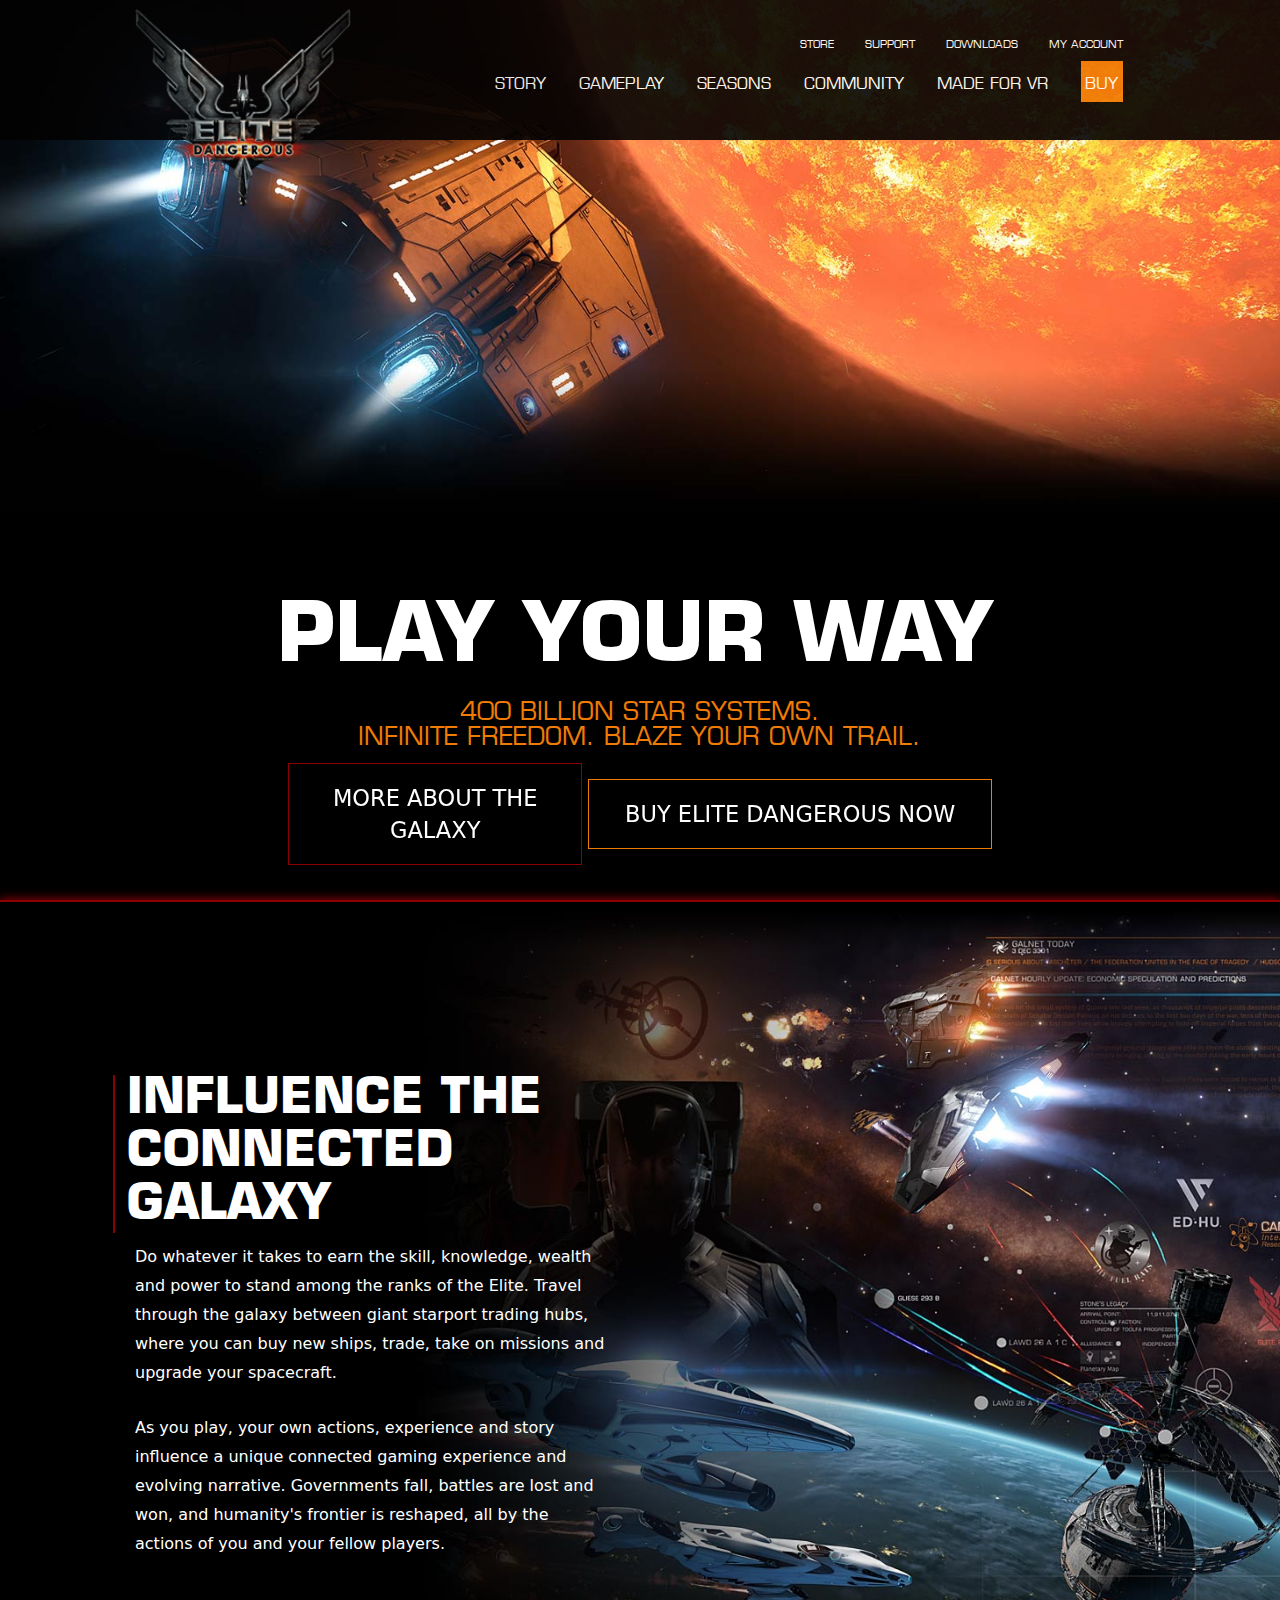
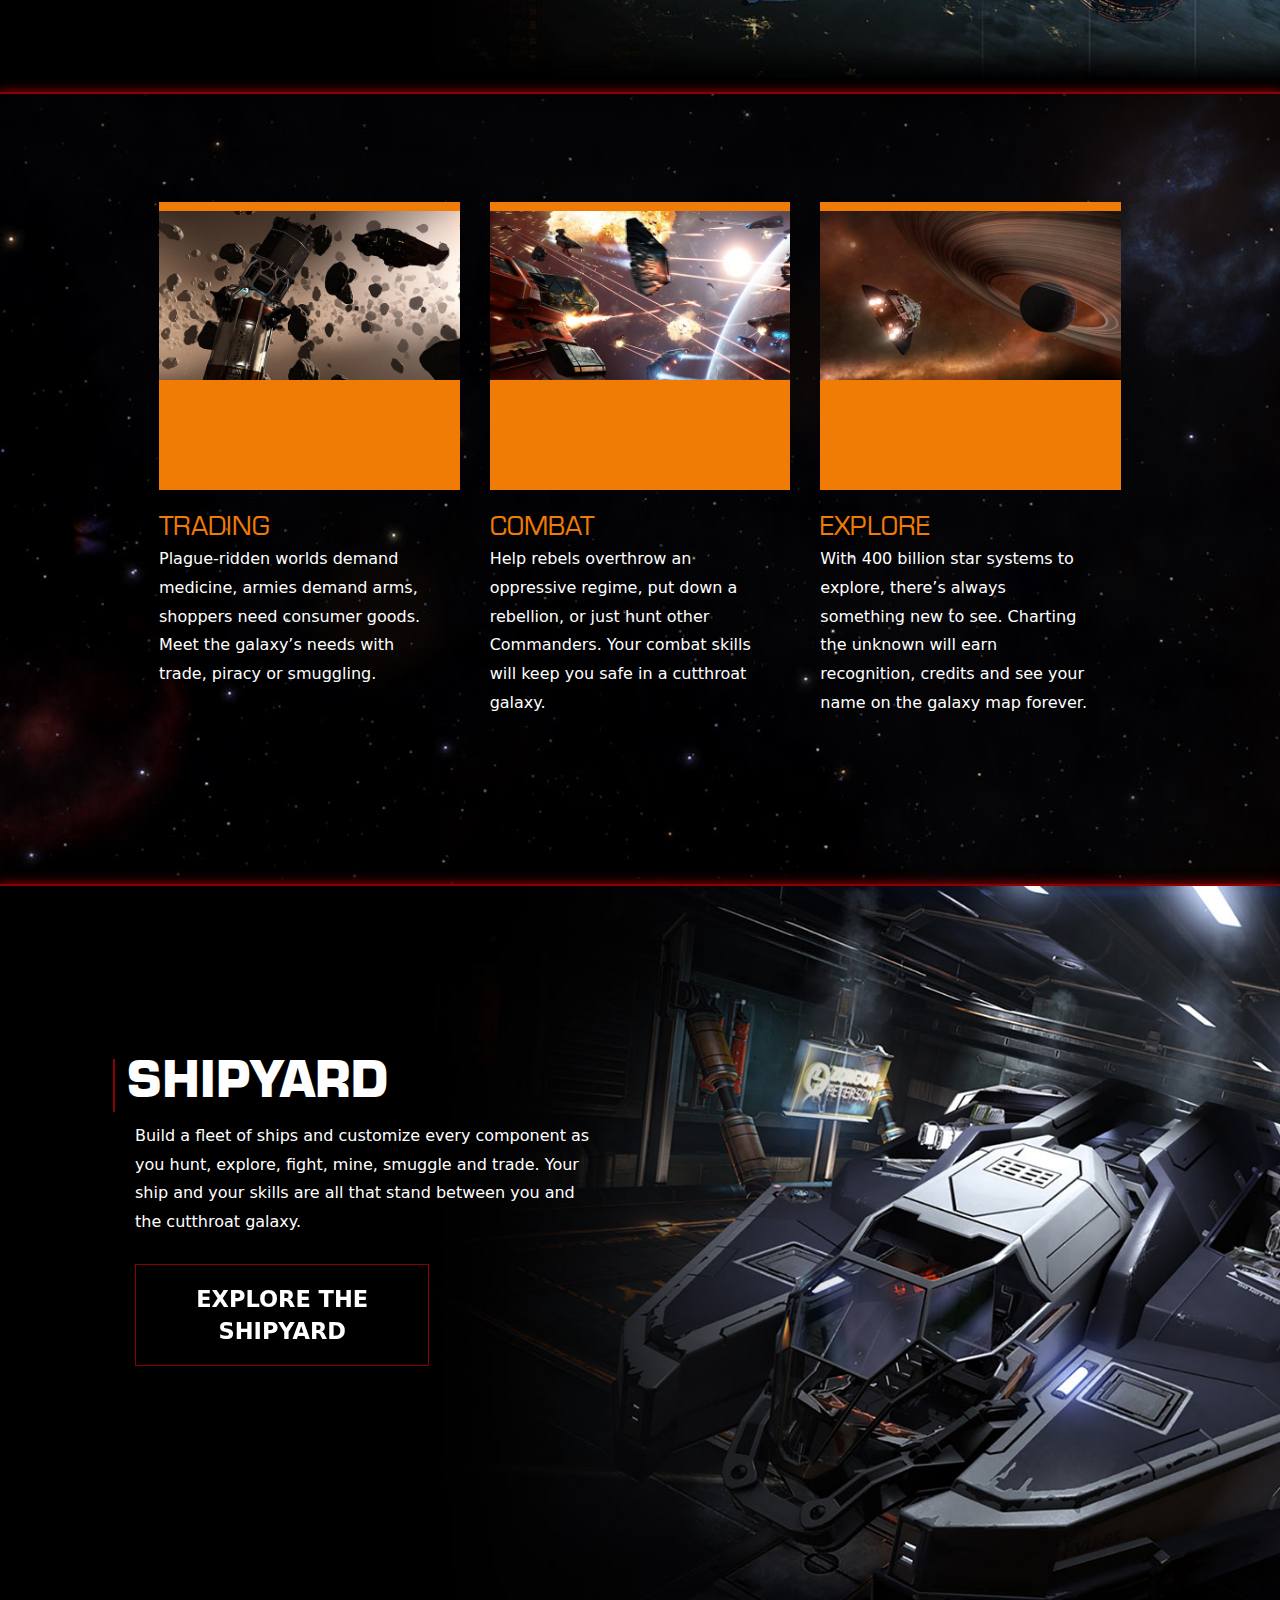
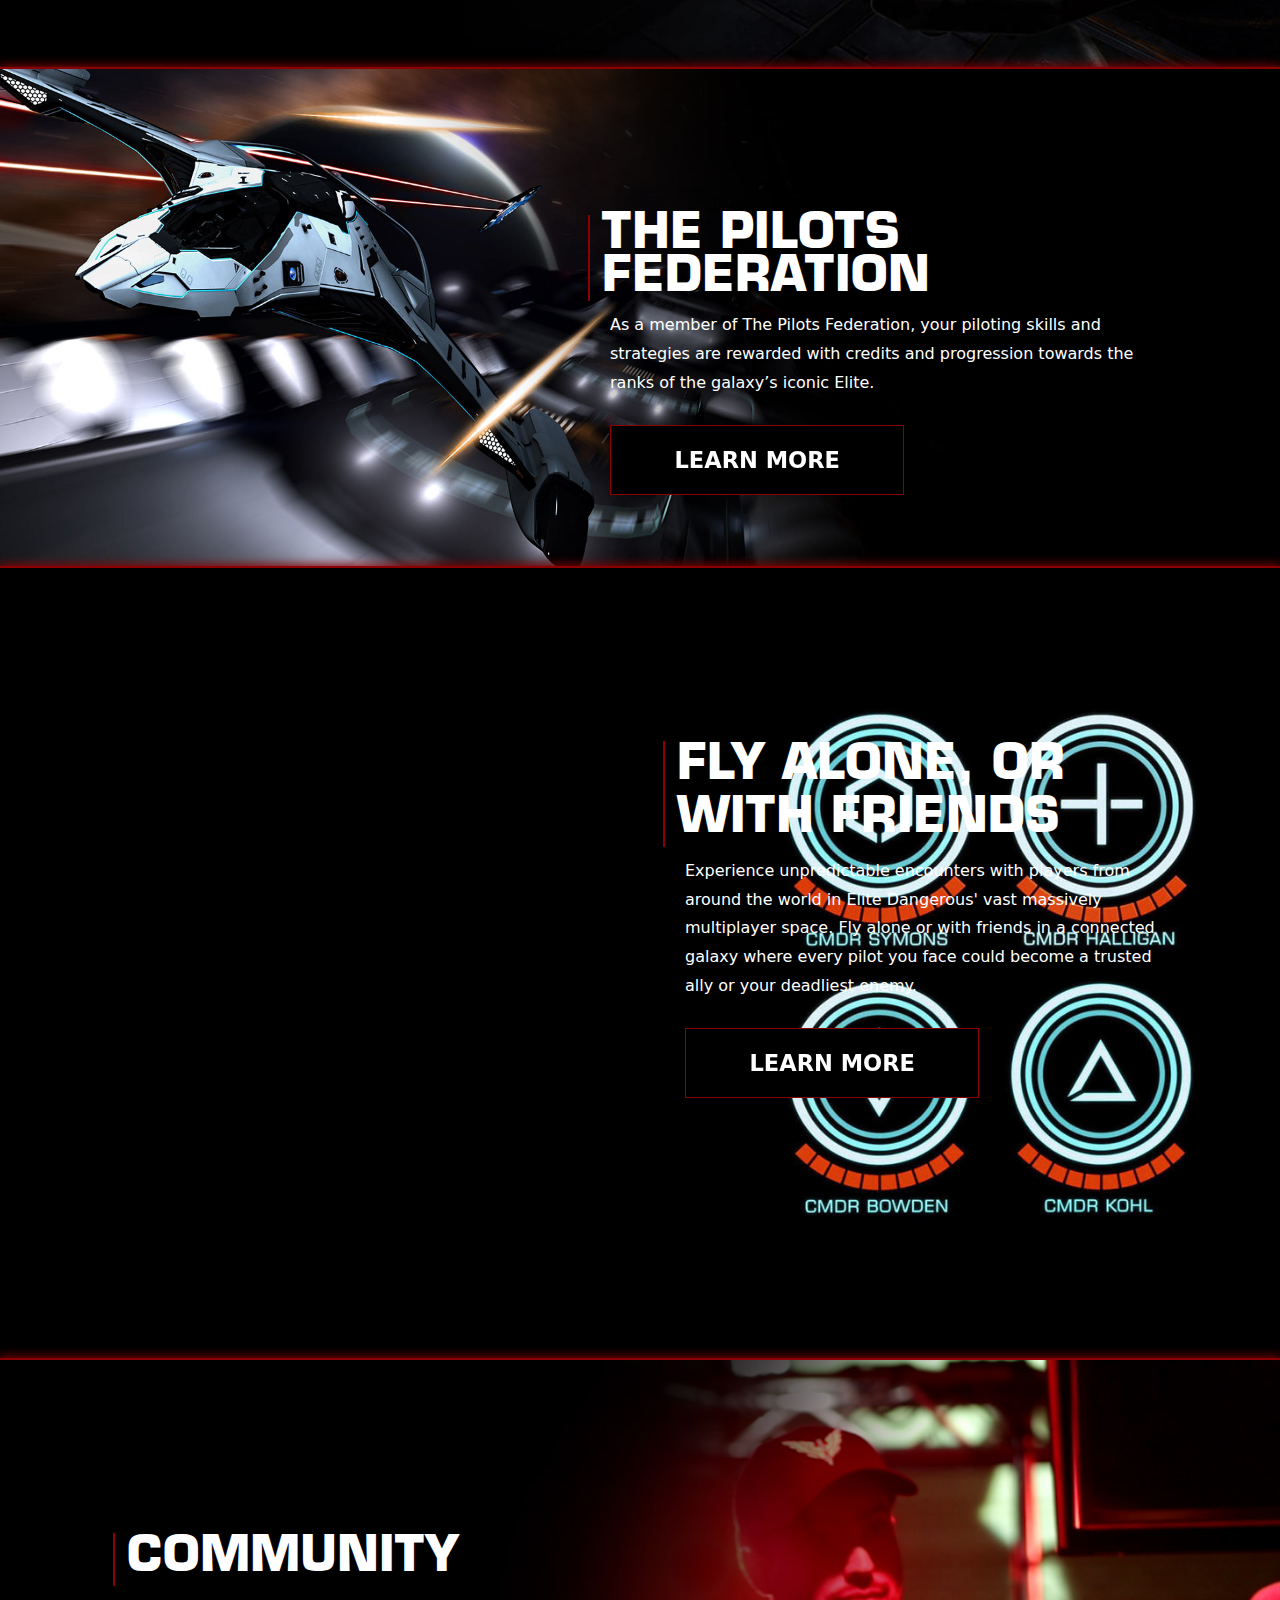
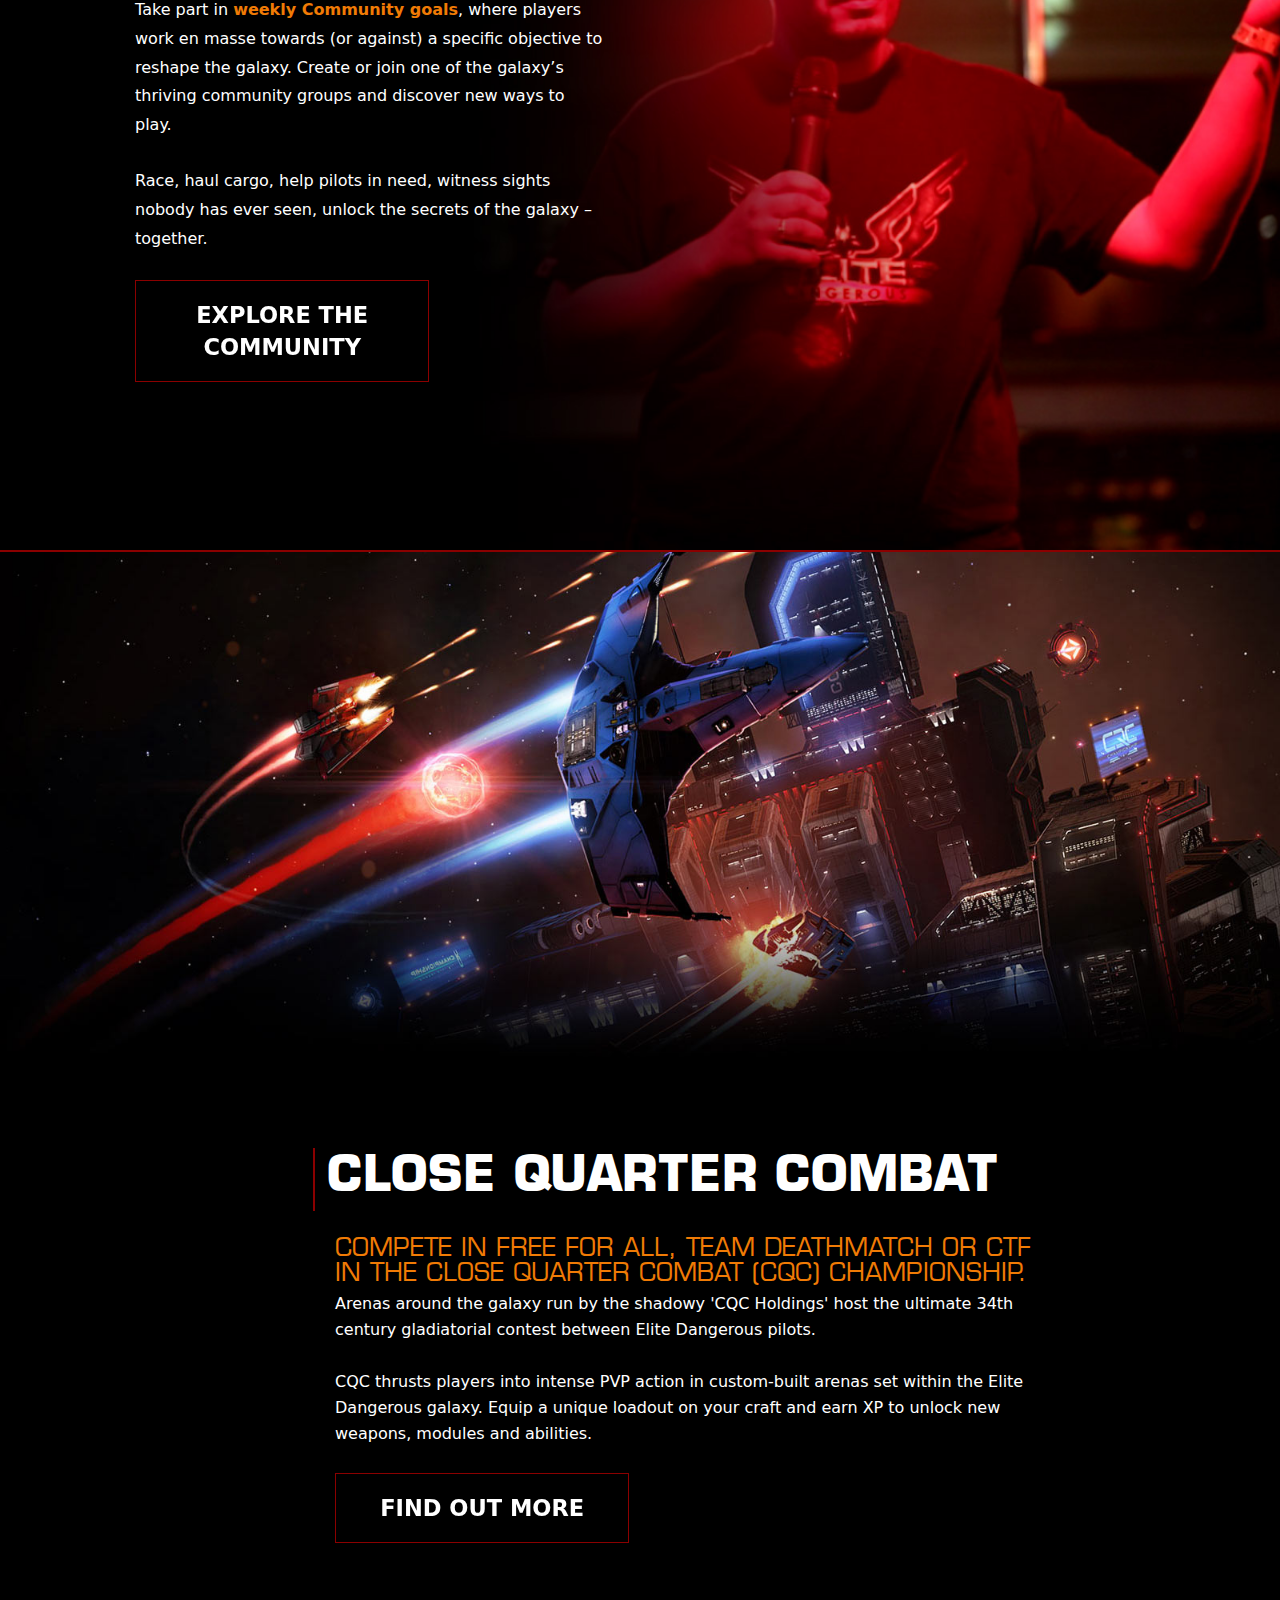
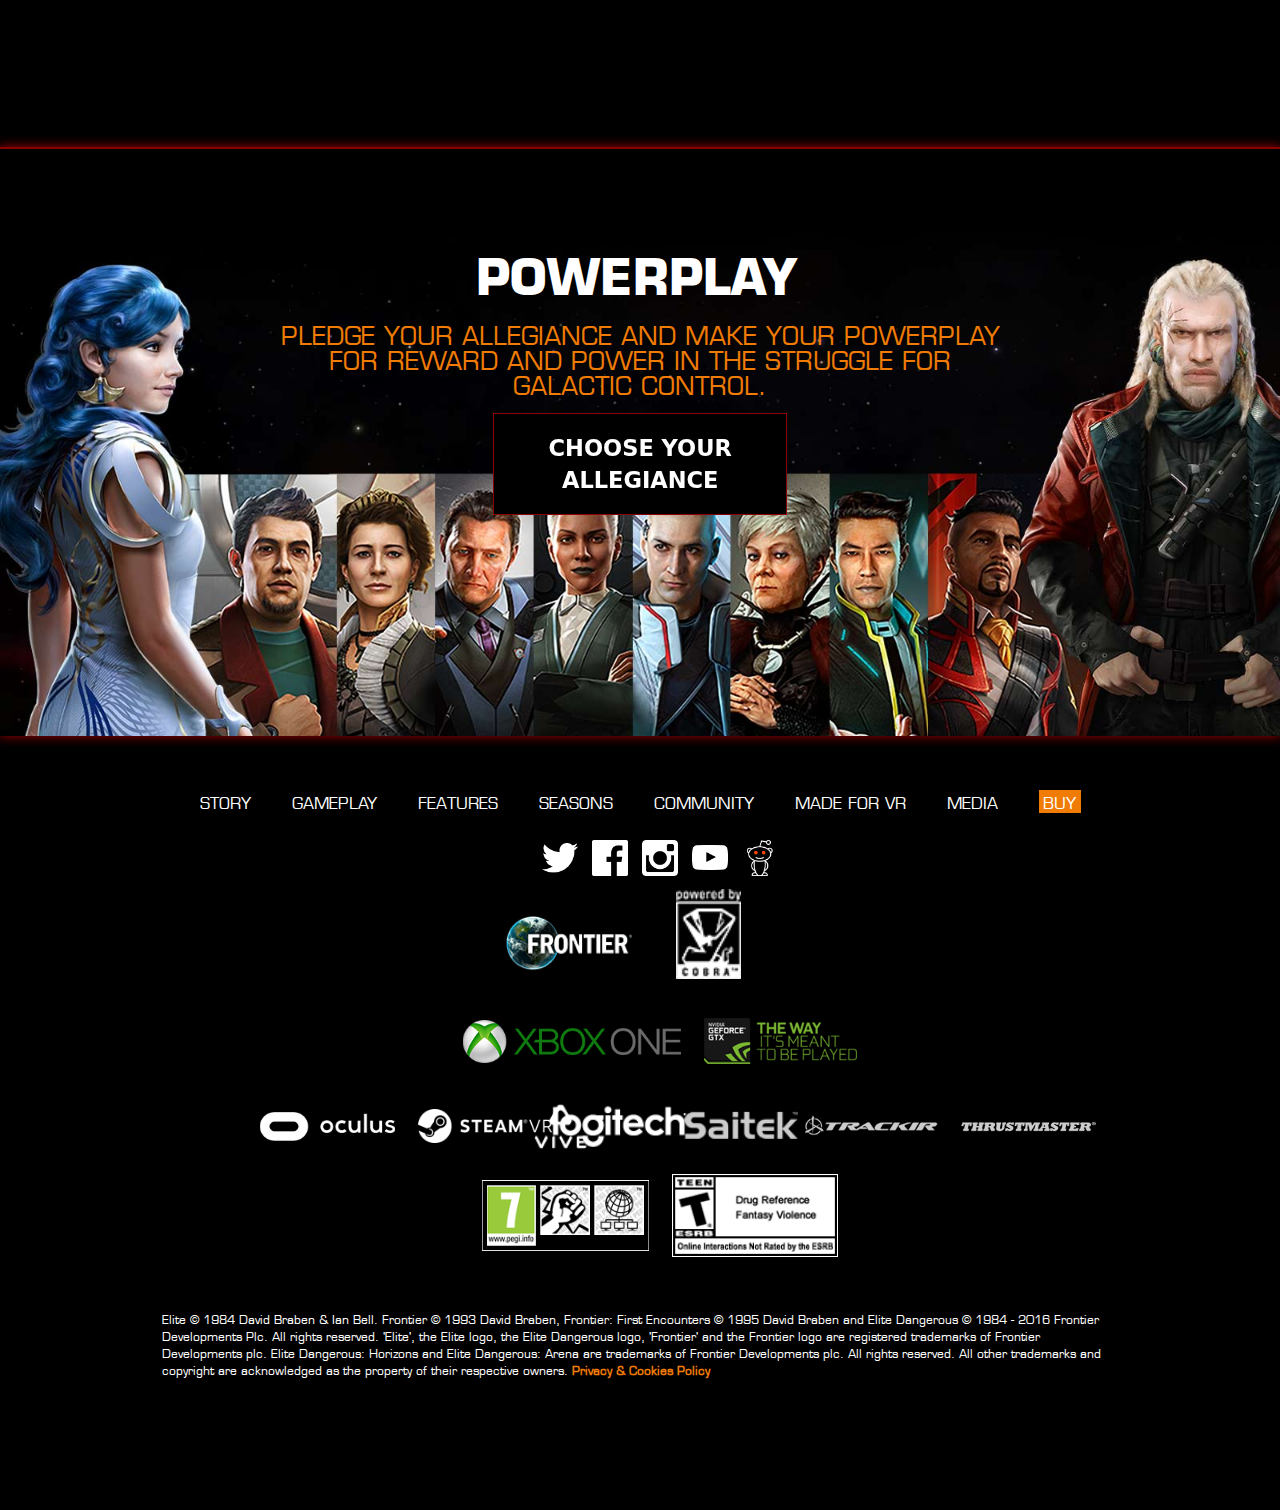
==== web/parties/gameplay.html @ 9dd08818 "animation in img:hover" ====
<!DOCTYPE html>
<html lang="fr">

<head>
	<title>Elite Dangerous</title>
	<meta charset="UTF-8">
	<meta name="viewport" content="width=device-width, initial-scale=1">
	<link rel="stylesheet" href="../bootstrap/css/bootstrap.min.css">
	<link rel="stylesheet" href="../scss/style.css">
</head>

<body>
	<div>

		<!-- navbar -->
		<nav class="navbar-fixed-top navright text-right">
			<div class="navlogo">
				<a href="#section1" class="navbar-brand logo"></a>
			</div>
			<div class="text-right navtop">
				<li><a href="#">store</a></li>
				<li><a href="#">support</a></li>
				<li><a href="#">downloads</a></li>
				<li><a href="#">my account</a></li>
			</div>
			<li><a href="../../index.html">story</a></li>
			<li><a href="#">gameplay</a></li>
			<li><a href="#">seasons</a></li>
			<li><a href="#">community</a></li>
			<li><a href="#">made for vr</a></li>
			<li class="navactive"><a href="#">buy</a></li>
		</nav>

		<!-- header -->
		<header class="heado gplay bg-scrollfade">
			<div class="col-md-8 col-md-push-2 text-center tctrl">
				<h1>Play your way</h1>
				<h2 class="texth2">400 Billion Star Systems. 
					Infinite Freedom. Blaze Your Own Trail.</h2>
				<button class="animbtn" type="button">More about the galaxy</button>
				<button class="buybutton animbtn btngplay" type="button">buy elite dangerous now</button>
			</div>
		</header>

		<!-- section 1 -->
		<section class="sectall sect1gplay">
			<div class="col-md-6 div2">
				<h1>Influence the connected galaxy</h1>
				<p class="parag">Do whatever it takes to earn the skill, knowledge, wealth and power to stand among the ranks of the Elite. Travel through
					the galaxy between giant starport trading hubs, where you can buy new ships, trade, take on missions and upgrade your
					spacecraft.
				</p>
				<p class="parag">As you play, your own actions, experience and story influence a unique connected gaming experience and evolving narrative.
					Governments fall, battles are lost and won, and humanity's frontier is reshaped, all by the actions of you and your
					fellow players.</p>
			</div>
		</section>

		<!-- section 2 -->
		<section class="sectall sect2gplay marg">
			<div class="col-md-4 ">
				<div class="box">
					<div class="small smallimg1"></div>
				</div>
				<h2>Trading</h2>
				<p class="parag">Plague-ridden worlds demand medicine, armies demand arms, shoppers need consumer goods. Meet the galaxy’s needs with
					trade, piracy or smuggling.</p>
			</div>
			<div class="col-md-4">
				<div class="box">
					<div class="small smallimg2"></div>
				</div>
				<h2>Combat</h2>
				<p class="parag">Help rebels overthrow an oppressive regime, put down a rebellion, or just hunt other Commanders. Your combat skills will
					keep you safe in a cutthroat galaxy.</p>
			</div>
			<div class="col-md-4">
				<div class="box">
					<div class="small smallimg3"></div>
				</div>
				<h2>Explore</h2>
				<p class="parag">With 400 billion star systems to explore, there’s always something new to see. Charting the unknown will earn recognition,
					credits and see your name on the galaxy map forever.</p>
			</div>
		</section>

		<!-- section 3 -->
		<section class="sectall sect3gplay">
			<div class="col-md-6 div2">
				<h1>Shipyard</h1>
				<p class="parag">Build a fleet of ships and customize every component as you hunt, explore, fight, mine, smuggle and trade. Your ship
					and your skills are all that stand between you and the cutthroat galaxy.</p>
				<button class="animbtn" type="button">Explore the shipyard</button>
			</div>
		</section>

		<!-- section 4 -->
		<section class="sect4gplay">
			<div class="col-md-6 col-md-push-6 div1">
				<h1 class="fed">The pilots federation</h1>
				<p class="parag p-right">As a member of The Pilots Federation, your piloting skills and strategies are rewarded with credits and progression towards
					the ranks of the galaxy’s iconic Elite.</p>
				<button class="animbtn" type="button">Learn more</button>
			</div>
		</section>
		<!-- section 5 -->
		<section class="sectall sect5gplay">
			<div class="col-md-6 div2">
				<h1>Fly alone, or with friends</h1>
				<p class="parag">Experience unpredictable encounters with players from around the world in Elite Dangerous' vast massively multiplayer
					space. Fly alone or with friends in a connected galaxy where every pilot you face could become a trusted ally or your
					deadliest enemy.</p>
				<button class="animbtn" type="button">Learn more</button>
			</div>
		</section>

		<!-- section 6 -->
		<section class="sectall sect6gplay">
			<div class="col-md-6 div2">
				<h1>Community</h1>
				<p class="parag">Take part in <a href="#" class="Mentionlegal">weekly Community goals</a>, where players work en masse towards (or against) a specific objective to reshape
					the galaxy. Create or join one of the galaxy’s thriving community groups and discover new ways to play.</p>
				<p class="parag">Race, haul cargo, help pilots in need, witness sights nobody has ever seen, unlock the secrets of the galaxy – together.</p>
				<button class="animbtn" type="button">Explore the community</button>
			</div>
		</section>

		<!-- section 7 -->
		<section class=" sect7gplay">
			<div class="col-md-7 col-md-push-3 div7">
				<h1 class="bordered">Close Quarter Combat</h1>
				<h2>Compete in Free For All, Team Deathmatch or CTF in the Close Quarter Combat (CQC) Championship.</h2>
				<p class="parag cqc">Arenas around the galaxy run by the shadowy 'CQC Holdings' host the ultimate 34th century gladiatorial contest between
					Elite Dangerous pilots.</p>
				<p class="parag cqc">CQC thrusts players into intense PVP action in custom-built arenas set within the Elite Dangerous galaxy. Equip a unique
					loadout on your craft and earn XP to unlock new weapons, modules and abilities.</p>
				<button class="animbtn" type="button">Find out more</button>
			</div>
		</section>

		<!-- section 8 -->
		<section class="sect8gplay">
			<div class="text-center powerplay">
				<h1>Powerplay</h1>
				<h2 class="texth2">Pledge your allegiance and make your Powerplay
				for reward and power in the struggle for
				galactic control.</h2>
				<button class="animbtn" type="button">Choose your allegiance</button>
			</div>
		</section>

		<!-- footer -->
		<footer>
			<nav class="navcenter">
				<li><a href="#">story</a></li>
				<li><a href="#">gameplay</a></li>
				<li><a href="#">features</a></li>
				<li><a href="#">seasons</a></li>
				<li><a href="#">community</a></li>
				<li><a href="#">made for vr</a></li>
				<li><a href="#">media</a></li>
				<li class="navactive"><a href="#">buy</a></li>
			</nav>
			<div>
				<ul>
					<li class="marksocial soc1">
						<a href="#"></a>
					</li>
					<li class="marksocial soc2">
						<a href="#"></a>
					</li>
					<li class="marksocial soc3">
						<a href="#"></a>
					</li>
					<li class="marksocial soc4">
						<a href="#"></a>
					</li>
					<li class="marksocial soc5">
						<a href="#"></a>
					</li>
				</ul>
			</div>
			<div>
				<ul>
					<li class="lifooter mark1-1 marque1">
						<a href="#"></a>
					</li>
					<li class="lifooter mark1-2 marque2">
						<a href="#"></a>
					</li>
				</ul>
				<ul>
					<li class="lifooter mark2-1 marque3">
						<a href="#"></a>
					</li>
					<li class="lifooter mark2-2 marque4">
						<a href="#"></a>
					</li>
				</ul>
				<ul>
					<li class="mark3 marque5">
						<a href="#"></a>
					</li>
					<li class="mark3 marque6">
						<a href="#"></a>
					</li>
					<li class="mark3 marque7">
						<a href="#"></a>
					</li>
					<li class="mark3 marque8">
						<a href="#"></a>
					</li>
					<li class="mark3 marque9">
						<a href="#"></a>
					</li>
					<li class="mark3 marque10">
						<a href="#"></a>
					</li>
					<li class="mark3 marque11">
						<a href="#"></a>
					</li>
				</ul>
				<ul>
					<li class="lifooter mark4 marque12">
						<a href="#"></a>
					</li>
					<li class="lifooter mark4 marque13">
						<a href="#"></a>
					</li>
				</ul>
			</div>
			<div class="textlegal">
				<p>Elite © 1984 David Braben & Ian Bell. Frontier © 1993 David Braben, Frontier: First Encounters © 1995 David Braben and
					Elite Dangerous © 1984 - 2016 Frontier Developments Plc. All rights reserved. 'Elite', the Elite logo, the Elite Dangerous
					logo, 'Frontier' and the Frontier logo are registered trademarks of Frontier Developments plc. Elite Dangerous: Horizons
					and Elite Dangerous: Arena are trademarks of Frontier Developments plc. All rights reserved. All other trademarks and
					copyright are acknowledged as the property of their respective owners.
					<a href="#" class="Mentionlegal">Privacy & Cookies Policy</a></p>
			</div>
		</footer>
	</div>
</body>

</html>
---- web/scss/style.css ----
/*	resolution: 320px	mobile
	resolution: 768px	tablette
	resolution: 1280px	standard
*/
@font-face {
  font-family: "Eurostile LT Std-Bold";
  src: url("../font/EurostileLTStd-Bold.ttf");
  font-weight: bold; }
@font-face {
  font-family: "Eurostile-Medium";
  src: url("../font/EurostileMedium.ttf");
  font-weight: normal; }
body {
  margin: 0;
  background-color: black;
  color: white;
  font-family: Eurostile-Medium; }

a:hover, a:visited {
  text-decoration: none; }

h1 {
  font-family: Eurostile LT Std-Bold, sans-serif;
  font-size: 48px;
  font-weight: bold;
  text-transform: uppercase;
  border-left: 2px solid darkred;
  padding: 0vh 0 0 1vw;
  margin-left: -2.5vh; }

h2 {
  color: #f07b05;
  font-size: 25px;
  line-height: 1;
  text-transform: uppercase; }

p {
  font-weight: normal; }

button {
  border: 1px solid darkred;
  background-color: black;
  text-transform: uppercase;
  font-family: "DejaVu Sans";
  text-align: center;
  width: 23vw;
  padding: 2vh 4vh;
  font-size: 2.5vh; }

header, section, footer {
  font-weight: bold;
  background-size: cover;
  background-repeat: no-repeat;
  background-position: center center; }

section {
  border-top: 2px solid darkred;
  box-shadow: 0px 0px 10px 1px darkred; }

.parag {
  font-size: 16px;
  font-family: "DejaVu Sans";
  padding-right: 2vw;
  margin-bottom: 3vh;
  line-height: 1.8; }

.p-right {
  padding-right: 6vw; }

/* Animate button */
.animbtn {
  display: inline-block;
  vertical-align: middle;
  -webkit-transform: perspective(1px) translateZ(0);
  transform: perspective(1px) translateZ(0);
  box-shadow: 0 0 1px transparent;
  position: relative;
  -webkit-transition-property: color;
  transition-property: color;
  -webkit-transition-duration: 0.3s;
  transition-duration: 0.3s; }

.animbtn:before {
  content: "";
  background-color: darkred;
  position: absolute;
  z-index: -1;
  top: 0;
  left: 0;
  right: 0;
  bottom: 0;
  -webkit-transform: scaleX(0);
  transform: scaleX(0);
  -webkit-transform-origin: 0 50%;
  transform-origin: 0 50%;
  -webkit-transition-property: transform;
  transition-property: transform;
  -webkit-transition-duration: 0.3s;
  transition-duration: 0.3s;
  -webkit-transition-timing-function: ease-out;
  transition-timing-function: ease-out; }

.animbtn:hover:before,
.animbtn:focus:before,
.animbtn:active:before {
  -webkit-transform: scaleX(1);
  transform: scaleX(1); }

.btngplay:before {
  background-color: #f07b05; }

/* end anim button */
.navlogo {
  margin: 1vh 15vh; }

.logo, .logo:hover, .logo:focus {
  background-image: url(../img/logo/logo-elite-dangerous.png);
  background-size: 100%;
  background-repeat: no-repeat;
  padding: 12vh;
  border-bottom: none; }

.navtop {
  font-size: 11px;
  margin: 3vh 0vh 0vh; }

.navright {
  text-transform: uppercase;
  padding-right: 16vh;
  font-size: 16px;
  height: 15.5vh;
  opacity: 0.9;
  background-color: #040303; }

.navright li {
  display: inline-block;
  margin: 0 1.5vh; }

.navright li a {
  display: inline-block;
  margin: 1vh 0vh; }

nav a {
  color: white; }

nav a:hover, nav a:focus {
  color: #f07b05;
  padding-bottom: 1px;
  border-bottom: 2px solid #f07b05; }

nav a:focus {
  text-decoration: none; }

.navactive {
  background-color: #f07b05;
  padding: 0 0.5vh; }

header h1 {
  font-size: 9vh;
  border-left: none;
  padding-left: none; }

.heado {
  background-image: url(../img/story/bg-hero-connected_gameplay-slim.jpg);
  background-attachment: fixed;
  background-position: initial;
  background-size: 100%;
  height: 100vh; }

/*.bg-scrollfade {
    transition: .30s;
    opacity: 0;
    transform: translate3d(0px, 0px, 0px);
}*/
.tctrl {
  font-weight: normal;
  margin: 64vh auto 1vh;
  text-transform: uppercase; }

.texth2 {
  white-space: pre-line;
  margin: 0vh 0vh 2vh; }

.buybutton {
  border: 1px solid #f07b05;
  width: auto; }

.sect1 {
  height: 58vh;
  background-image: url(../img/story/bg-hero-sidewinder.jpg); }

.div1 {
  margin: 14vh -5vh; }

.sect2 {
  height: 58vh;
  background-image: url(../img/story/bg-hero-cobra_attack.jpg); }

.div2 {
  margin: 17vh 0vh;
  padding: 0vh 1vh 0 15vh; }

.textdiv2 {
  padding: 0 1vh;
  font-size: 12px; }

.sect3 {
  height: 58vh;
  background-image: url(../img/story/bg-hero-powerplay-right.jpg); }

.div3 {
  margin: 10vh 0vh;
  padding: 0vh 1vh 0 15vh; }

.textdiv3 {
  font-size: 12px; }

.sect4 {
  height: 58vh;
  background-image: url(../img/story/bg-hero-powerplay.jpg); }

.div4 {
  margin: 8vh 0vh; }

.sect5 {
  height: 30vh;
  background-image: url(../img/story/bg-hero-stars.jpg); }

.div5 {
  margin: 8vh 0vh;
  color: #f07b05; }

.div5 h1 {
  font-size: 26px;
  color: #f07b05;
  font-family: Eurostile-Medium;
  font-weight: normal;
  line-height: 0.6; }

footer {
  height: 80vh; }

.navcenter {
  text-transform: uppercase;
  text-align: center;
  margin: 20vh 10vh 3vh; }

.navcenter li {
  margin: 0 2vh;
  font-size: 16px;
  font-weight: normal;
  display: inline-block; }

ul {
  list-style-type: none;
  text-align: center; }

.lifooter {
  background-repeat: no-repeat;
  background-size: contain;
  background-position: center center;
  display: inline-block;
  height: 6%;
  width: 10%;
  margin: 0 1vh; }

.marksocial {
  background-repeat: no-repeat;
  background-size: contain;
  background-position: center center;
  display: inline-block;
  margin: 0 auto;
  height: 4vh;
  width: 3.5vw; }

.soc1 {
  background-image: url(../img/logo/sociaux/logo-twitter.png); }

.soc2 {
  background-image: url(../img/logo/sociaux/logo-facebook.png); }

.soc3 {
  background-image: url(../img/logo/sociaux/logo-instagram.png); }

.soc4 {
  background-image: url(../img/logo/sociaux/logo-youtube.png); }

.soc5 {
  background-image: url(../img/logo/sociaux/logo-reddit.png); }

.marque1 {
  background-image: url(../img/logo/partenaires/logo-frontier.png); }

.marque2 {
  background-image: url(../img/logo/partenaires/logo-cobra.png); }

.marque3 {
  background-image: url(../img/logo/partenaires/logo-xbox-one.png); }

.marque4 {
  background-image: url(../img/logo/partenaires/logo-nvidia.png); }

.mark1-1 {
  width: 10vw !important;
  height: 10vh !important;
  margin: -1vh -2vh !important; }

.mark1-2 {
  width: 20vh !important;
  height: 10vh !important;
  margin: 0vh !important; }

.mark2-1 {
  height: 11vh !important;
  width: 17vw !important; }

.mark2-2 {
  height: 11vh !important;
  width: 12vw !important; }

.lifooter {
  height: 6vh;
  width: 12vw; }

.mark3 {
  background-repeat: no-repeat;
  background-size: contain;
  background-position: center center;
  display: inline-block;
  height: 5vh;
  width: 10.5vw;
  margin: 0vh -1vh; }

.mark4 {
  height: 12vh;
  width: 13vw; }

.marque5 {
  background-image: url(../img/logo/partenaires/logo-oculus.png);
  margin: 0vh 3vh !important; }

.marque6 {
  background-image: url(../img/logo/partenaires/logo-steam-vr.png); }

.marque7 {
  background-image: url(../img/logo/partenaires/logo-htc-vive.png);
  margin: 0 -8vh 0 -6vh !important; }

.marque8 {
  background-image: url(../img/logo/partenaires/logo-logitech.png); }

.marque9 {
  background-image: url(../img/logo/partenaires/logo-saitek.png); }

.marque10 {
  background-image: url(../img/logo/partenaires/logo-trackir.png);
  margin: 0vh 3vh 0 0 !important; }

.marque11 {
  background-image: url(../img/logo/partenaires/logo-thrustmaster.png); }

.marque12 {
  background-image: url(../img/logo/partenaires/logo-pegi-7.png); }

.marque13 {
  background-image: url(../img/logo/partenaires/logo-esrb-teen.png); }

.textlegal {
  font-size: 12px;
  padding: 3vh 18vh; }

.Mentionlegal {
  color: #f07b05;
  font-weight: bold; }

.Mentionlegal:hover {
  color: #f07b05;
  text-decoration: underline; }

.gplay {
  background-image: url(../img/gameplay/bg-hero-asp-slim.jpg); }

.sectall {
  height: 88vh; }

.sect1gplay {
  background-image: url(../img/gameplay/bg-hero-connected_gameplay-right.jpg); }

.sect2gplay {
  background-image: url(../img/gameplay/bg-hero-stars.jpg); }

.marg {
  padding: 12vh 16vh; }

.box {
  background-color: #f07b05;
  overflow: hidden; }

.small {
  background-repeat: no-repeat;
  background-size: contain;
  height: 31.5vh;
  border-top: 0.5vh solid #f07b05;
  margin-top: 0.5vh; }

.smallimg1 {
  background-image: url(../img/gameplay/gameplay-trade.jpg); }

.smallimg1:hover, .smallimg2:hover, .smallimg3:hover {
  opacity: 0.8;
  transition: all 0.5s ease-in-out;
  transform: scale(1.1); }

.smallimg2 {
  background-image: url(../img/gameplay/gameplay-combat.jpg); }

.smallimg3 {
  background-image: url(../img/gameplay/gameplay-explore.jpg); }

.sect3gplay {
  background-image: url(../img/gameplay/bg-hero-shipyard_vulture-right.jpg); }

.sect4gplay {
  background-image: url(../img/gameplay/bg-hero-imperial_eagle-left.jpg);
  height: 39vw;
  margin-top: -1vh; }

.fed {
  padding-right: 4vw;
  line-height: 0.9; }

.sect5gplay {
  background-image: url(../img/gameplay/bg-hero-wings-right.jpg); }

.sect6gplay {
  background-image: url(../img/gameplay/bg-hero-community-zac.jpg); }

.sect7gplay {
  background-image: url(../img/gameplay/bg-hero-cqc-slim.jpg);
  margin-bottom: 33vh;
  height: 100vh;
  background-position: top center;
  background-size: contain;
  box-shadow: none; }

.div7 {
  margin-top: 64vh; }

.bordered {
  height: 7vh;
  padding-top: 0.5vh; }

.cqc {
  line-height: 1.6; }

.sect8gplay {
  background-image: url(../img/gameplay/bg-hero-powerplay-bottom.jpg);
  background-size: contain;
  background-position: center bottom;
  height: 46vw; }

.powerplay {
  margin-top: 12vh; }

footer {
  margin-top: -14vh; }

/*# sourceMappingURL=style.css.map */
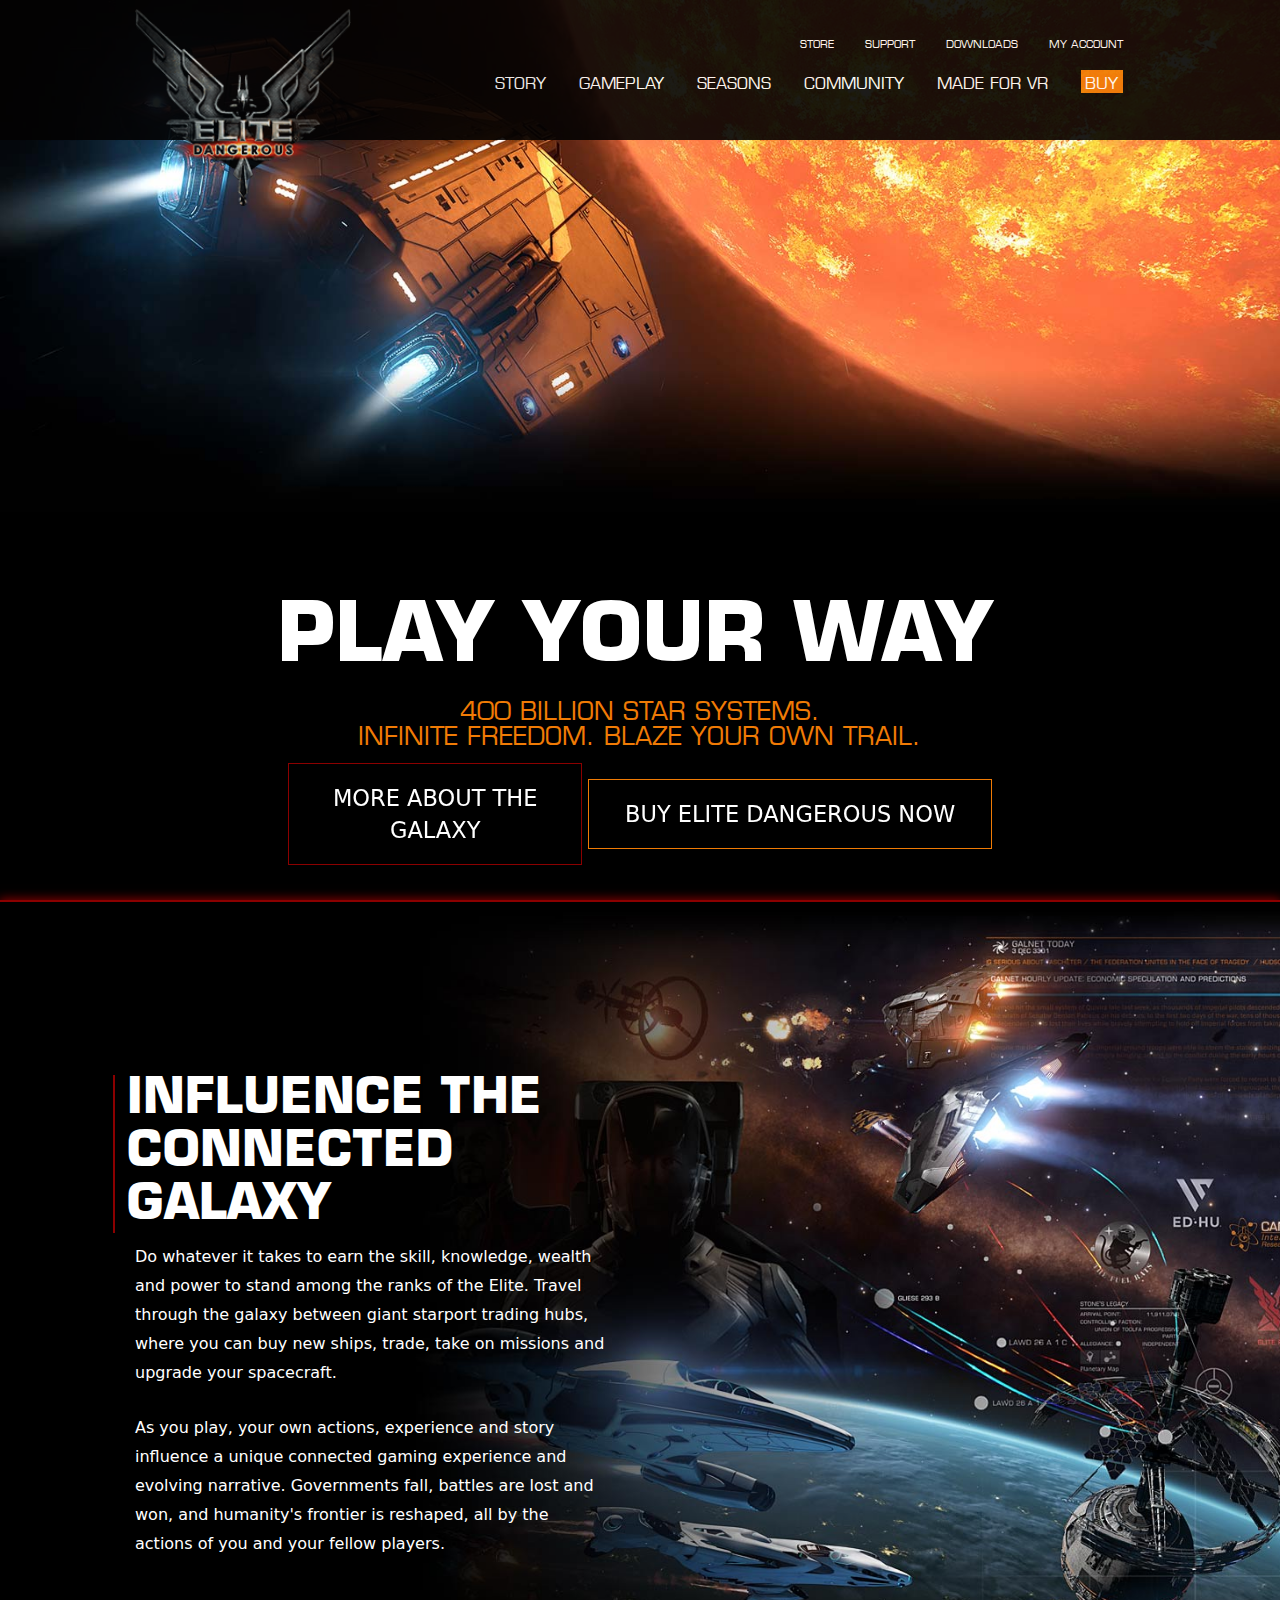
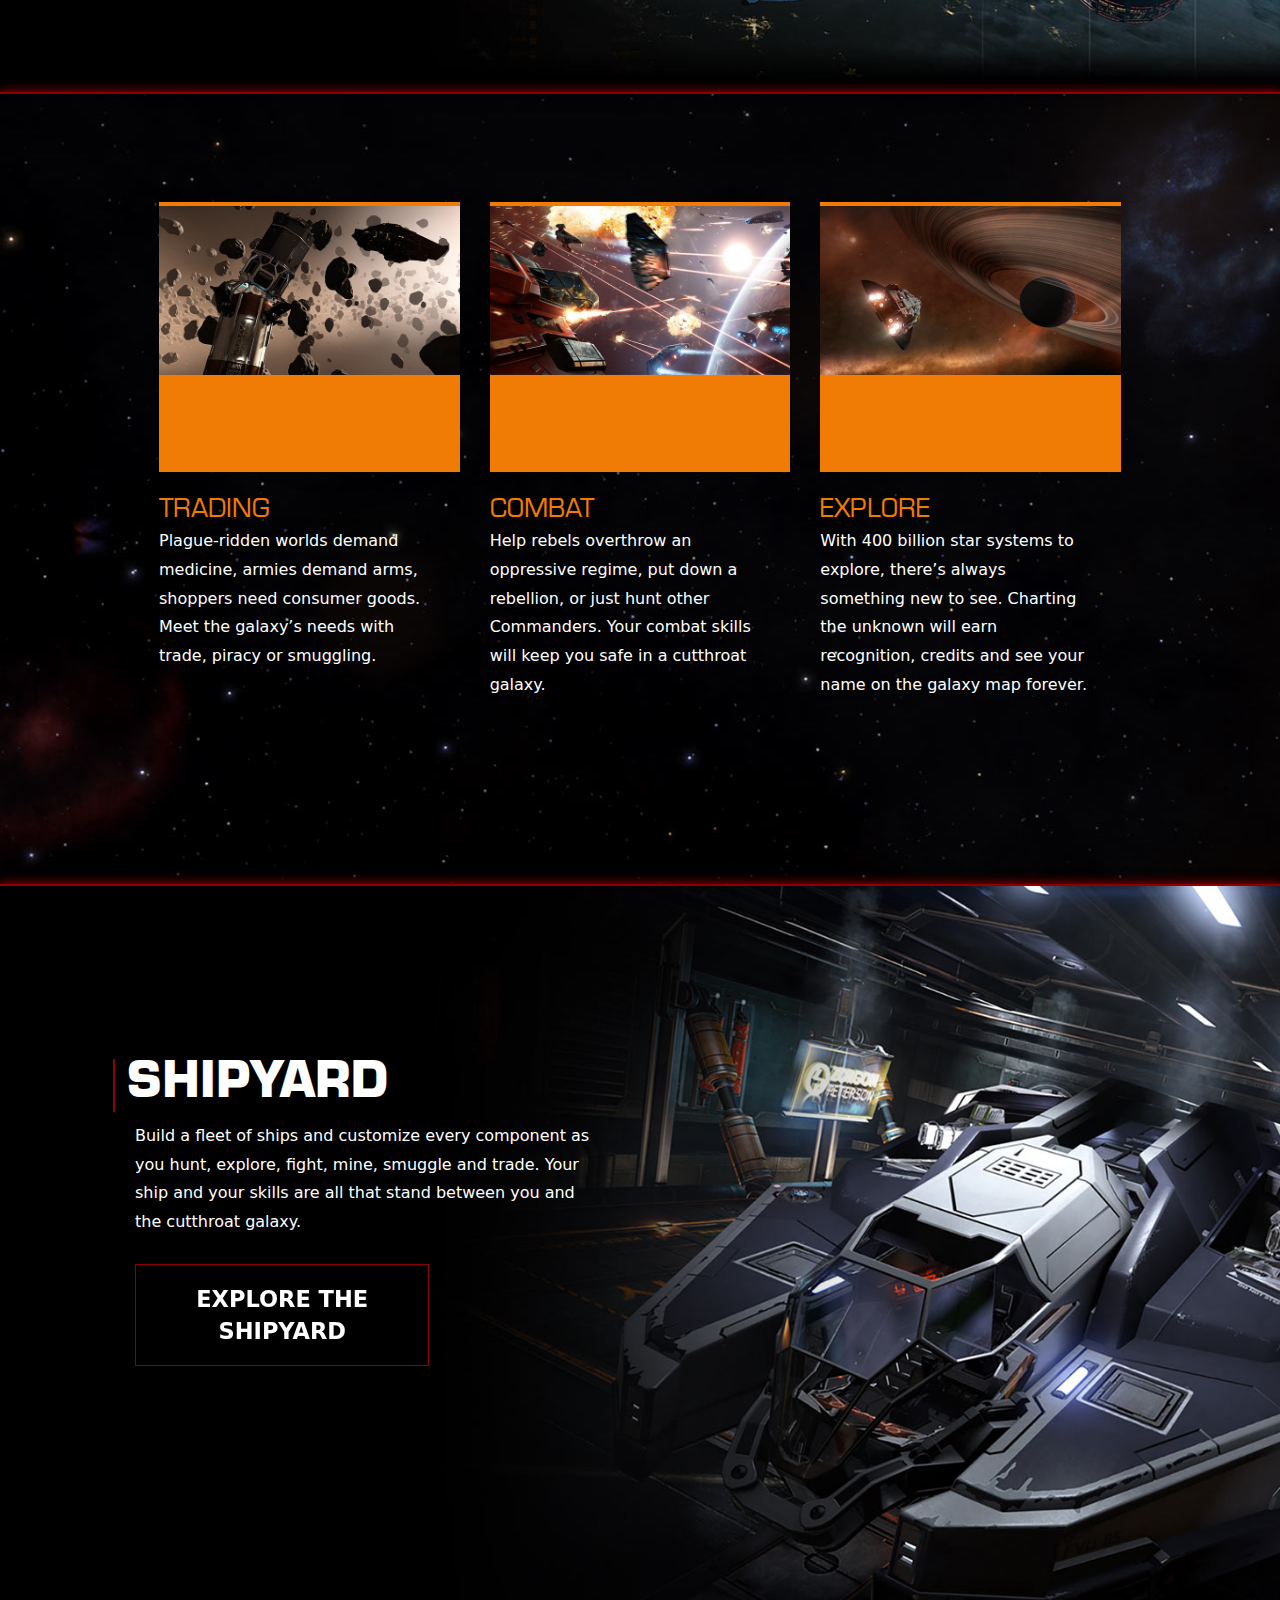
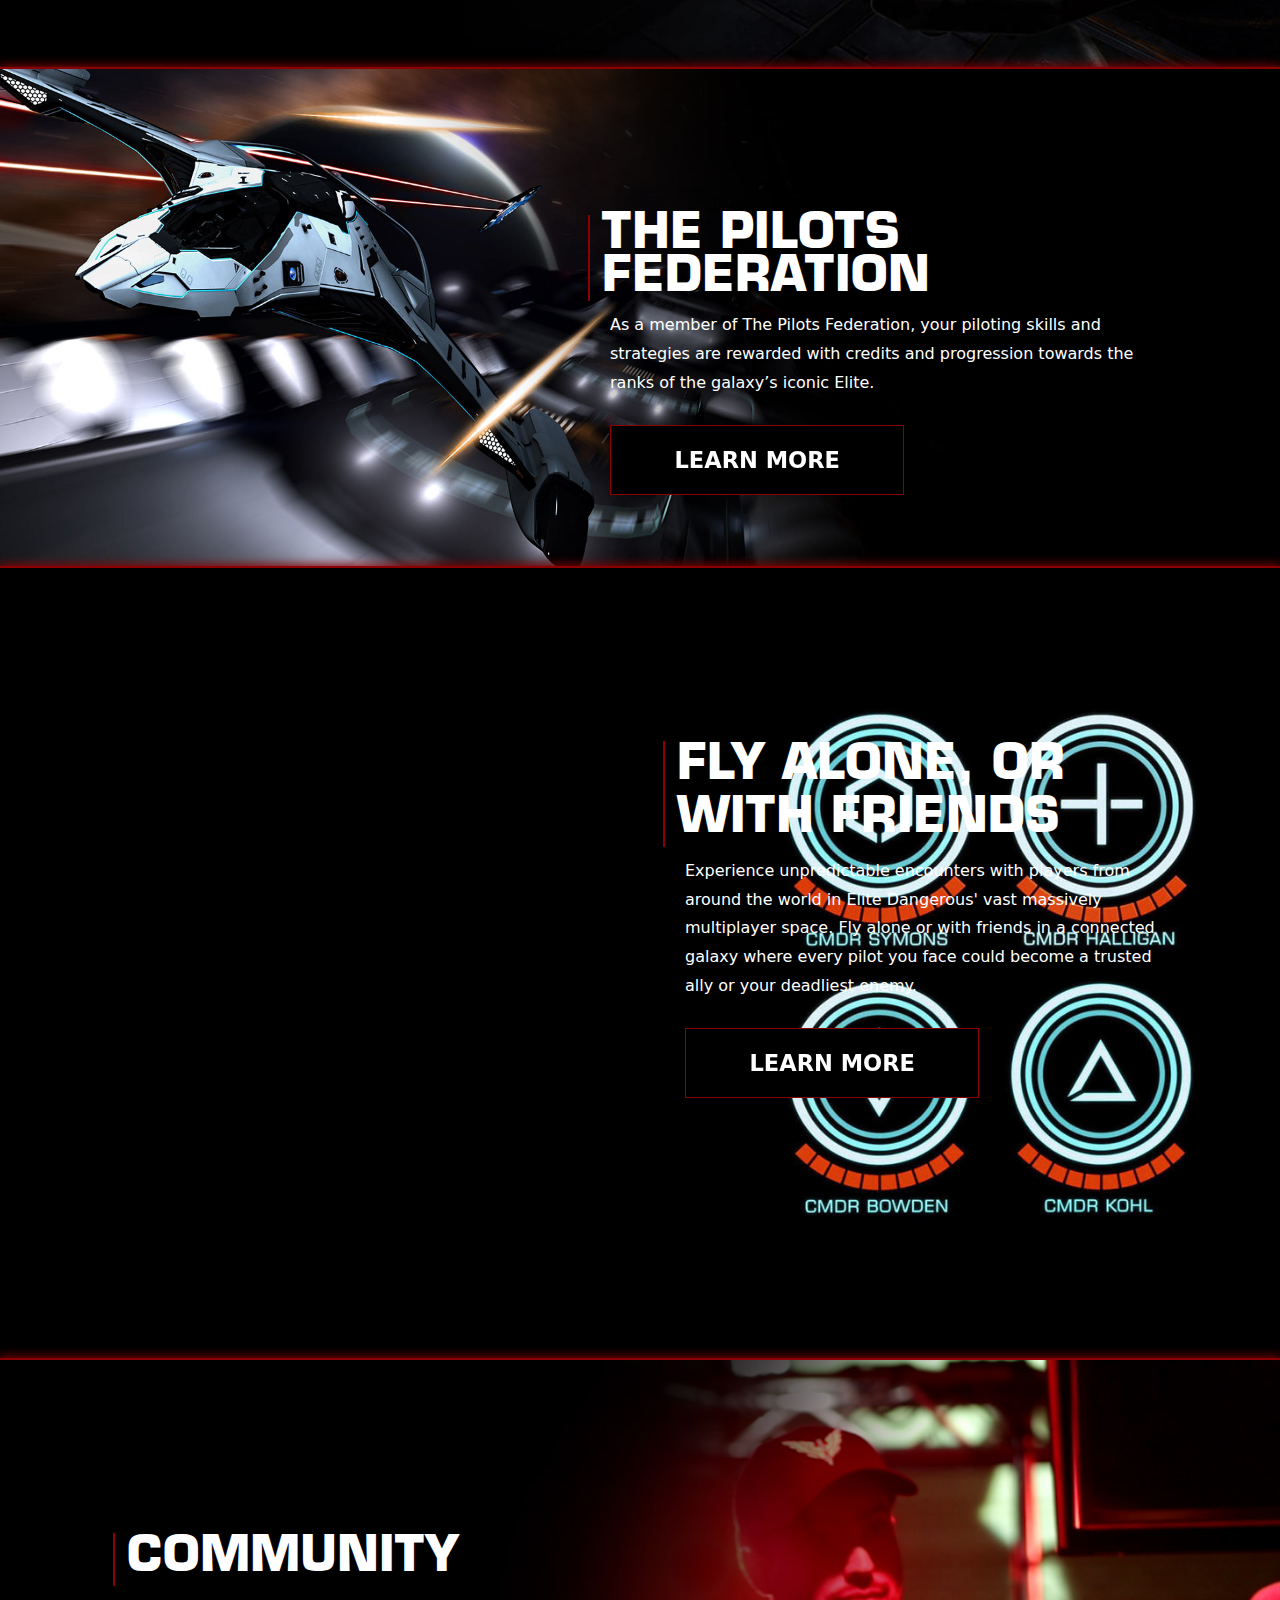
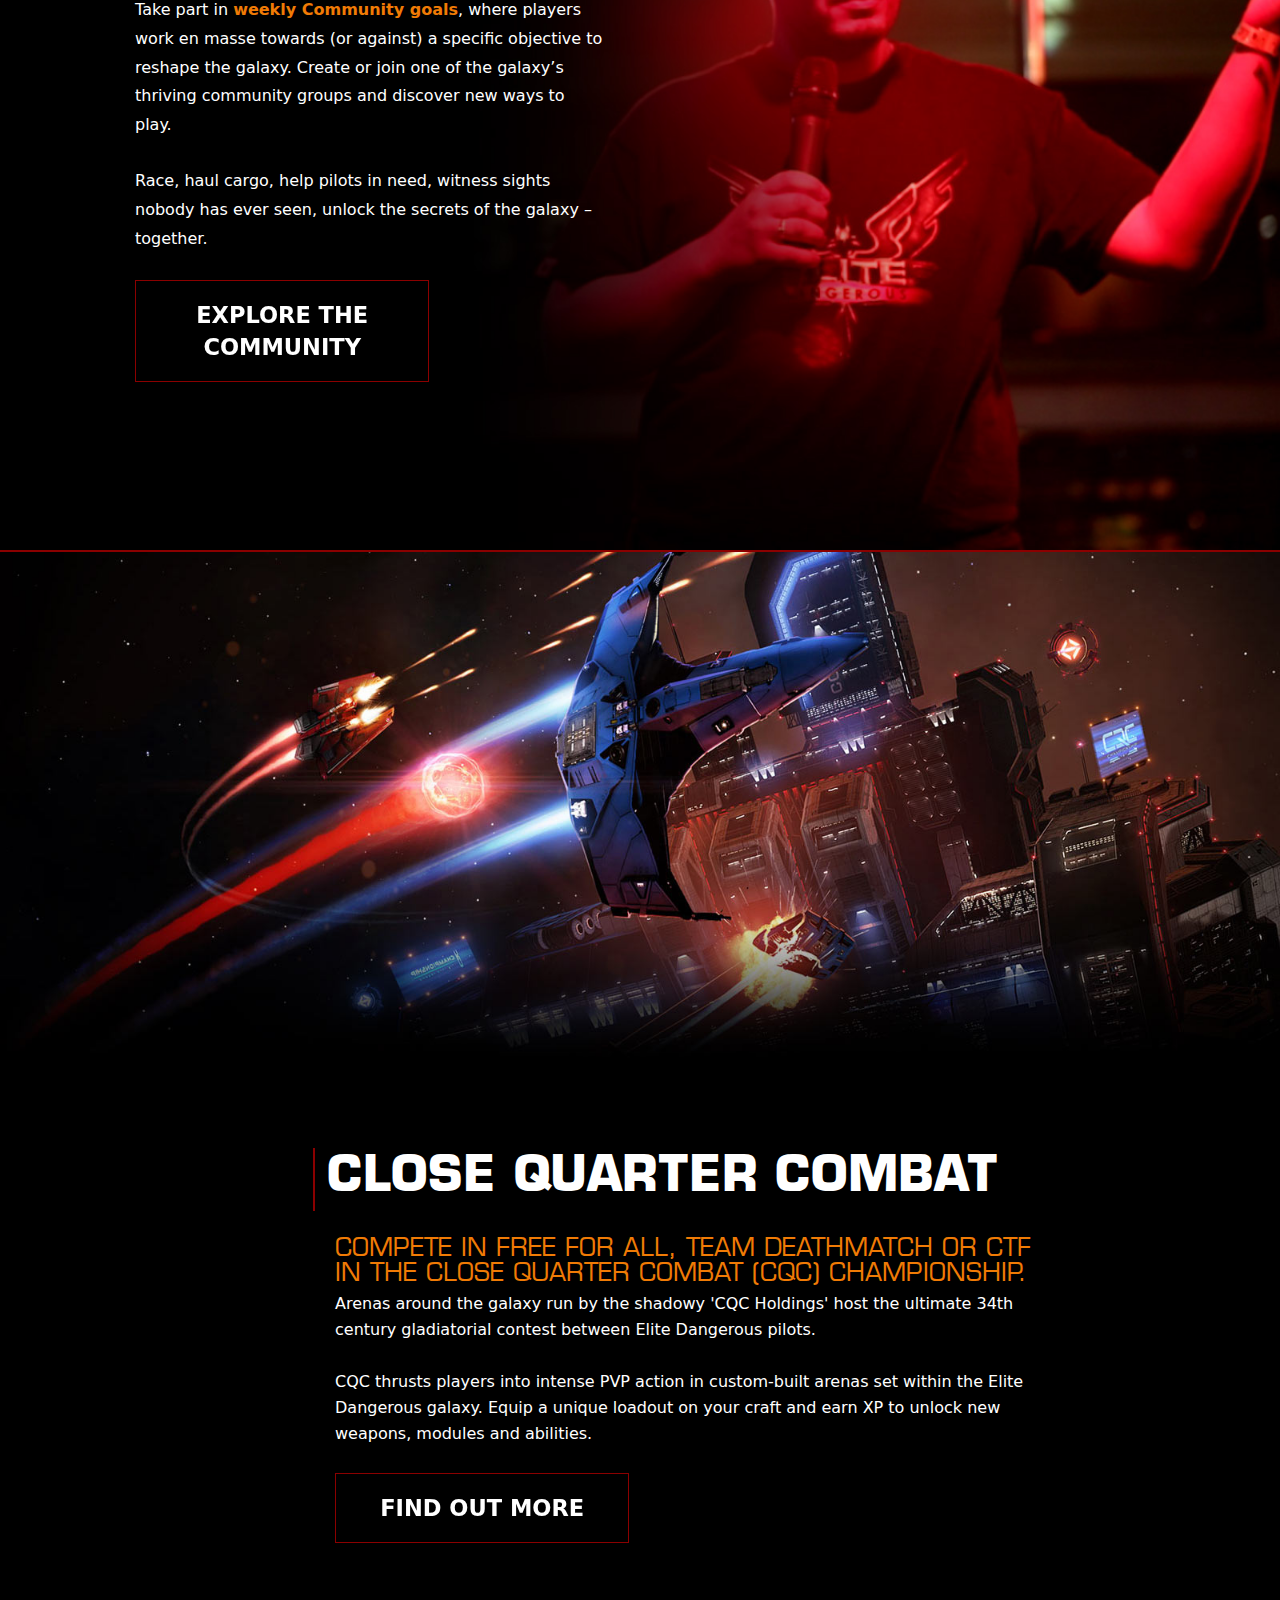
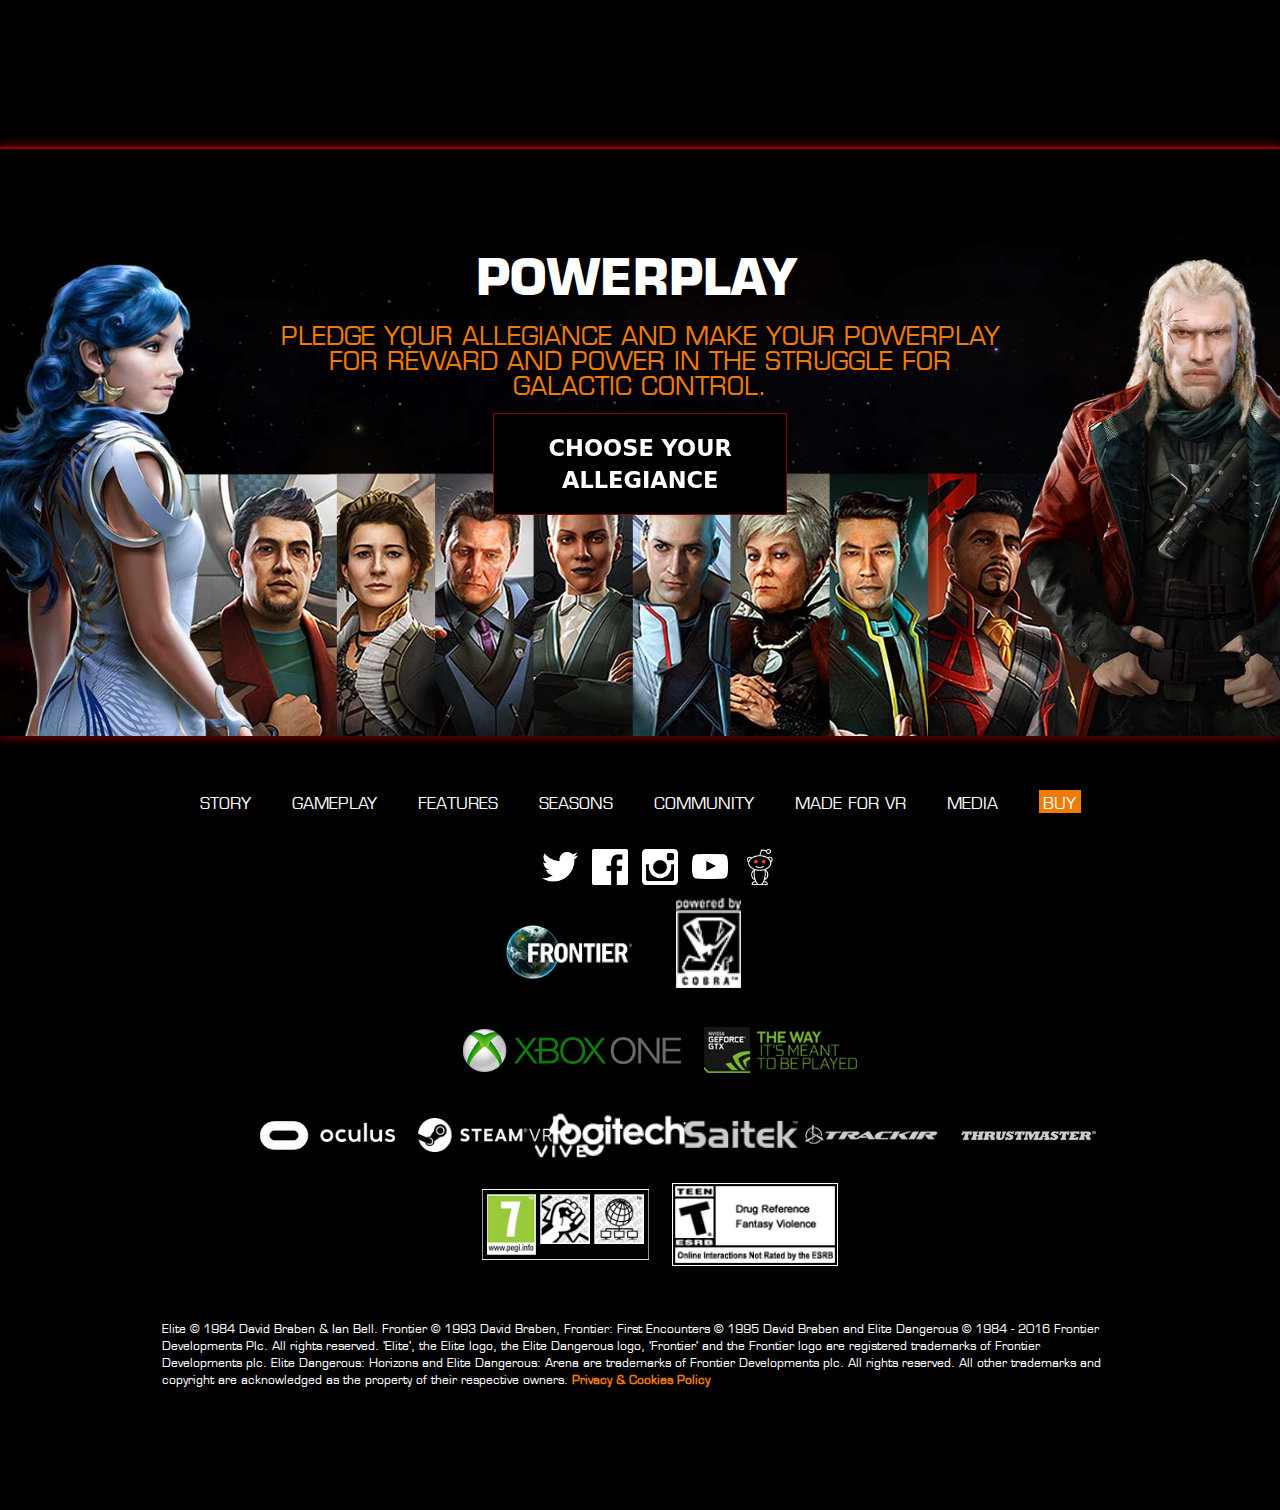
==== commit 3c045e1c: "all navbar ok" ====
--- a/web/parties/gameplay.html
+++ b/web/parties/gameplay.html
@@ -28,7 +28,7 @@
 			<li><a href="#">seasons</a></li>
 			<li><a href="#">community</a></li>
 			<li><a href="#">made for vr</a></li>
-			<li class="navactive"><a href="#">buy</a></li>
+			<li><a href="#" class="navactive">buy</a></li>
 		</nav>
 
 		<!-- header -->
@@ -159,7 +159,7 @@
 				<li><a href="#">community</a></li>
 				<li><a href="#">made for vr</a></li>
 				<li><a href="#">media</a></li>
-				<li class="navactive"><a href="#">buy</a></li>
+				<li><a href="#" class="navactive">buy</a></li>
 			</nav>
 			<div>
 				<ul>
--- a/web/scss/style.css
+++ b/web/scss/style.css
@@ -128,6 +128,7 @@
   text-transform: uppercase;
   padding-right: 16vh;
   font-size: 16px;
+  -moz-font-size: 16px;
   height: 15.5vh;
   opacity: 0.9;
   background-color: #040303; }
@@ -145,15 +146,23 @@
 
 nav a:hover, nav a:focus {
   color: #f07b05;
-  padding-bottom: 1px;
+  margin-bottom: 1px;
   border-bottom: 2px solid #f07b05; }
 
 nav a:focus {
   text-decoration: none; }
 
 .navactive {
-  background-color: #f07b05;
-  padding: 0 0.5vh; }
+  padding: 0 0.5vh;
+  background-color: #f07b05; }
+
+.navactive:hover {
+  background-color: darkred;
+  border-bottom: 2px solid #f07b05;
+  color: white; }
+
+.navactive li, .navactive li:hover {
+  border-bottom: none !important; }
 
 header h1 {
   font-size: 9vh;
@@ -251,6 +260,10 @@
   font-weight: normal;
   display: inline-block; }
 
+.navcenter a {
+  margin-bottom: 1vh;
+  display: inline-block; }
+
 ul {
   list-style-type: none;
   text-align: center; }
@@ -401,7 +414,8 @@
   background-size: contain;
   height: 31.5vh;
   border-top: 0.5vh solid #f07b05;
-  margin-top: 0.5vh; }
+  margin-top: 0vh;
+  margin-bottom: -1.5vh; }
 
 .smallimg1 {
   background-image: url(../img/gameplay/gameplay-trade.jpg); }
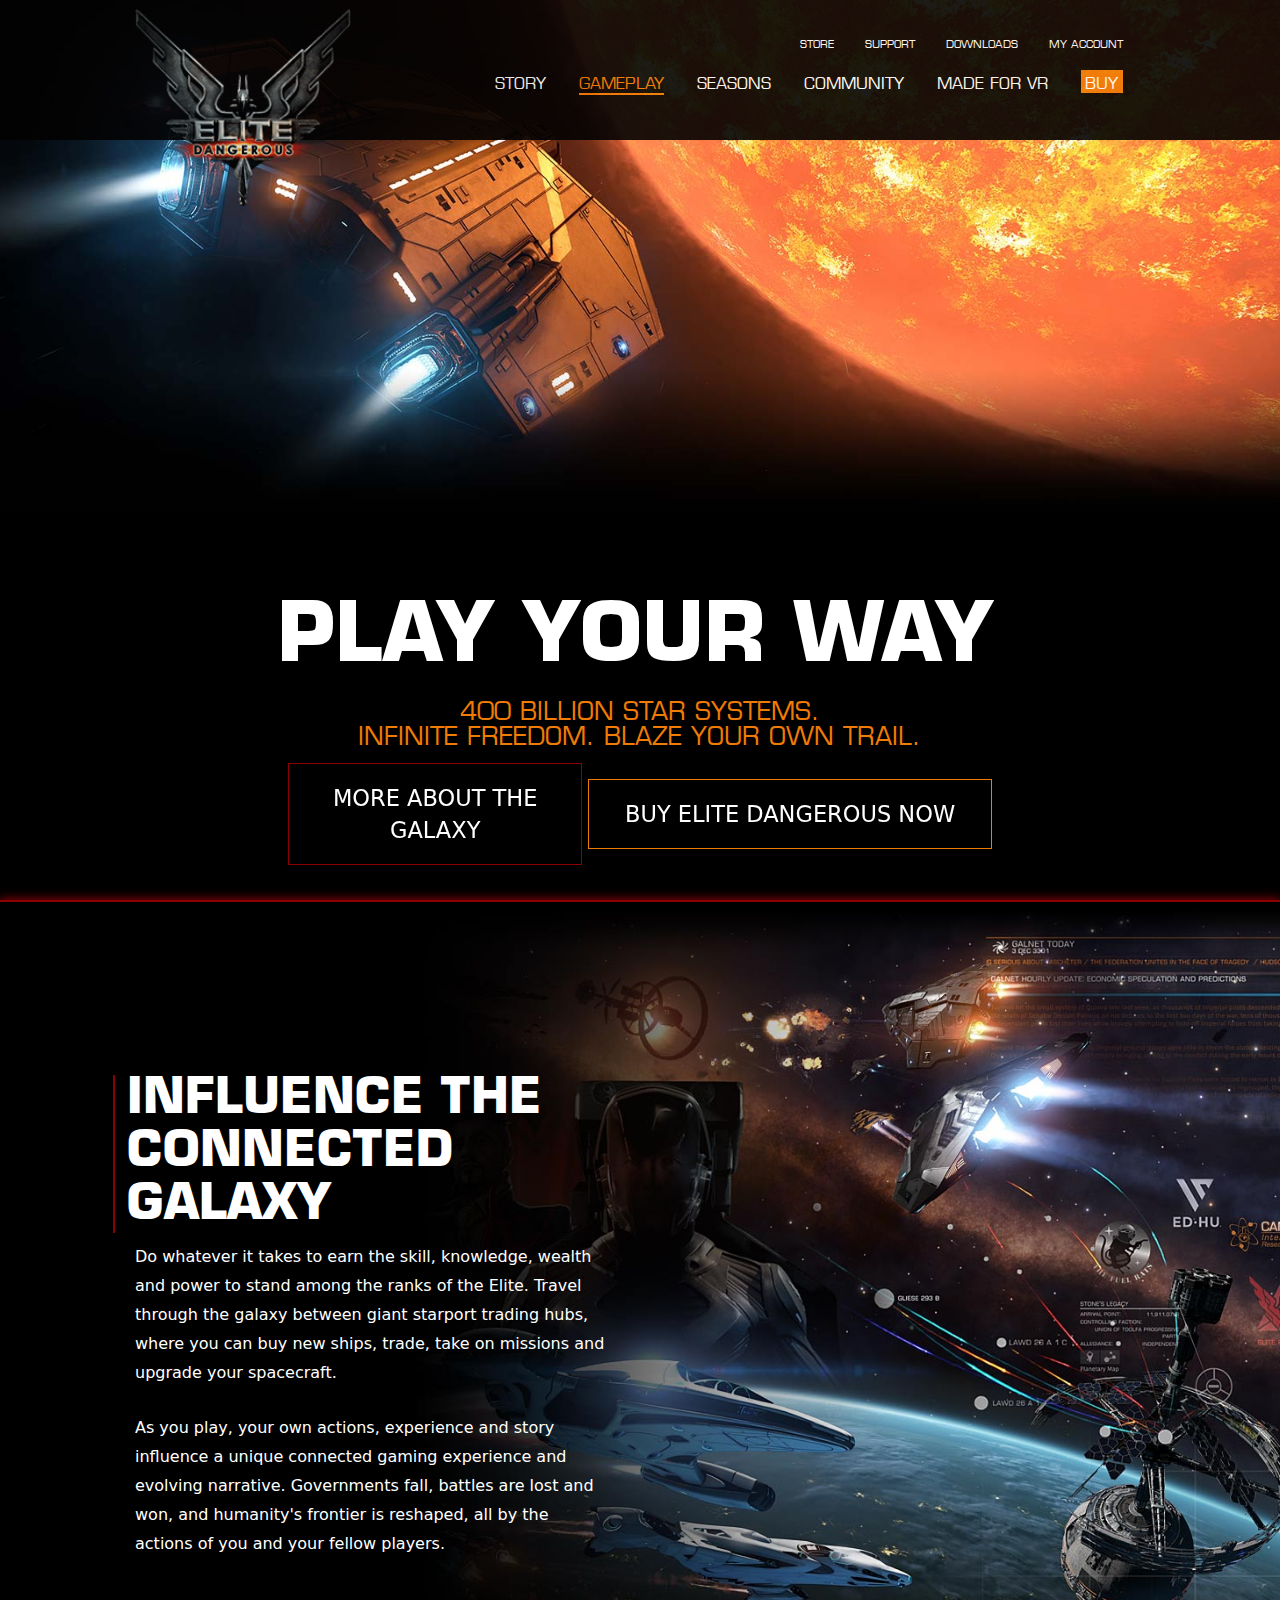
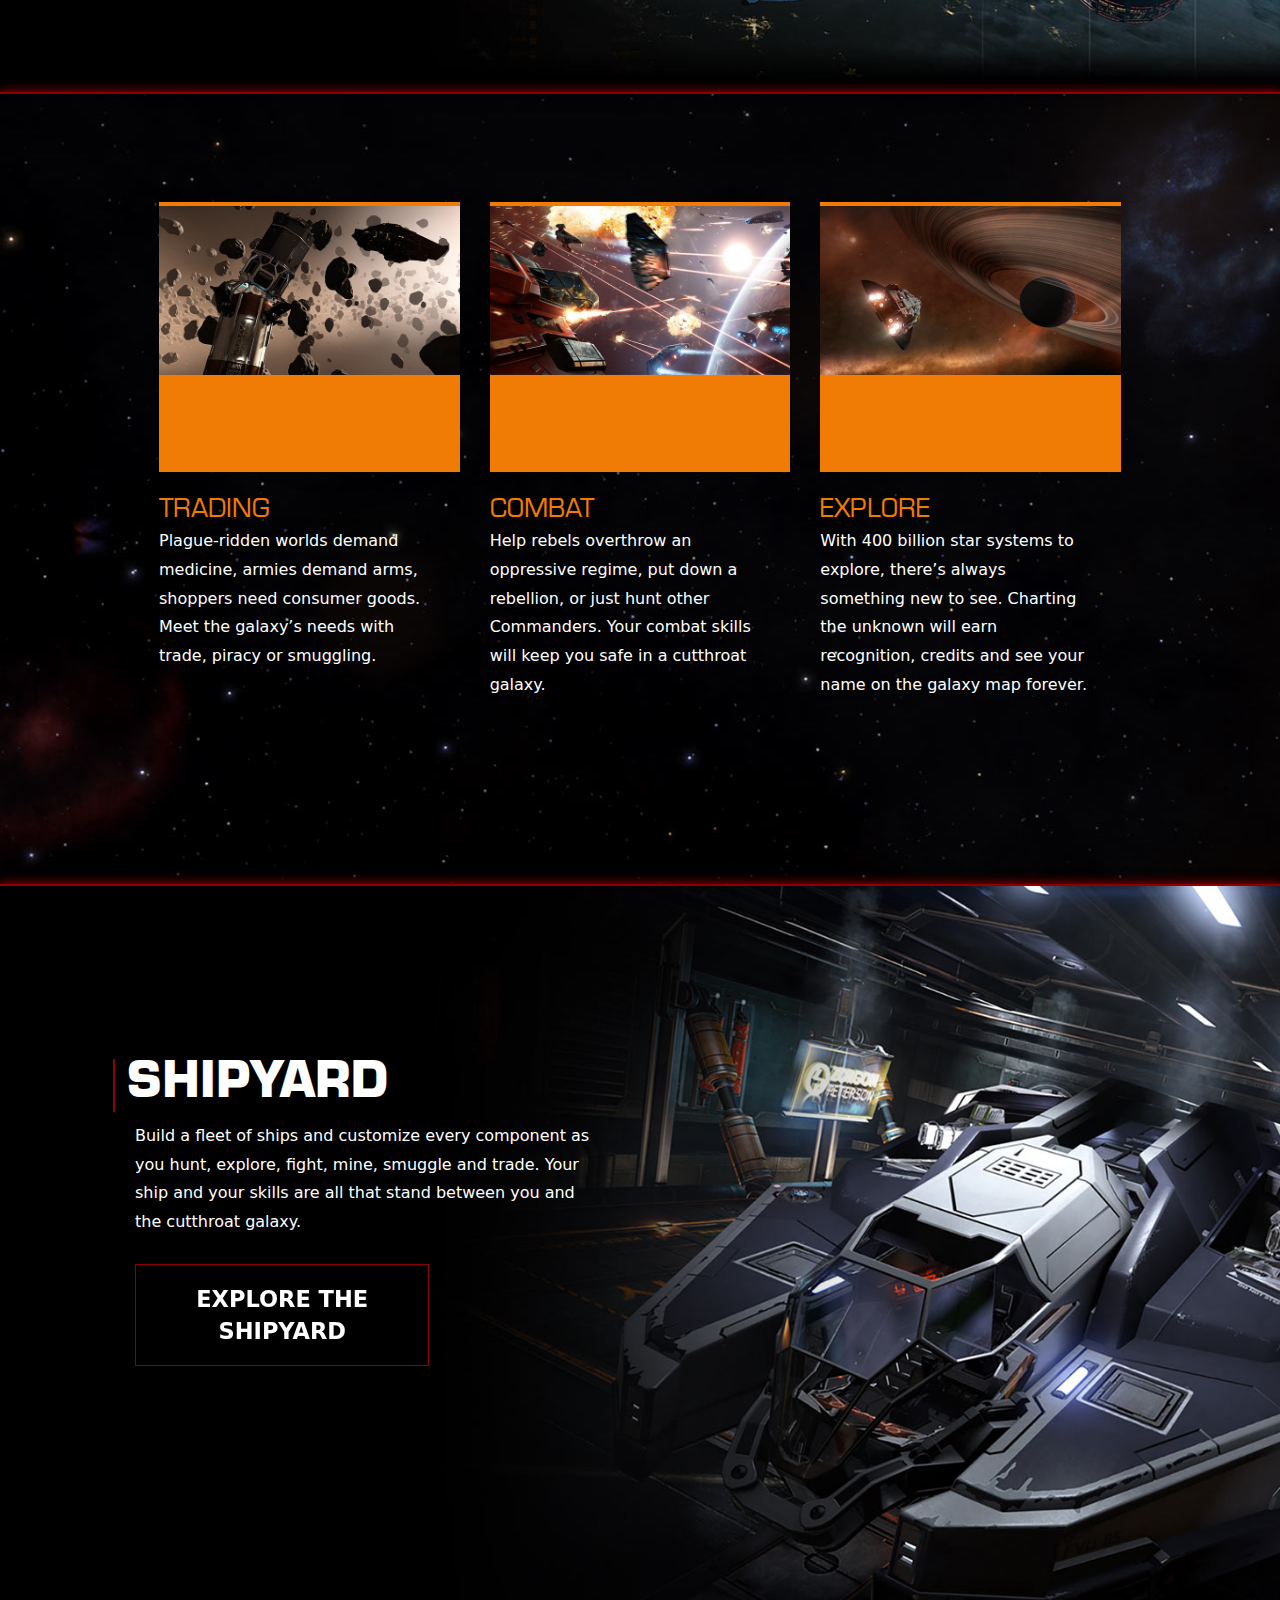
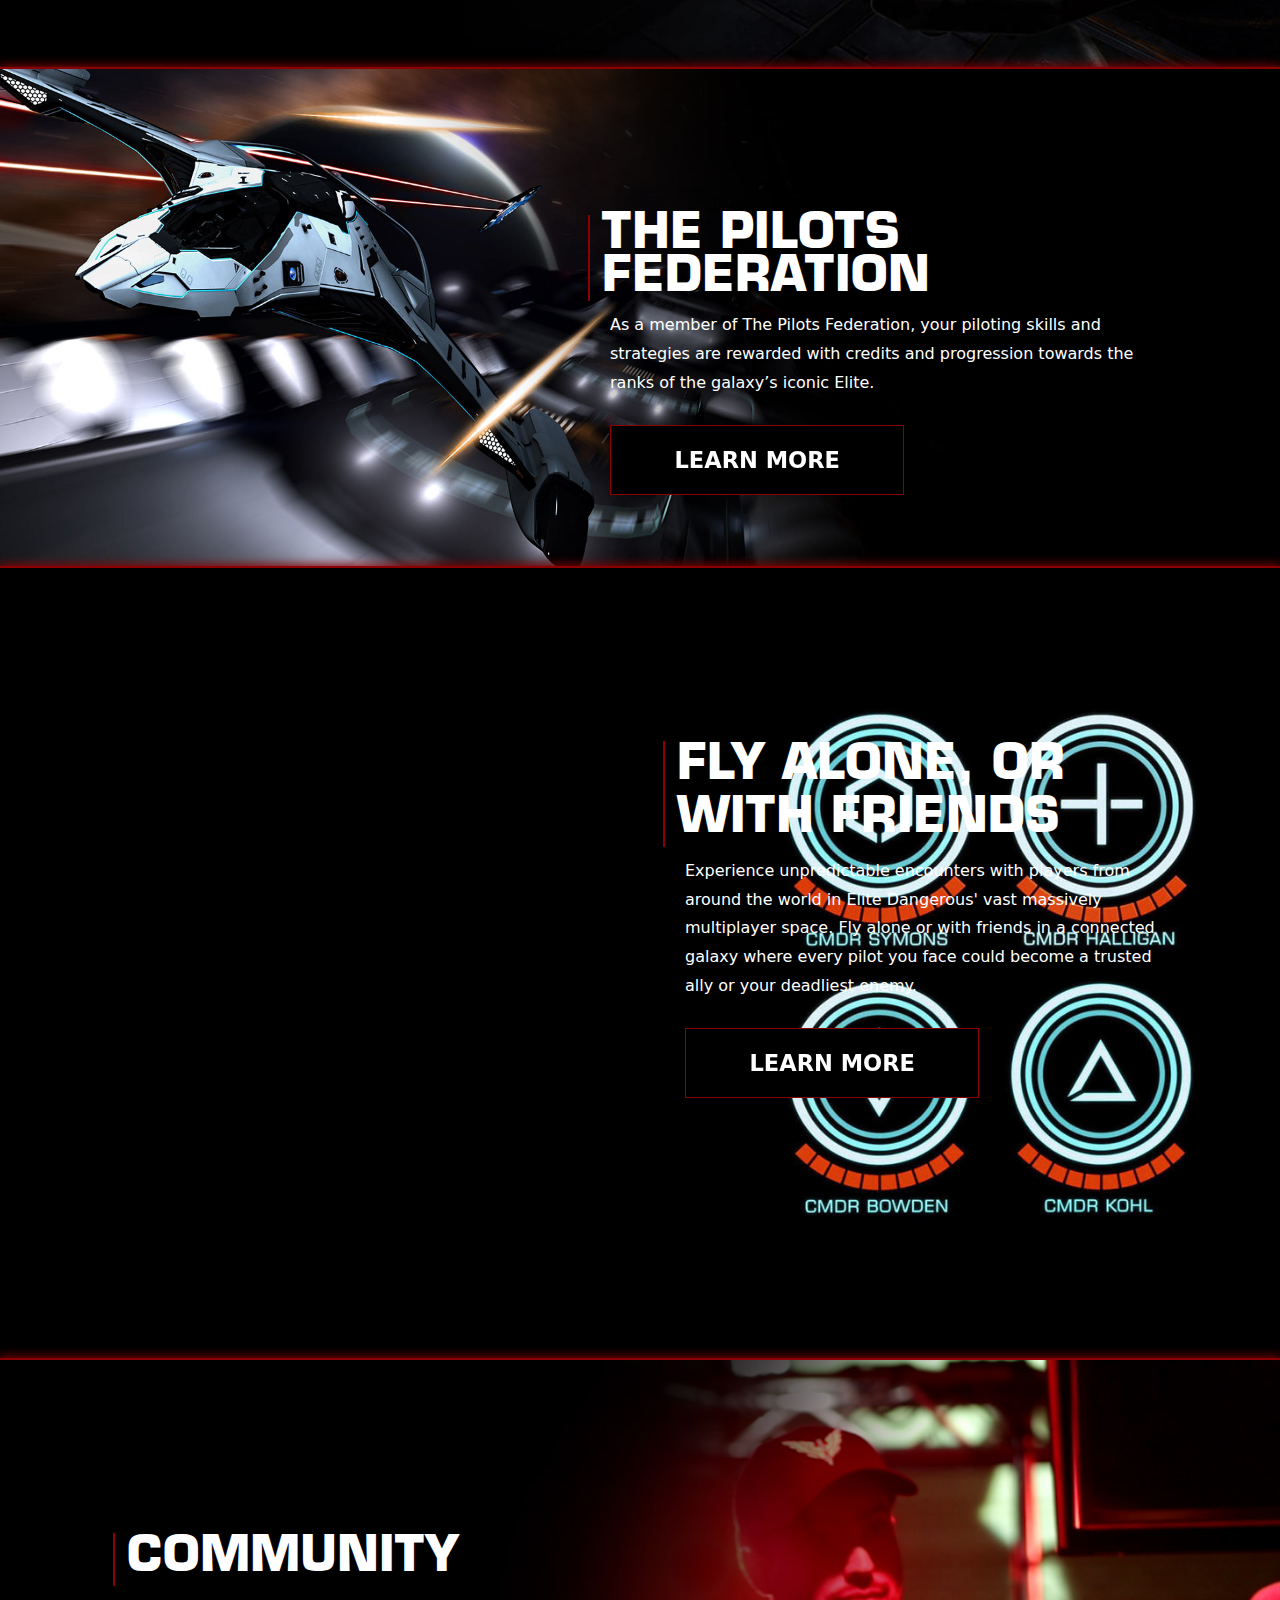
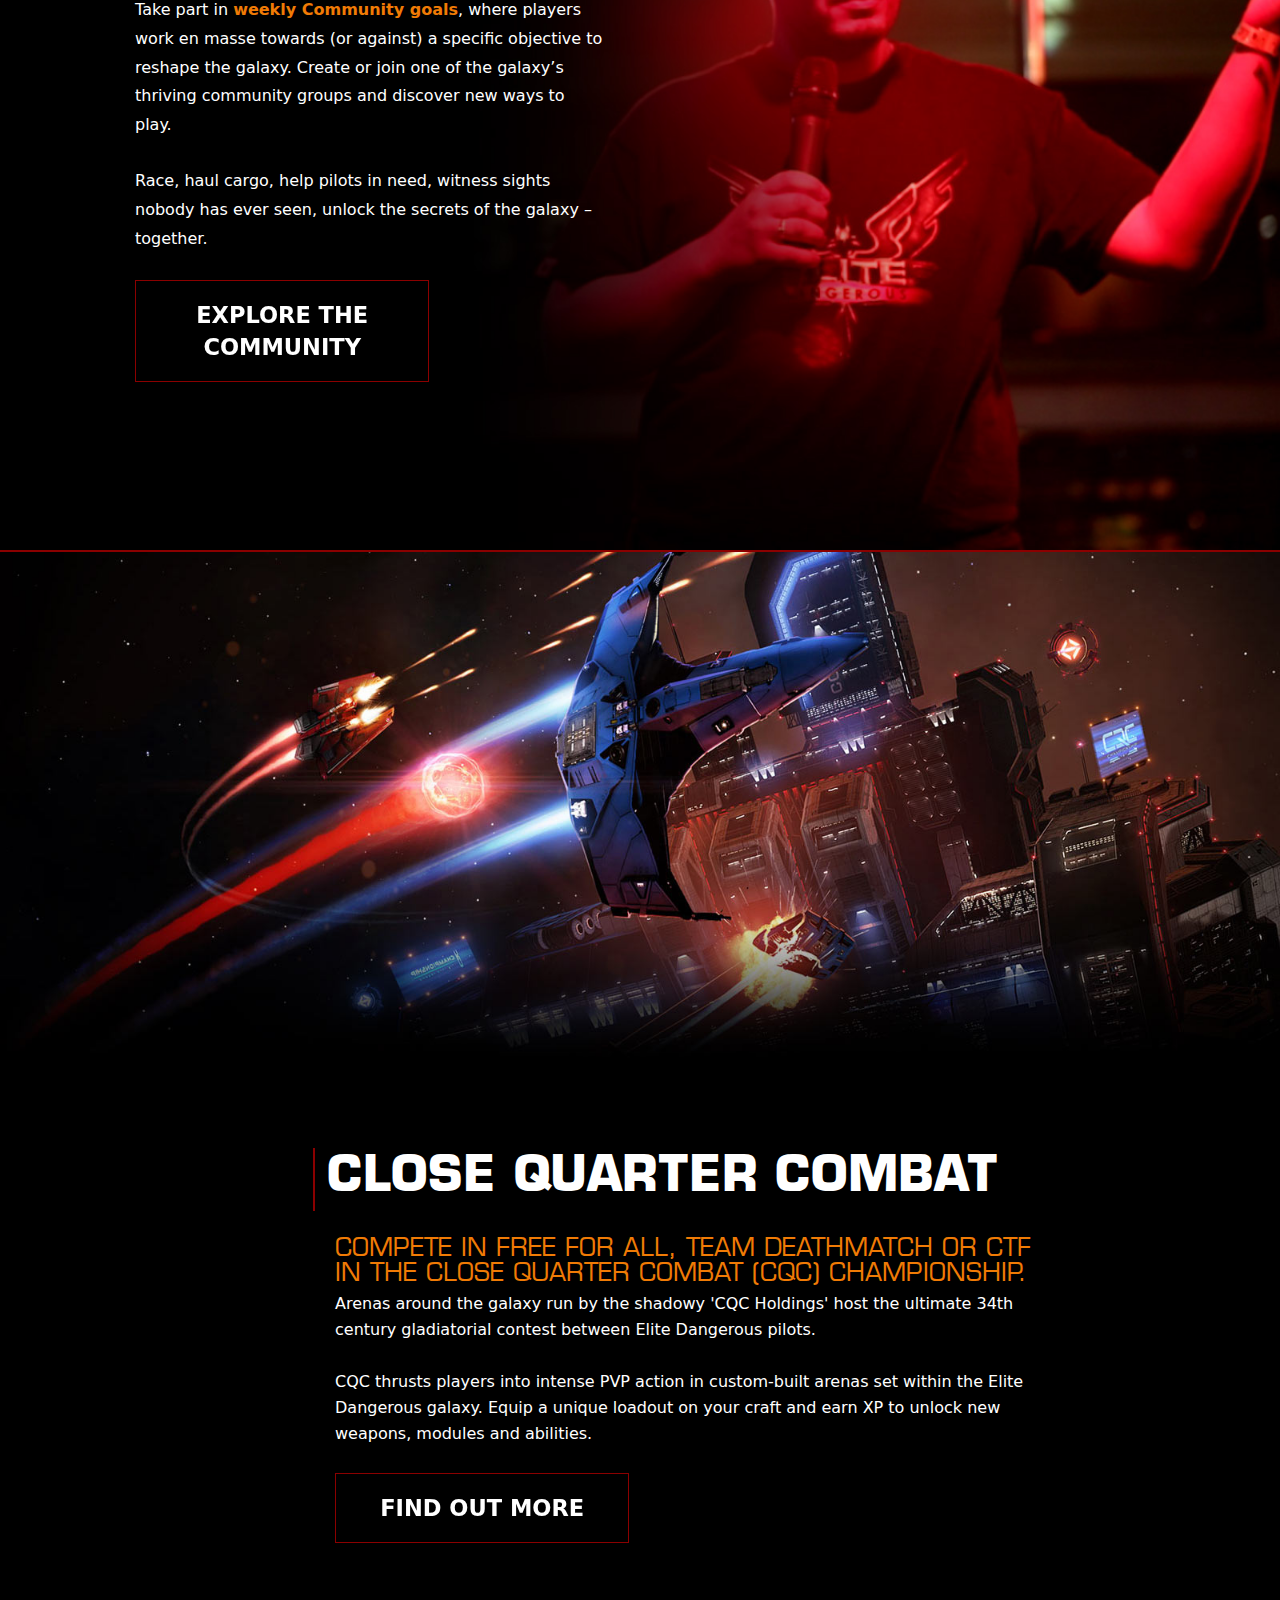
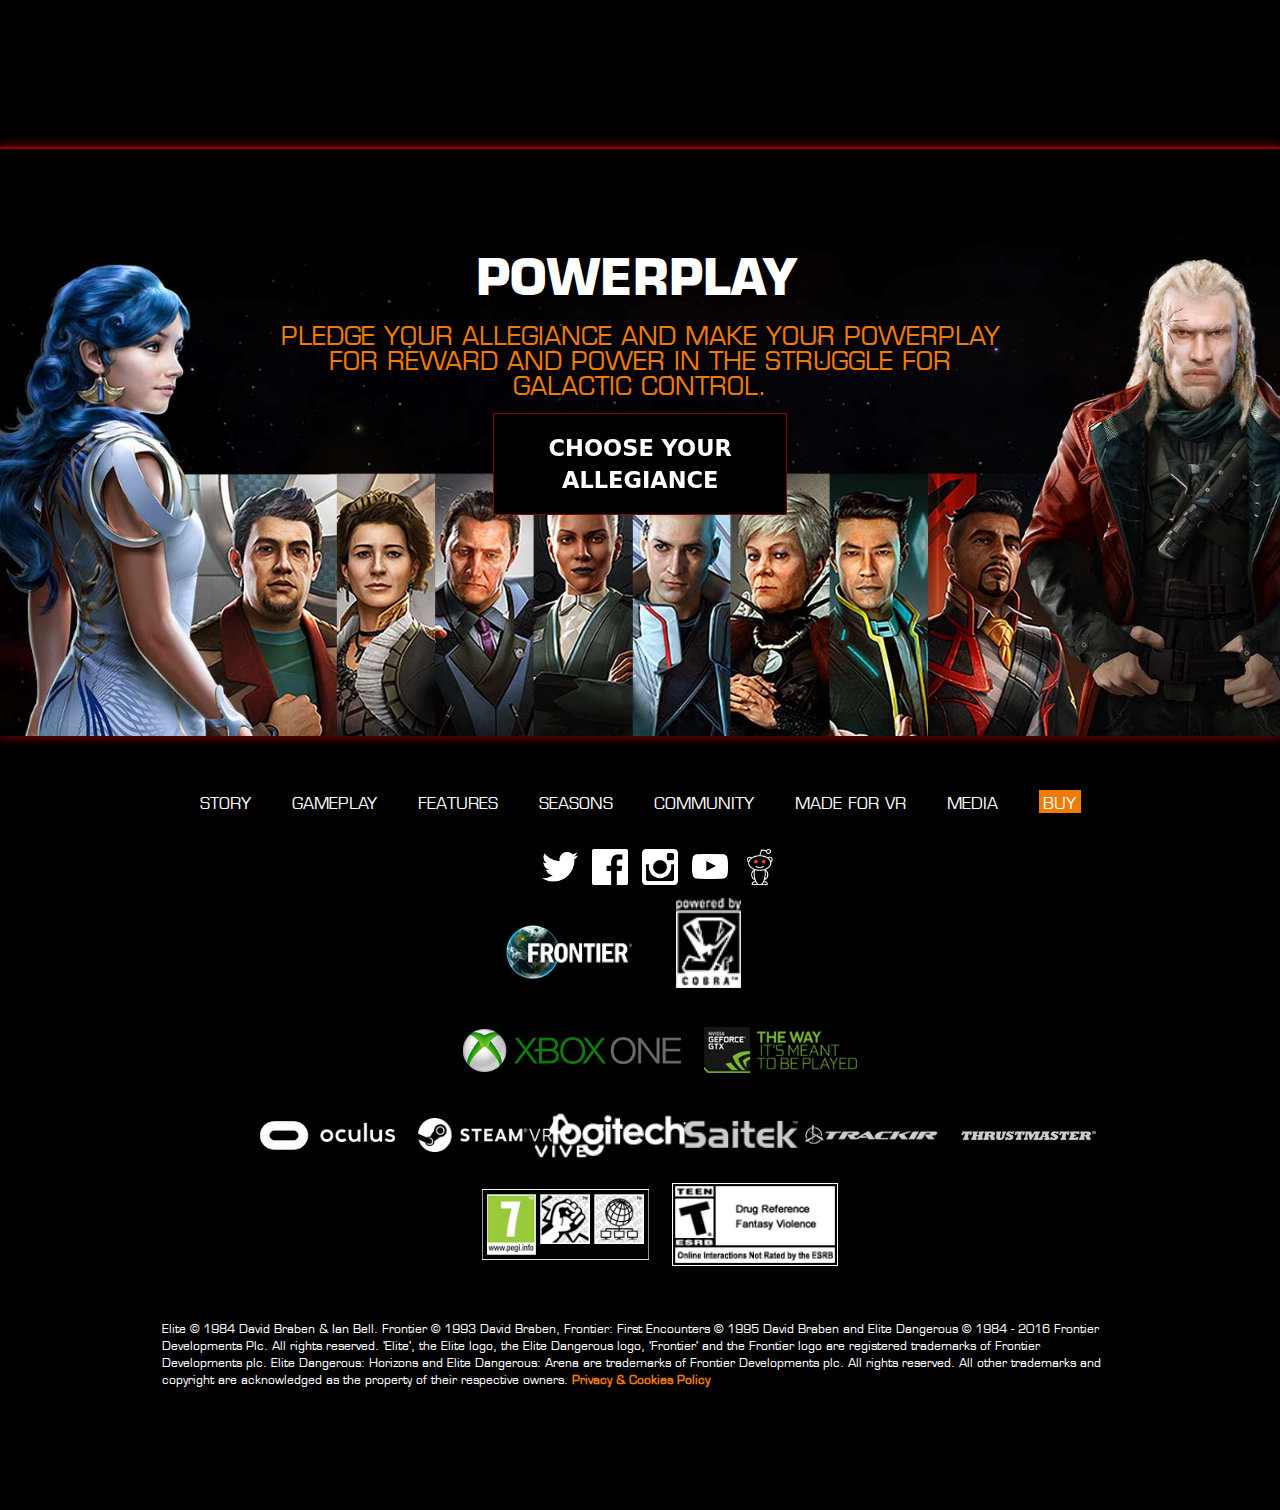
==== commit 20c6f064: "add class for active link current" ====
--- a/web/parties/gameplay.html
+++ b/web/parties/gameplay.html
@@ -24,7 +24,7 @@
 				<li><a href="#">my account</a></li>
 			</div>
 			<li><a href="../../index.html">story</a></li>
-			<li><a href="#">gameplay</a></li>
+			<li><a href="#" class="en-cours">gameplay</a></li>
 			<li><a href="#">seasons</a></li>
 			<li><a href="#">community</a></li>
 			<li><a href="#">made for vr</a></li>
@@ -152,7 +152,7 @@
 		<!-- footer -->
 		<footer>
 			<nav class="navcenter">
-				<li><a href="#">story</a></li>
+				<li><a href="../../index.html">story</a></li>
 				<li><a href="#">gameplay</a></li>
 				<li><a href="#">features</a></li>
 				<li><a href="#">seasons</a></li>
--- a/web/scss/style.css
+++ b/web/scss/style.css
@@ -149,11 +149,17 @@
   margin-bottom: 1px;
   border-bottom: 2px solid #f07b05; }
 
-nav a:focus {
+nav a:focus, nav a:active {
   text-decoration: none; }
+
+.en-cours {
+  color: #f07b05;
+  margin-bottom: 1px;
+  border-bottom: 2px solid #f07b05; }
 
 .navactive {
   padding: 0 0.5vh;
+  margin-bottom: 1vh;
   background-color: #f07b05; }
 
 .navactive:hover {
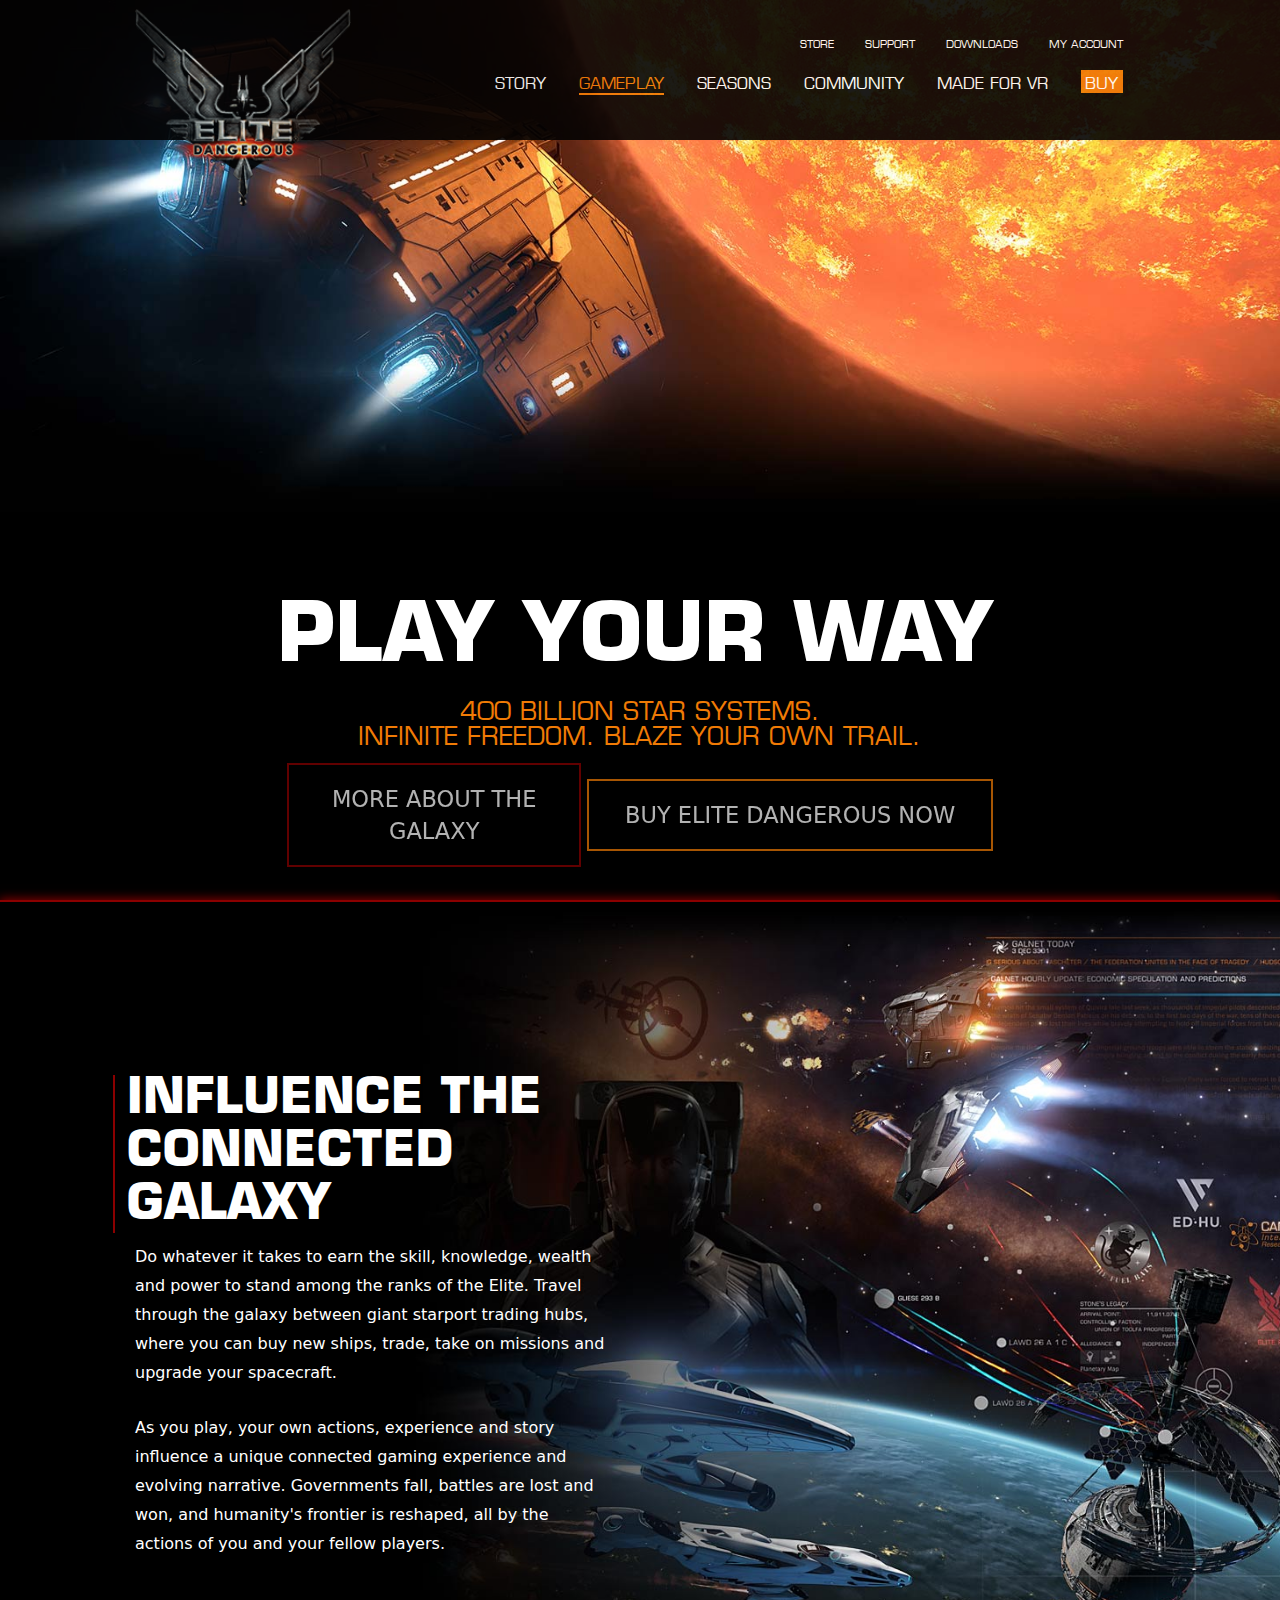
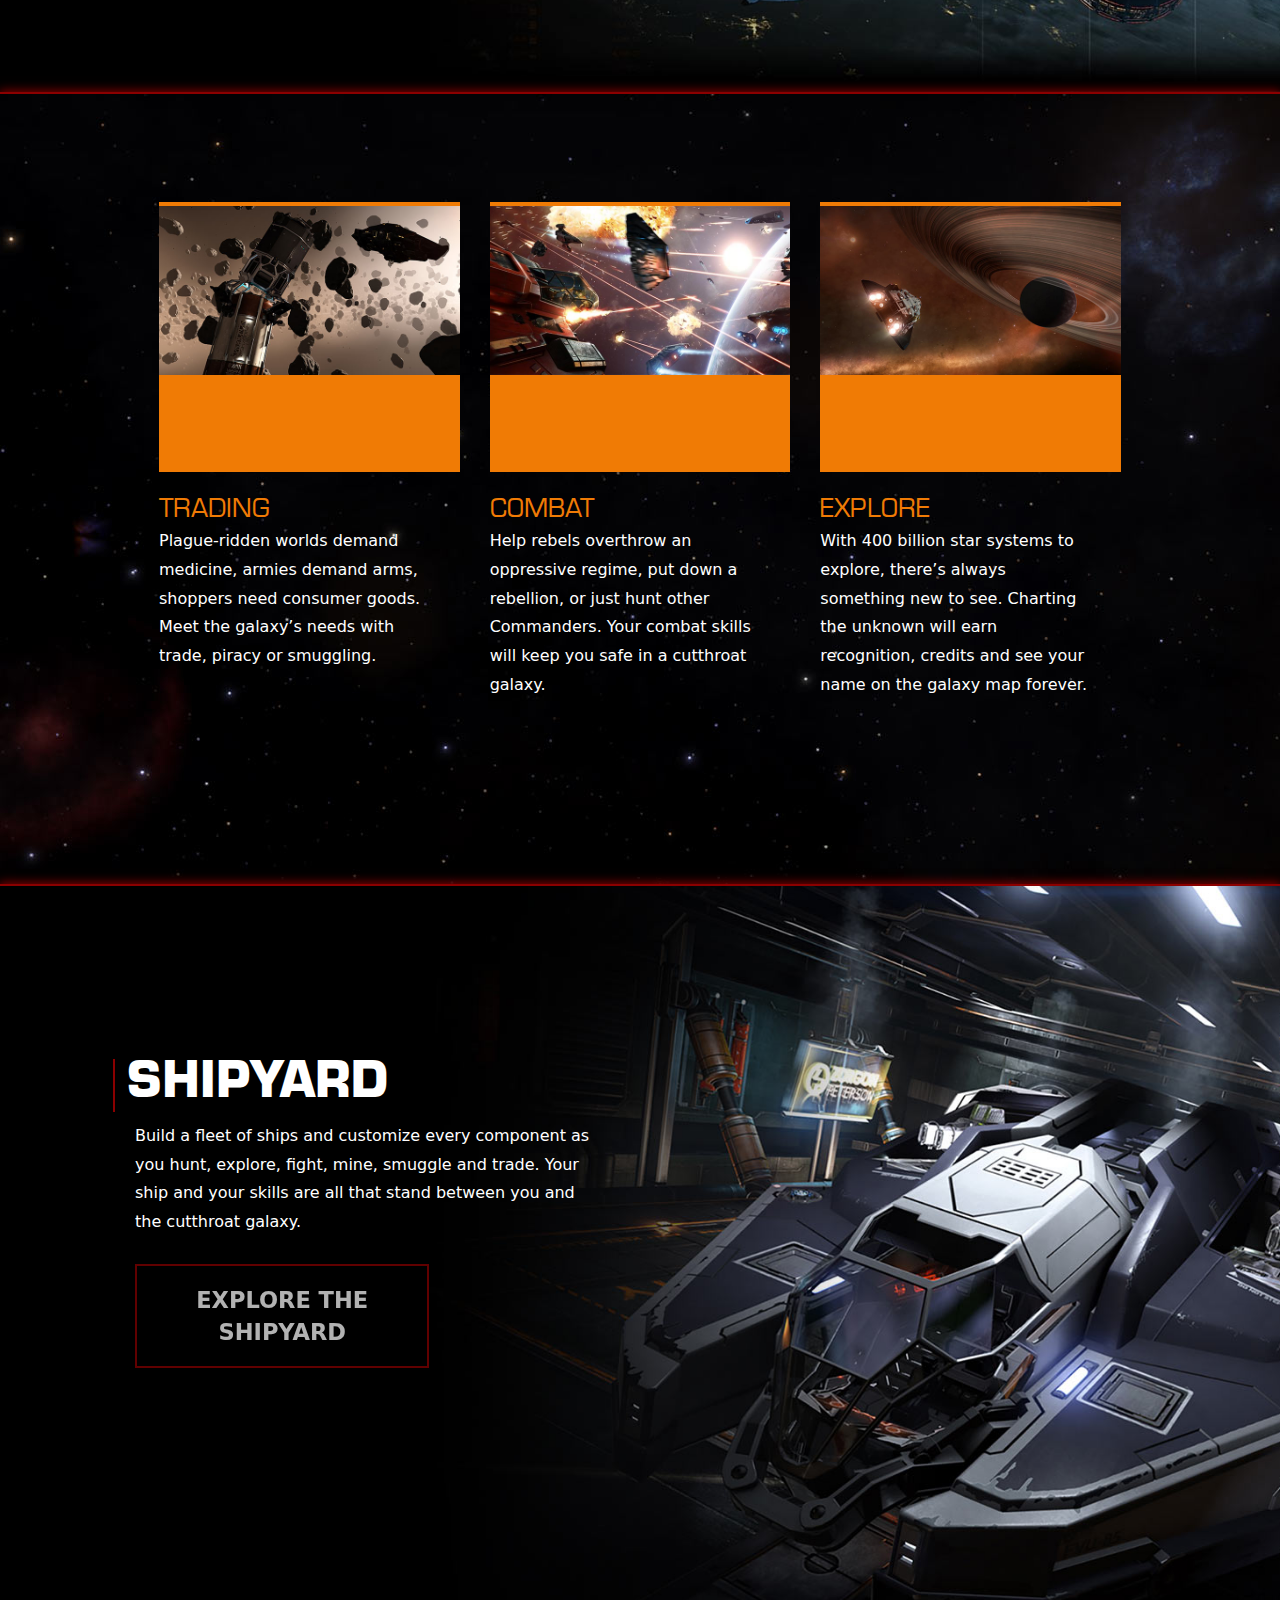
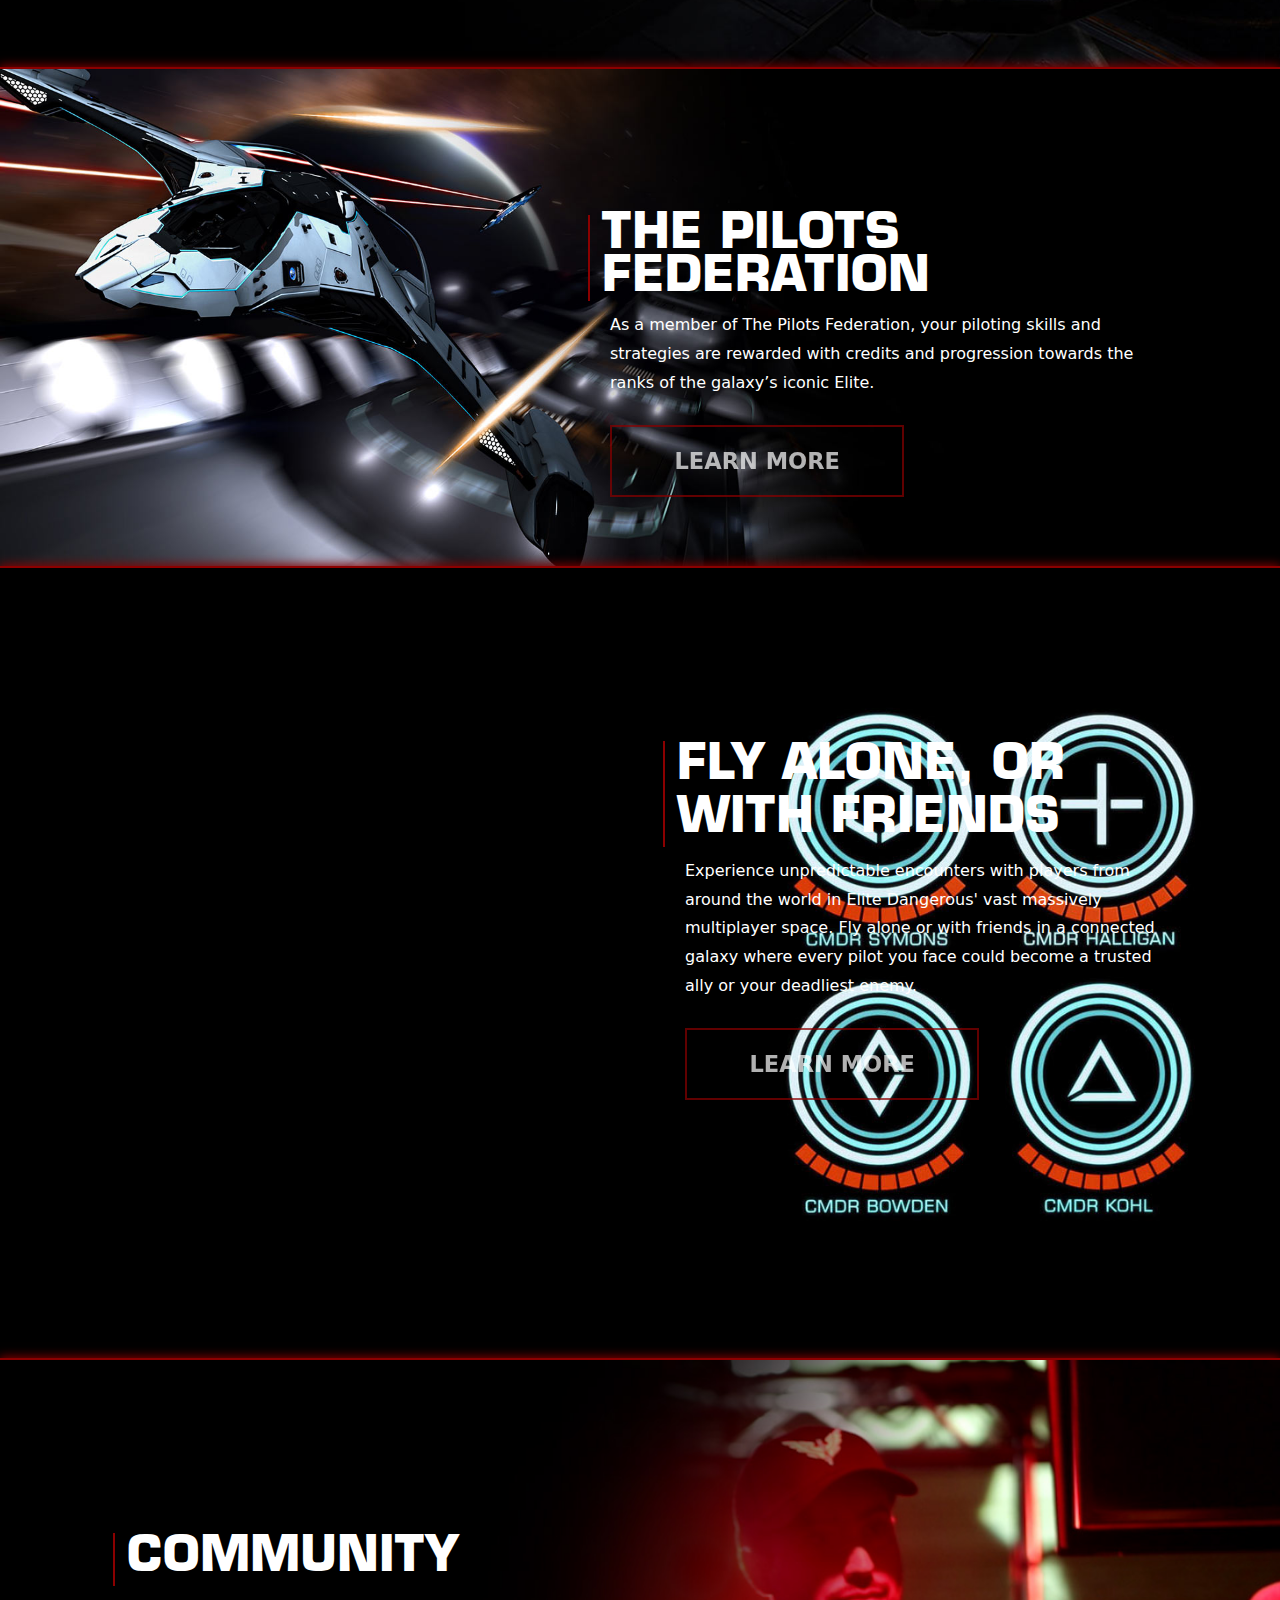
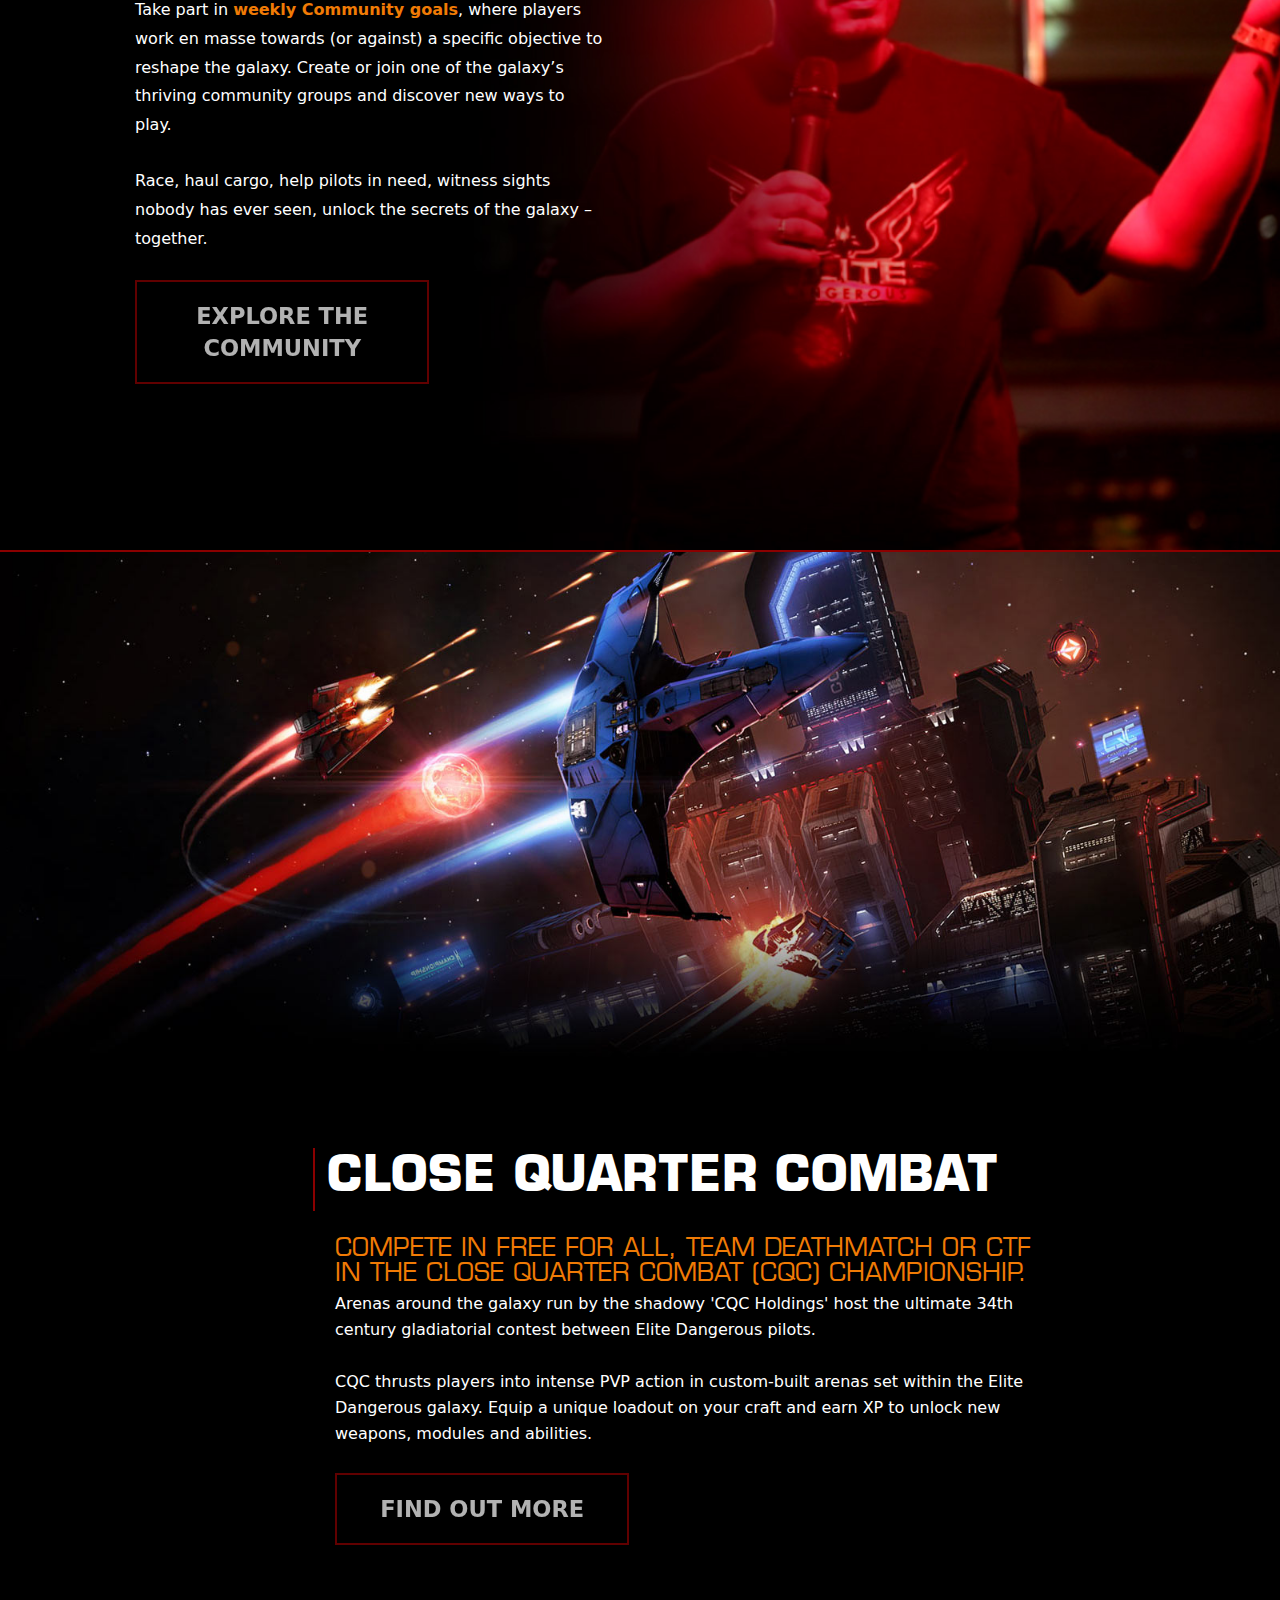
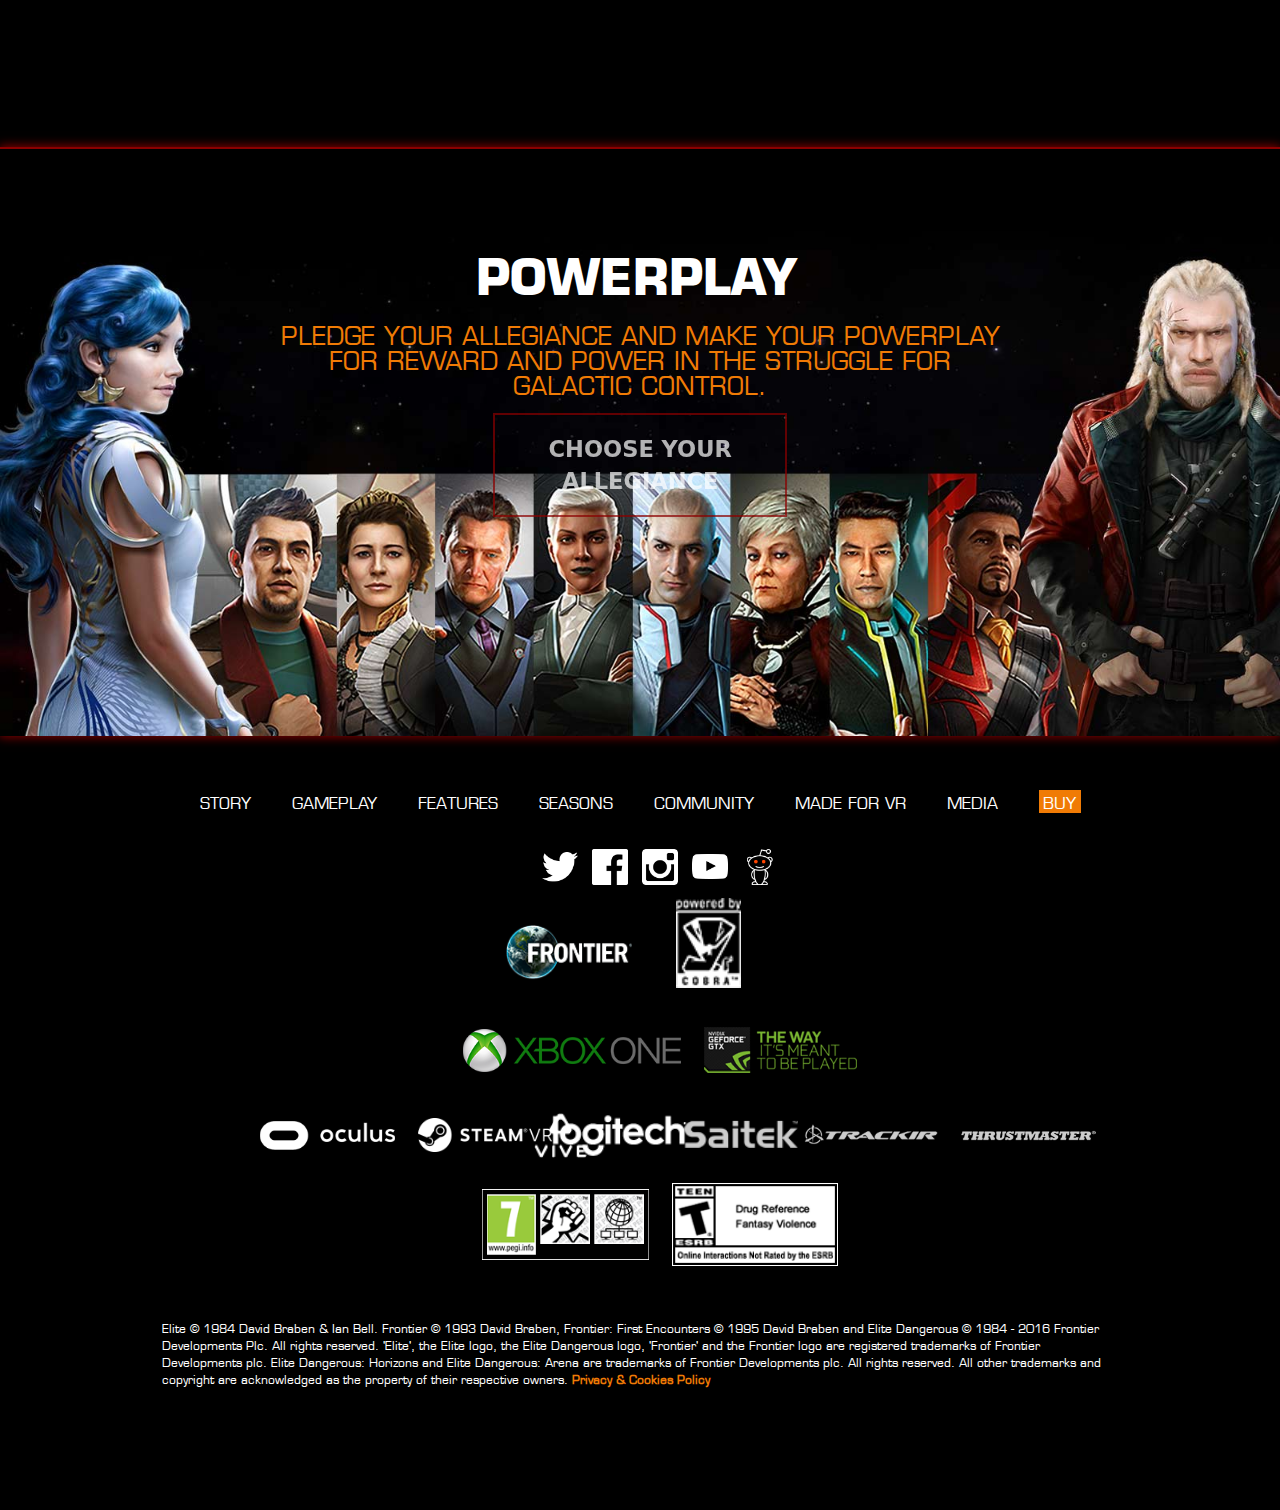
==== commit e72fbb55: "add dot square in coment" ====
--- a/web/parties/gameplay.html
+++ b/web/parties/gameplay.html
@@ -96,7 +96,7 @@
 
 		<!-- section 4 -->
 		<section class="sect4gplay">
-			<div class="col-md-6 col-md-push-6 div1">
+			<div class="col-md-6 col-md-push-6 div4gplay">
 				<h1 class="fed">The pilots federation</h1>
 				<p class="parag p-right">As a member of The Pilots Federation, your piloting skills and strategies are rewarded with credits and progression towards
 					the ranks of the galaxy’s iconic Elite.</p>
--- a/web/scss/style.css
+++ b/web/scss/style.css
@@ -38,8 +38,9 @@
   font-weight: normal; }
 
 button {
-  border: 1px solid darkred;
-  background-color: black;
+  border: 2px solid darkred;
+  background-color: transparent;
+  opacity: 0.7;
   text-transform: uppercase;
   font-family: "DejaVu Sans";
   text-align: center;
@@ -64,6 +65,14 @@
   margin-bottom: 3vh;
   line-height: 1.8; }
 
+/*.parag:after {
+    content: "";
+    width: 1.5vh;
+    height: 1.5vh;
+    background-color: darkred;
+    display: inline-block;
+    margin: -5.8vh;;
+}*/
 .p-right {
   padding-right: 6vw; }
 
@@ -197,7 +206,7 @@
   margin: 0vh 0vh 2vh; }
 
 .buybutton {
-  border: 1px solid #f07b05;
+  border: 2px solid #f07b05;
   width: auto; }
 
 .sect1 {
@@ -205,7 +214,7 @@
   background-image: url(../img/story/bg-hero-sidewinder.jpg); }
 
 .div1 {
-  margin: 14vh -5vh; }
+  margin: 23.5vh -1.5vh; }
 
 .sect2 {
   height: 58vh;
@@ -445,6 +454,9 @@
   height: 39vw;
   margin-top: -1vh; }
 
+.div4gplay {
+  margin: 14vh -5vh; }
+
 .fed {
   padding-right: 4vw;
   line-height: 0.9; }
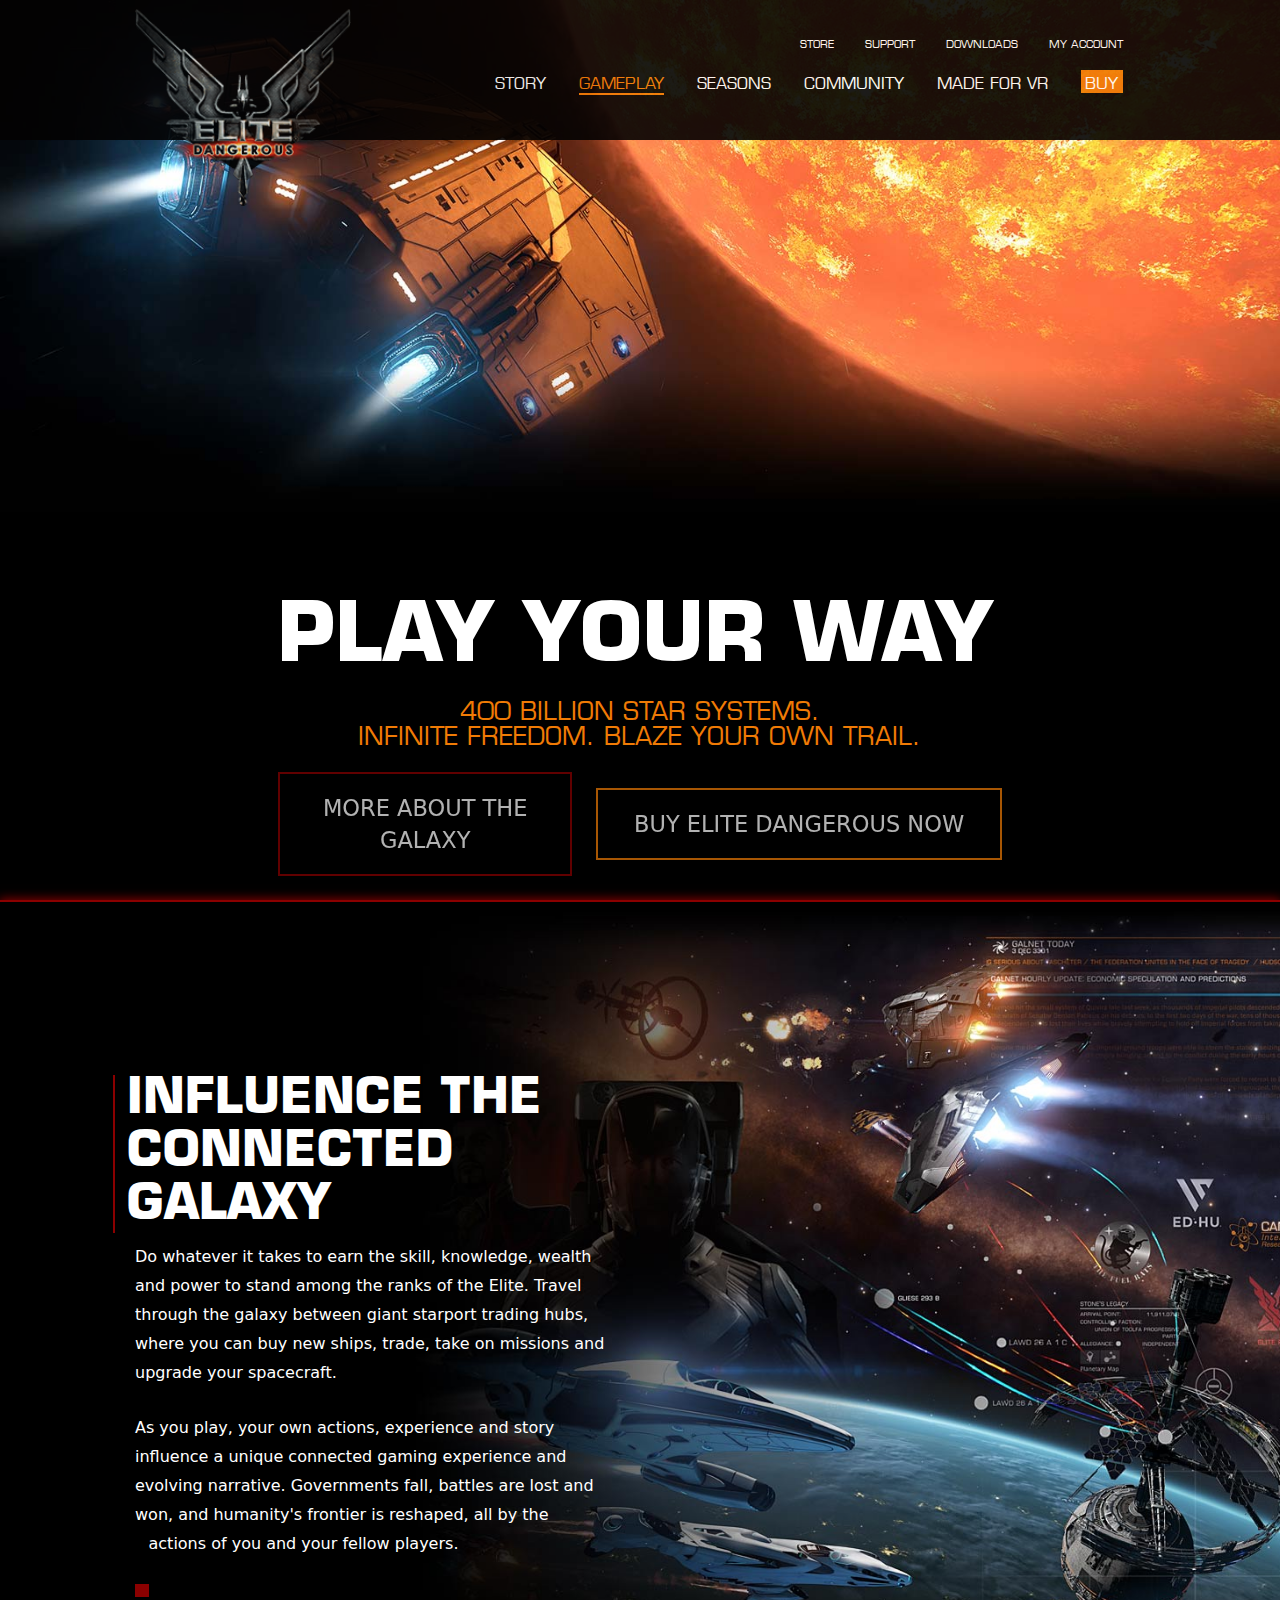
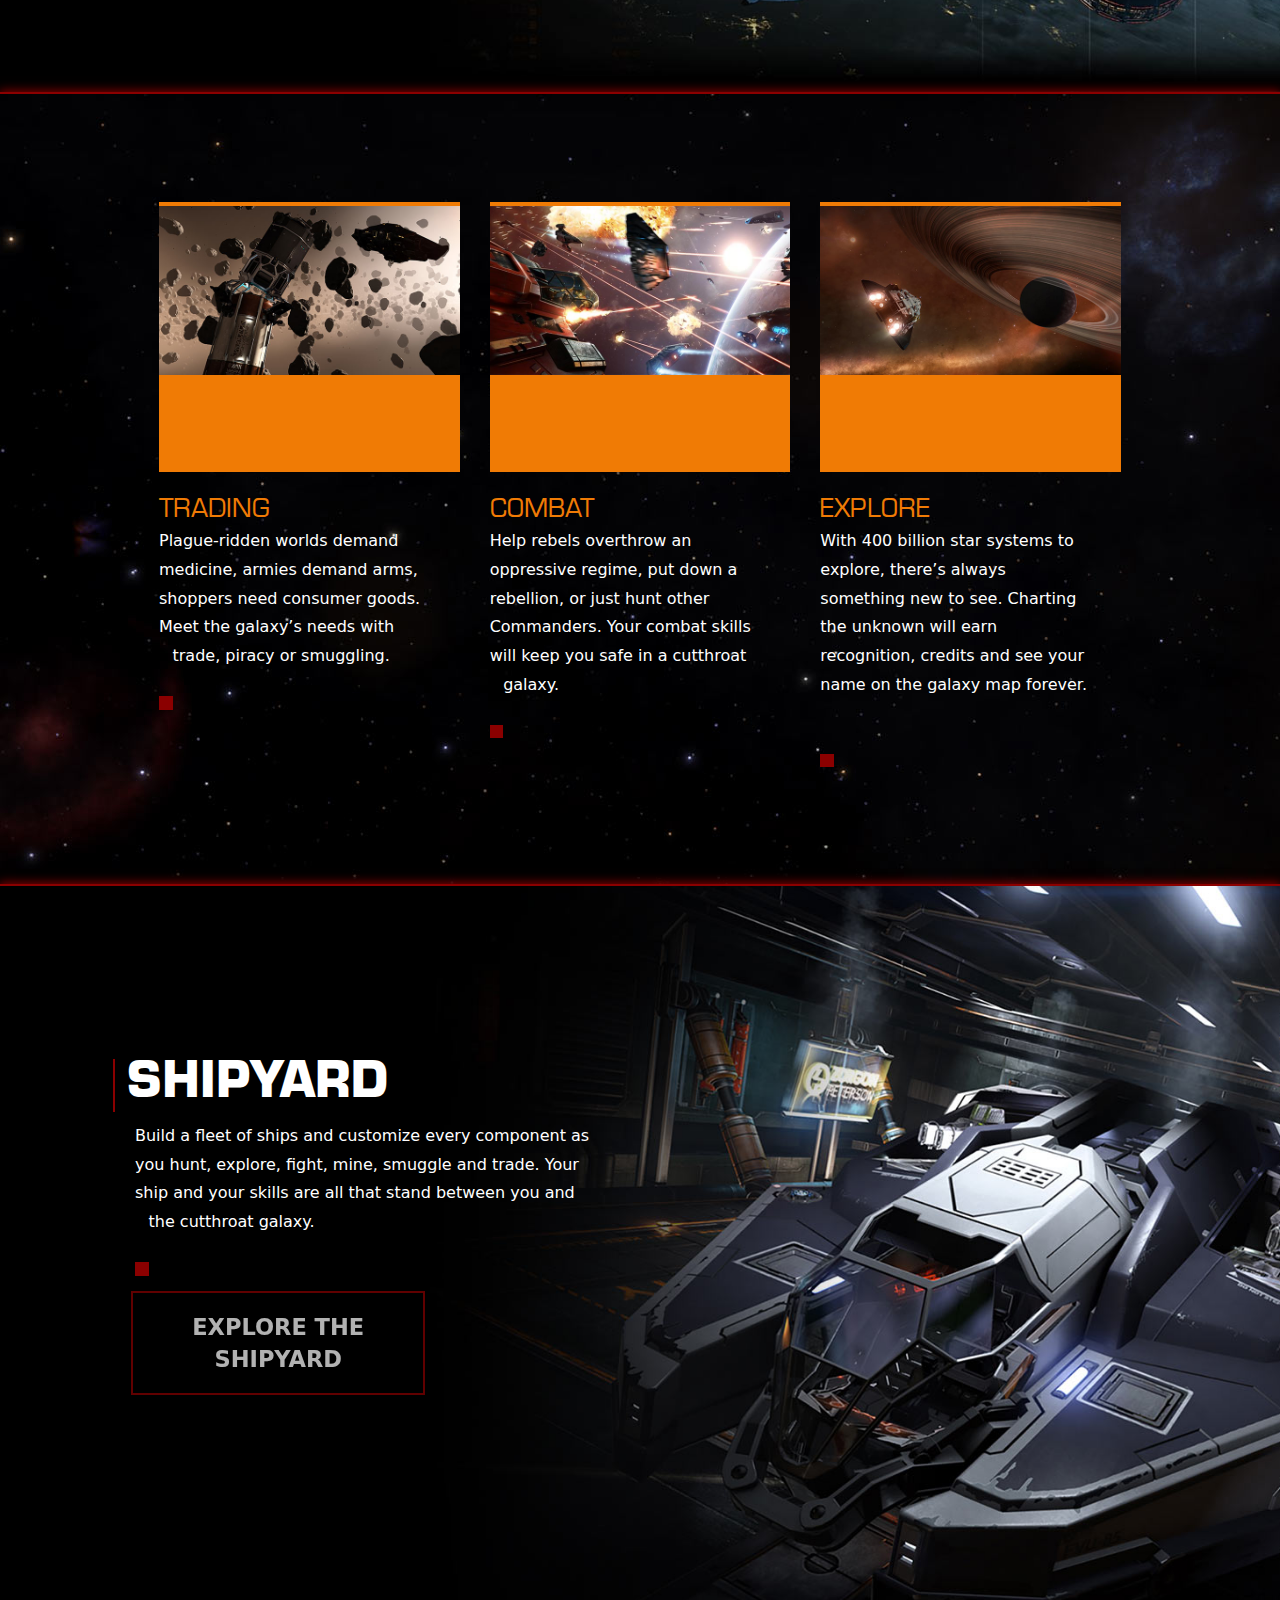
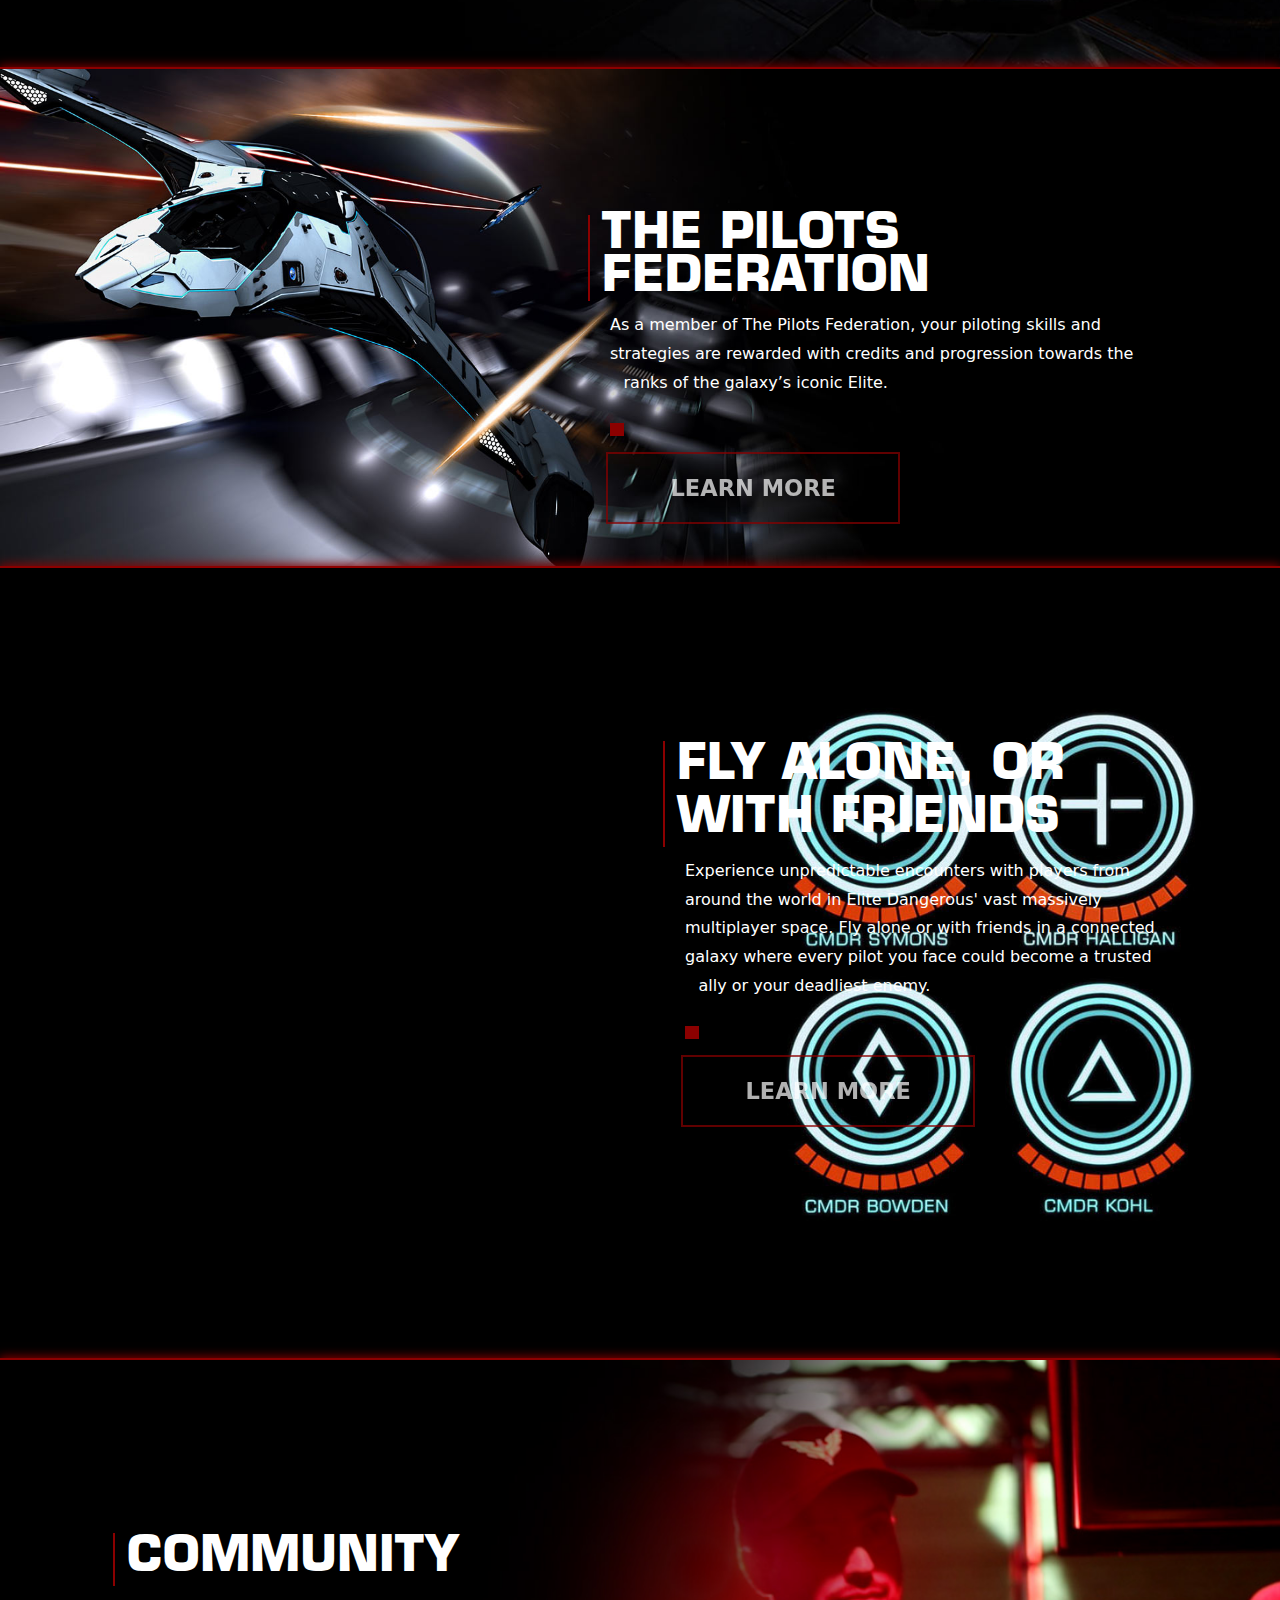
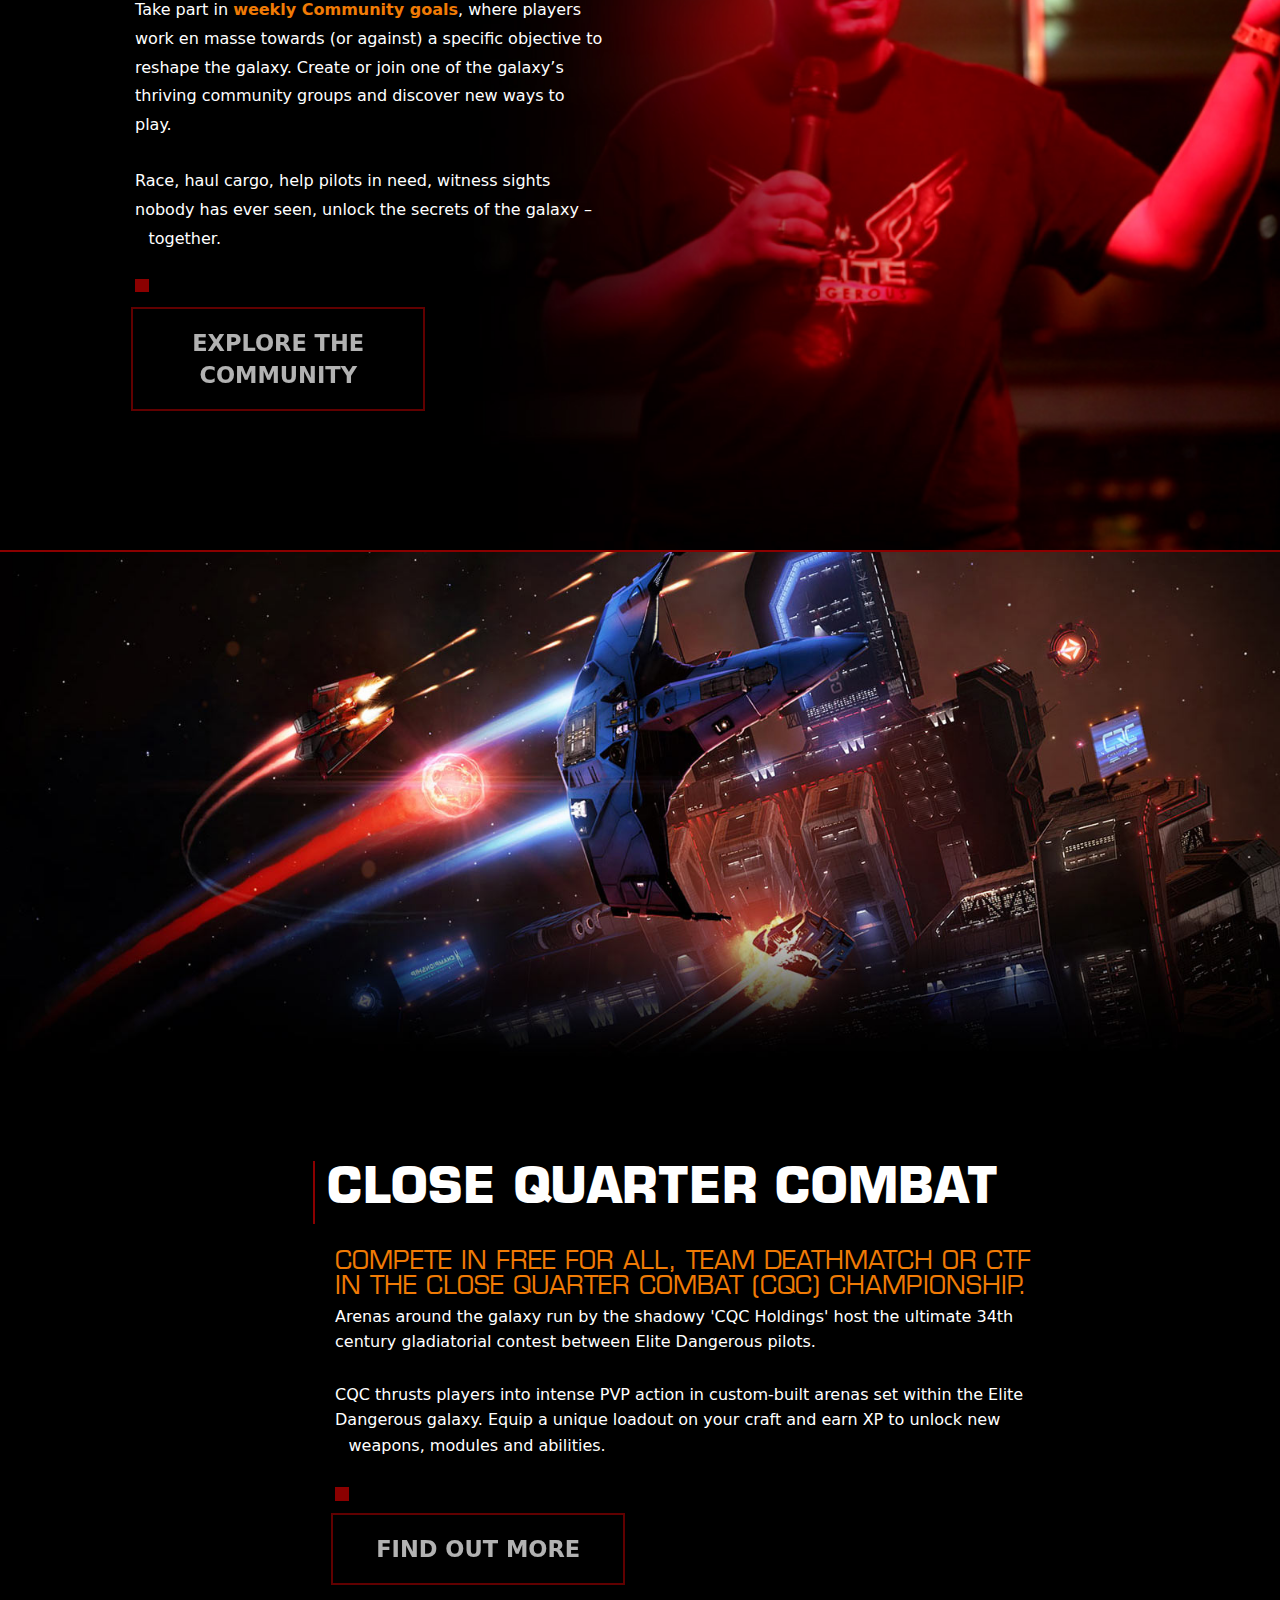
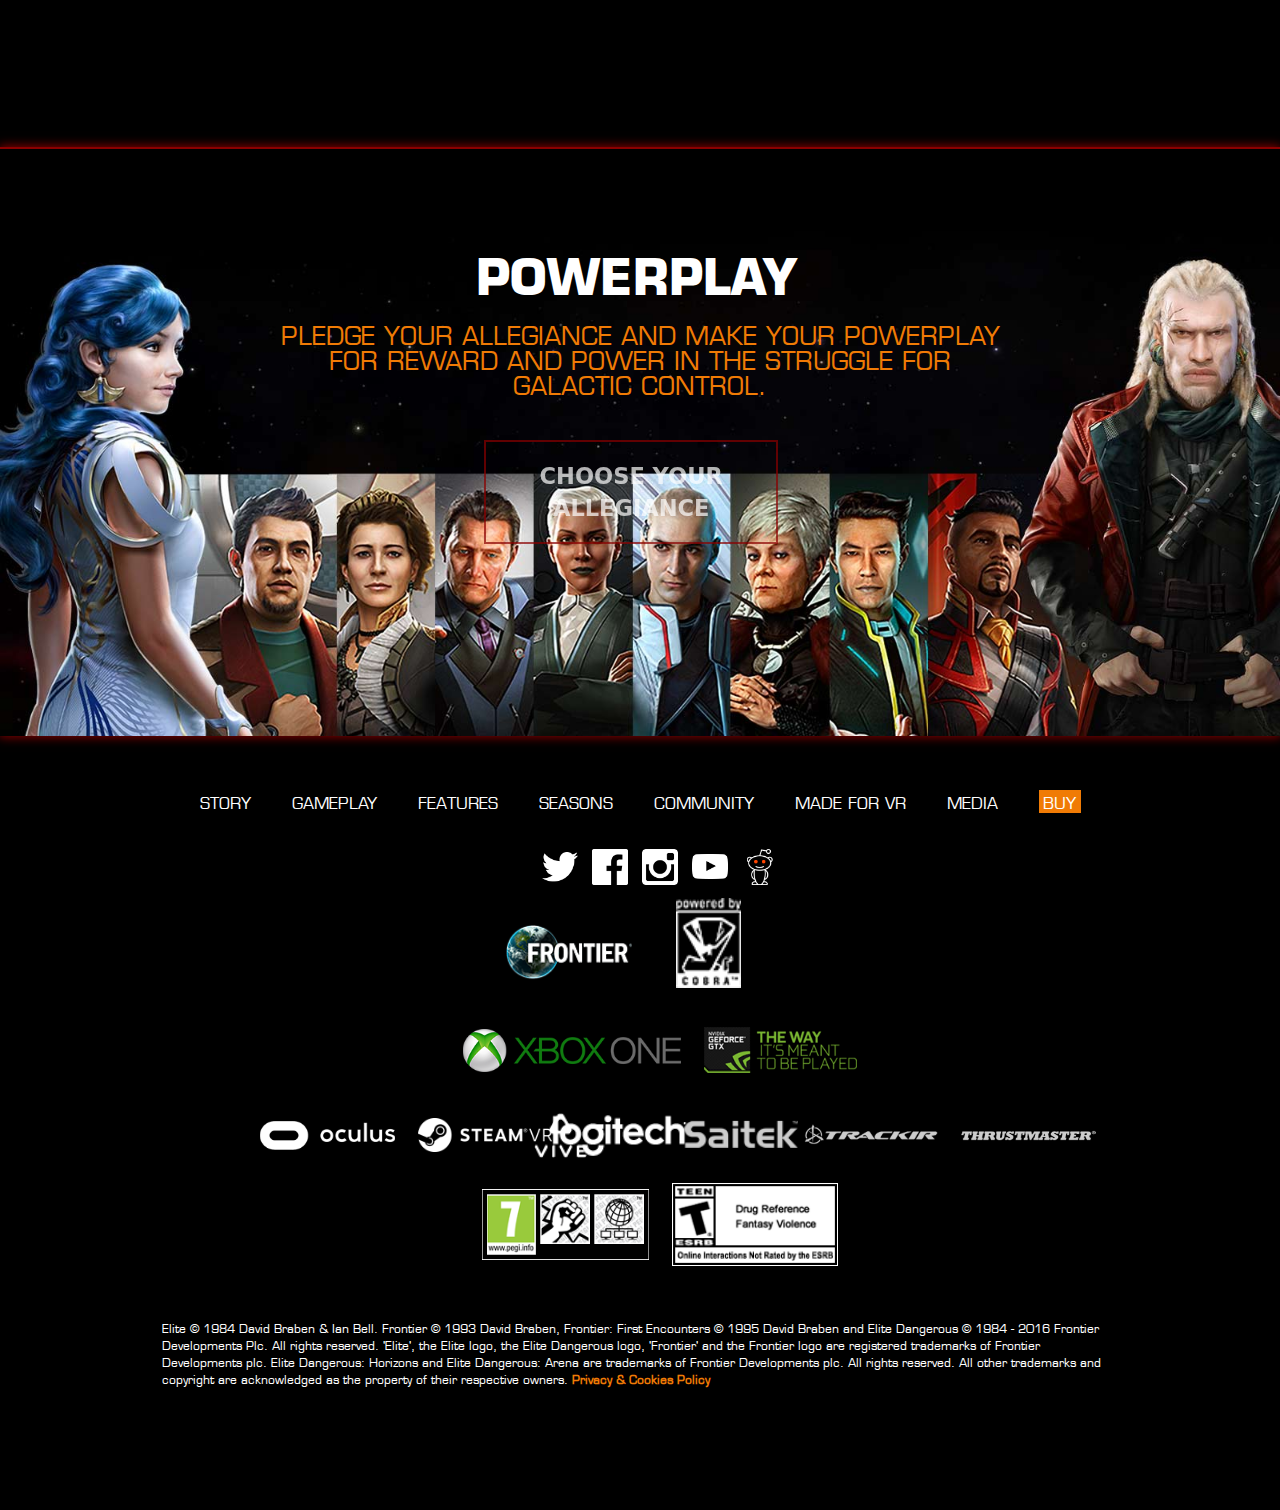
==== commit 8b3fca02: "dot margin with button ok" ====
--- a/web/parties/gameplay.html
+++ b/web/parties/gameplay.html
@@ -37,8 +37,8 @@
 				<h1>Play your way</h1>
 				<h2 class="texth2">400 Billion Star Systems. 
 					Infinite Freedom. Blaze Your Own Trail.</h2>
-				<button class="animbtn" type="button">More about the galaxy</button>
-				<button class="buybutton animbtn btngplay" type="button">buy elite dangerous now</button>
+				<button class="headbtn animbtn" type="button">More about the galaxy</button>
+				<button class="headbtn buybutton animbtn btngplay" type="button">buy elite dangerous now</button>
 			</div>
 		</header>
 
@@ -50,7 +50,7 @@
 					the galaxy between giant starport trading hubs, where you can buy new ships, trade, take on missions and upgrade your
 					spacecraft.
 				</p>
-				<p class="parag">As you play, your own actions, experience and story influence a unique connected gaming experience and evolving narrative.
+				<p class="parag dot">As you play, your own actions, experience and story influence a unique connected gaming experience and evolving narrative.
 					Governments fall, battles are lost and won, and humanity's frontier is reshaped, all by the actions of you and your
 					fellow players.</p>
 			</div>
@@ -63,7 +63,7 @@
 					<div class="small smallimg1"></div>
 				</div>
 				<h2>Trading</h2>
-				<p class="parag">Plague-ridden worlds demand medicine, armies demand arms, shoppers need consumer goods. Meet the galaxy’s needs with
+				<p class="parag dot">Plague-ridden worlds demand medicine, armies demand arms, shoppers need consumer goods. Meet the galaxy’s needs with
 					trade, piracy or smuggling.</p>
 			</div>
 			<div class="col-md-4">
@@ -71,7 +71,7 @@
 					<div class="small smallimg2"></div>
 				</div>
 				<h2>Combat</h2>
-				<p class="parag">Help rebels overthrow an oppressive regime, put down a rebellion, or just hunt other Commanders. Your combat skills will
+				<p class="parag dot">Help rebels overthrow an oppressive regime, put down a rebellion, or just hunt other Commanders. Your combat skills will
 					keep you safe in a cutthroat galaxy.</p>
 			</div>
 			<div class="col-md-4">
@@ -79,7 +79,7 @@
 					<div class="small smallimg3"></div>
 				</div>
 				<h2>Explore</h2>
-				<p class="parag">With 400 billion star systems to explore, there’s always something new to see. Charting the unknown will earn recognition,
+				<p class="parag dot">With 400 billion star systems to explore, there’s always something new to see. Charting the unknown will earn recognition,
 					credits and see your name on the galaxy map forever.</p>
 			</div>
 		</section>
@@ -88,7 +88,7 @@
 		<section class="sectall sect3gplay">
 			<div class="col-md-6 div2">
 				<h1>Shipyard</h1>
-				<p class="parag">Build a fleet of ships and customize every component as you hunt, explore, fight, mine, smuggle and trade. Your ship
+				<p class="parag dot">Build a fleet of ships and customize every component as you hunt, explore, fight, mine, smuggle and trade. Your ship
 					and your skills are all that stand between you and the cutthroat galaxy.</p>
 				<button class="animbtn" type="button">Explore the shipyard</button>
 			</div>
@@ -98,7 +98,7 @@
 		<section class="sect4gplay">
 			<div class="col-md-6 col-md-push-6 div4gplay">
 				<h1 class="fed">The pilots federation</h1>
-				<p class="parag p-right">As a member of The Pilots Federation, your piloting skills and strategies are rewarded with credits and progression towards
+				<p class="parag p-right dot">As a member of The Pilots Federation, your piloting skills and strategies are rewarded with credits and progression towards
 					the ranks of the galaxy’s iconic Elite.</p>
 				<button class="animbtn" type="button">Learn more</button>
 			</div>
@@ -107,7 +107,7 @@
 		<section class="sectall sect5gplay">
 			<div class="col-md-6 div2">
 				<h1>Fly alone, or with friends</h1>
-				<p class="parag">Experience unpredictable encounters with players from around the world in Elite Dangerous' vast massively multiplayer
+				<p class="parag dot">Experience unpredictable encounters with players from around the world in Elite Dangerous' vast massively multiplayer
 					space. Fly alone or with friends in a connected galaxy where every pilot you face could become a trusted ally or your
 					deadliest enemy.</p>
 				<button class="animbtn" type="button">Learn more</button>
@@ -120,7 +120,7 @@
 				<h1>Community</h1>
 				<p class="parag">Take part in <a href="#" class="Mentionlegal">weekly Community goals</a>, where players work en masse towards (or against) a specific objective to reshape
 					the galaxy. Create or join one of the galaxy’s thriving community groups and discover new ways to play.</p>
-				<p class="parag">Race, haul cargo, help pilots in need, witness sights nobody has ever seen, unlock the secrets of the galaxy – together.</p>
+				<p class="parag dot">Race, haul cargo, help pilots in need, witness sights nobody has ever seen, unlock the secrets of the galaxy – together.</p>
 				<button class="animbtn" type="button">Explore the community</button>
 			</div>
 		</section>
@@ -132,7 +132,7 @@
 				<h2>Compete in Free For All, Team Deathmatch or CTF in the Close Quarter Combat (CQC) Championship.</h2>
 				<p class="parag cqc">Arenas around the galaxy run by the shadowy 'CQC Holdings' host the ultimate 34th century gladiatorial contest between
 					Elite Dangerous pilots.</p>
-				<p class="parag cqc">CQC thrusts players into intense PVP action in custom-built arenas set within the Elite Dangerous galaxy. Equip a unique
+				<p class="parag cqc dot">CQC thrusts players into intense PVP action in custom-built arenas set within the Elite Dangerous galaxy. Equip a unique
 					loadout on your craft and earn XP to unlock new weapons, modules and abilities.</p>
 				<button class="animbtn" type="button">Find out more</button>
 			</div>
--- a/web/scss/style.css
+++ b/web/scss/style.css
@@ -38,15 +38,16 @@
   font-weight: normal; }
 
 button {
-  border: 2px solid darkred;
-  background-color: transparent;
+  width: 23vw;
   opacity: 0.7;
+  padding: 2vh 4vh;
+  font-size: 2.5vh;
+  text-align: center;
+  margin: 3vh 0 0 -2vh;
   text-transform: uppercase;
   font-family: "DejaVu Sans";
-  text-align: center;
-  width: 23vw;
-  padding: 2vh 4vh;
-  font-size: 2.5vh; }
+  border: 2px solid darkred;
+  background-color: transparent; }
 
 header, section, footer {
   font-weight: bold;
@@ -65,14 +66,15 @@
   margin-bottom: 3vh;
   line-height: 1.8; }
 
-/*.parag:after {
-    content: "";
-    width: 1.5vh;
-    height: 1.5vh;
-    background-color: darkred;
-    display: inline-block;
-    margin: -5.8vh;;
-}*/
+.dot:after, .dot1:after {
+  content: "";
+  width: 1.5vh;
+  height: 1.5vh;
+  background-color: darkred;
+  /*display: inline-block;*/
+  margin: 6vh 0 0;
+  float: left; }
+
 .p-right {
   padding-right: 6vw; }
 
@@ -119,6 +121,9 @@
   background-color: #f07b05; }
 
 /* end anim button */
+.headbtn {
+  margin: 1vh; }
+
 .navlogo {
   margin: 1vh 15vh; }
 
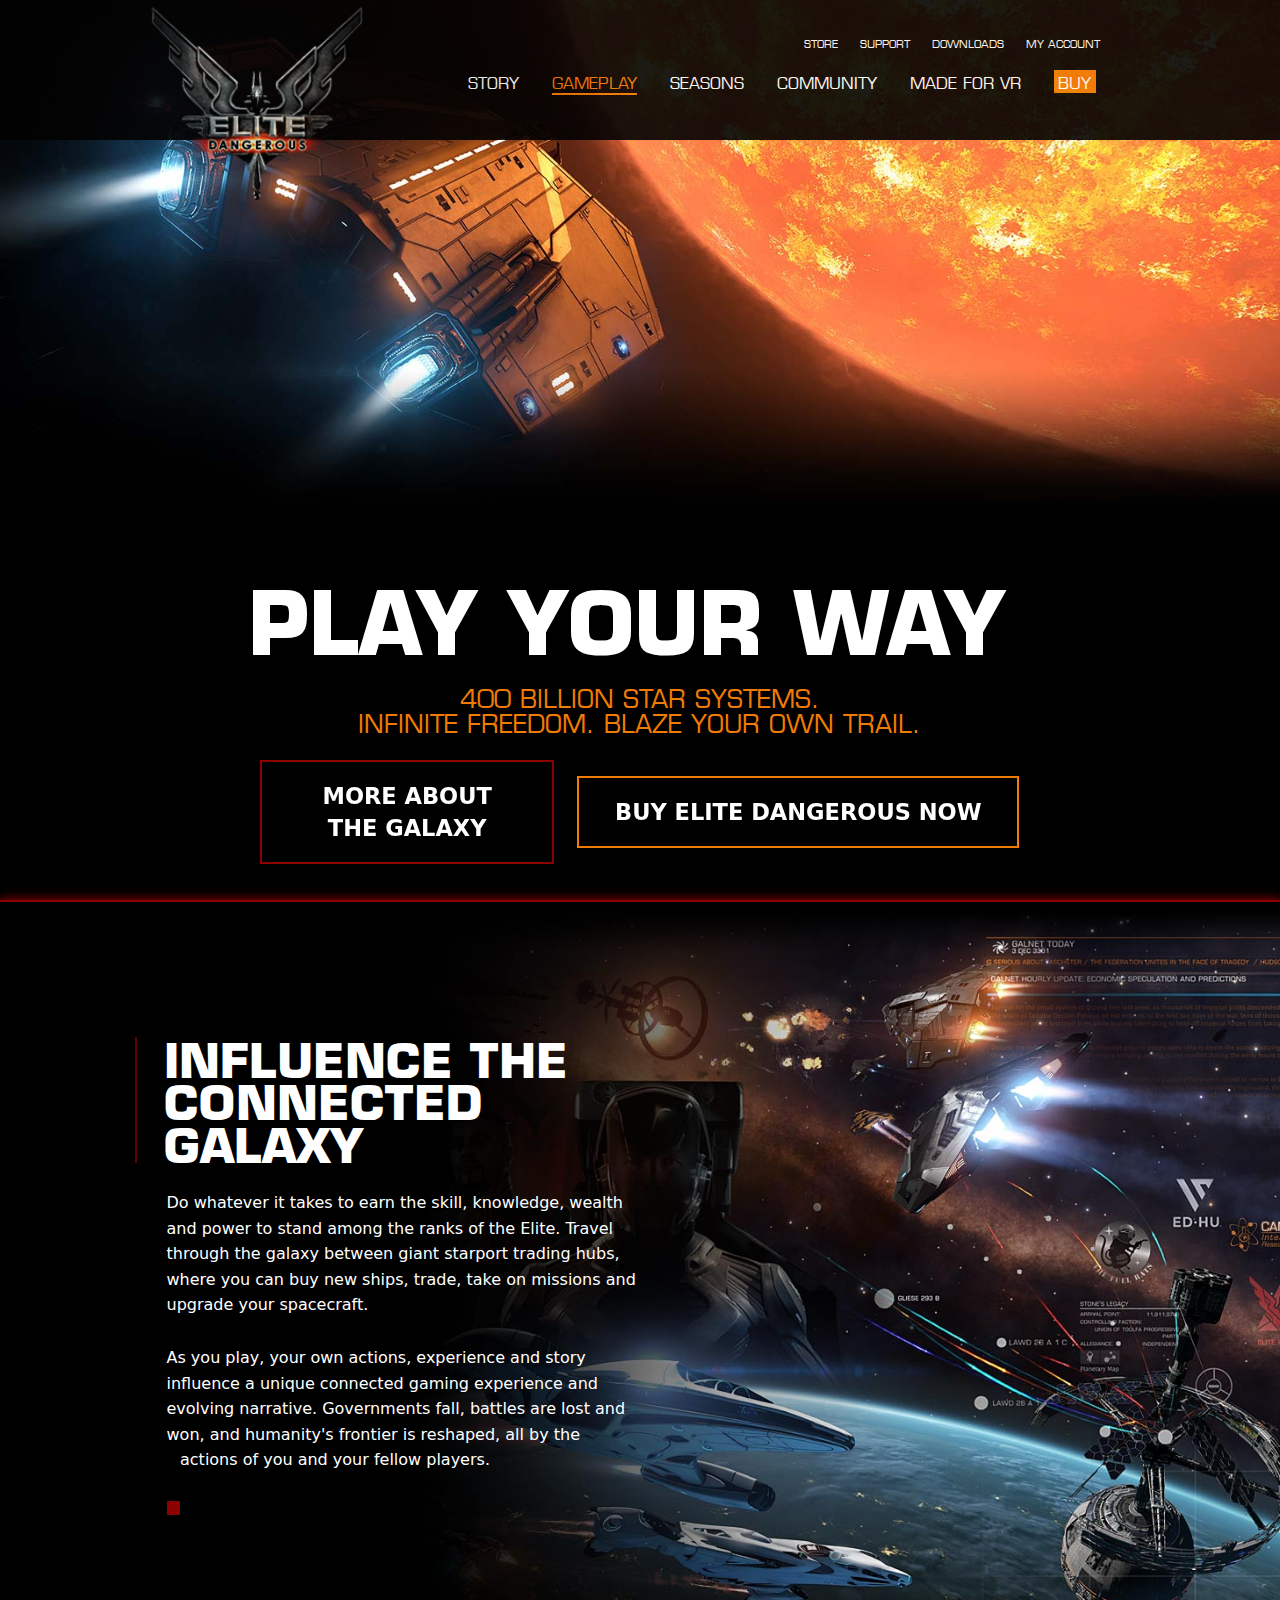
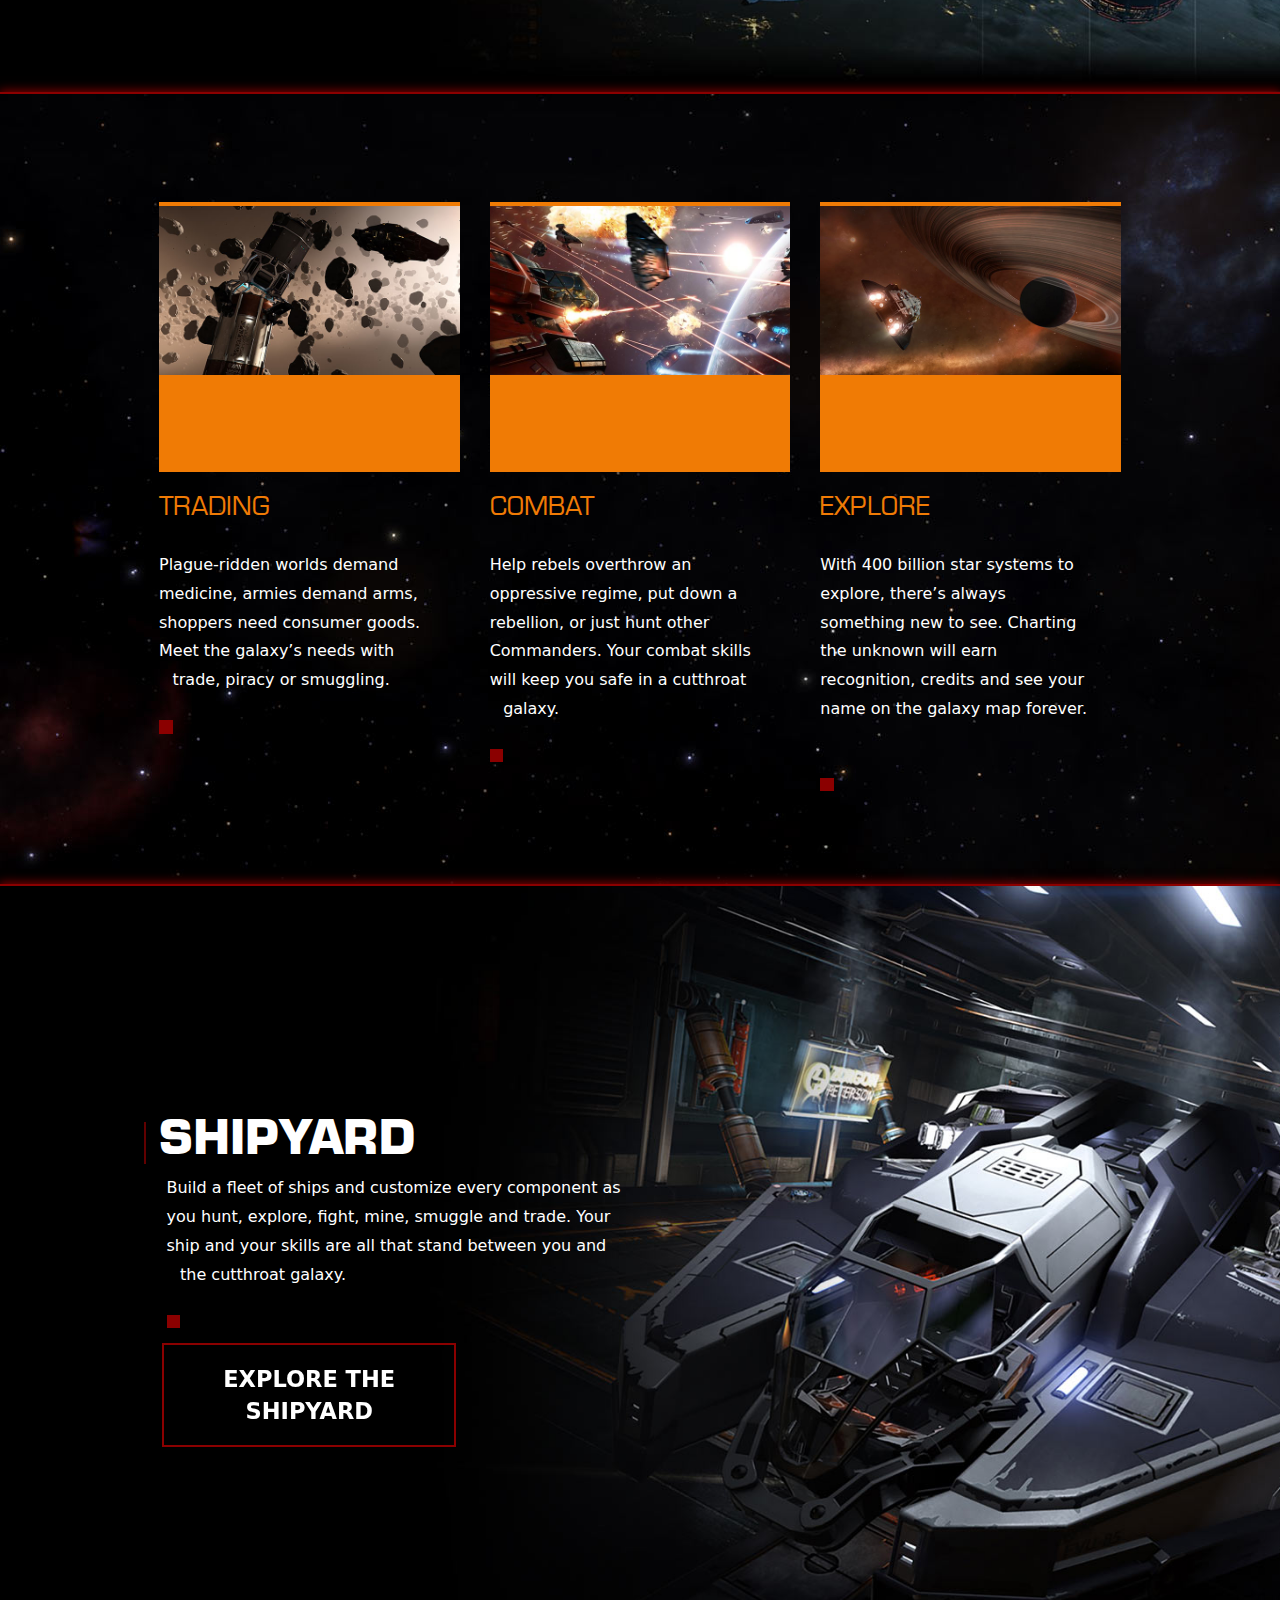
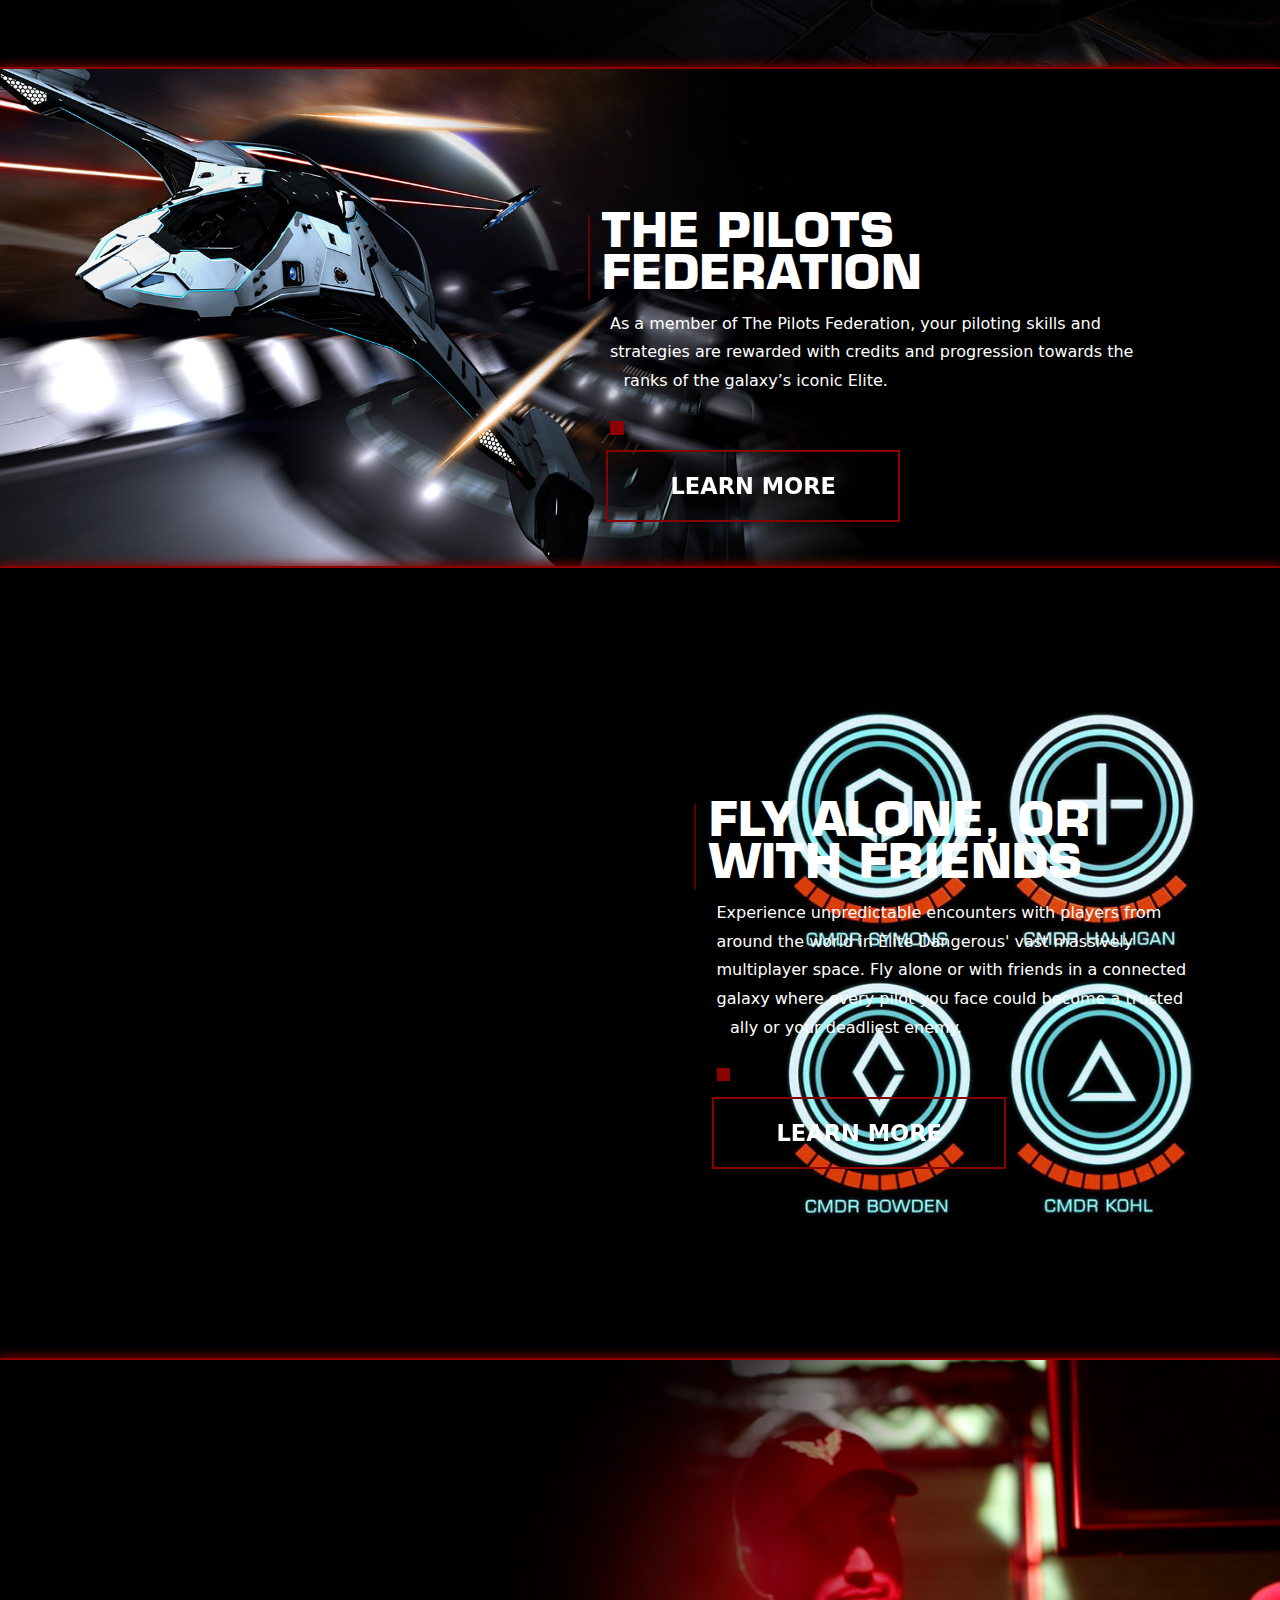
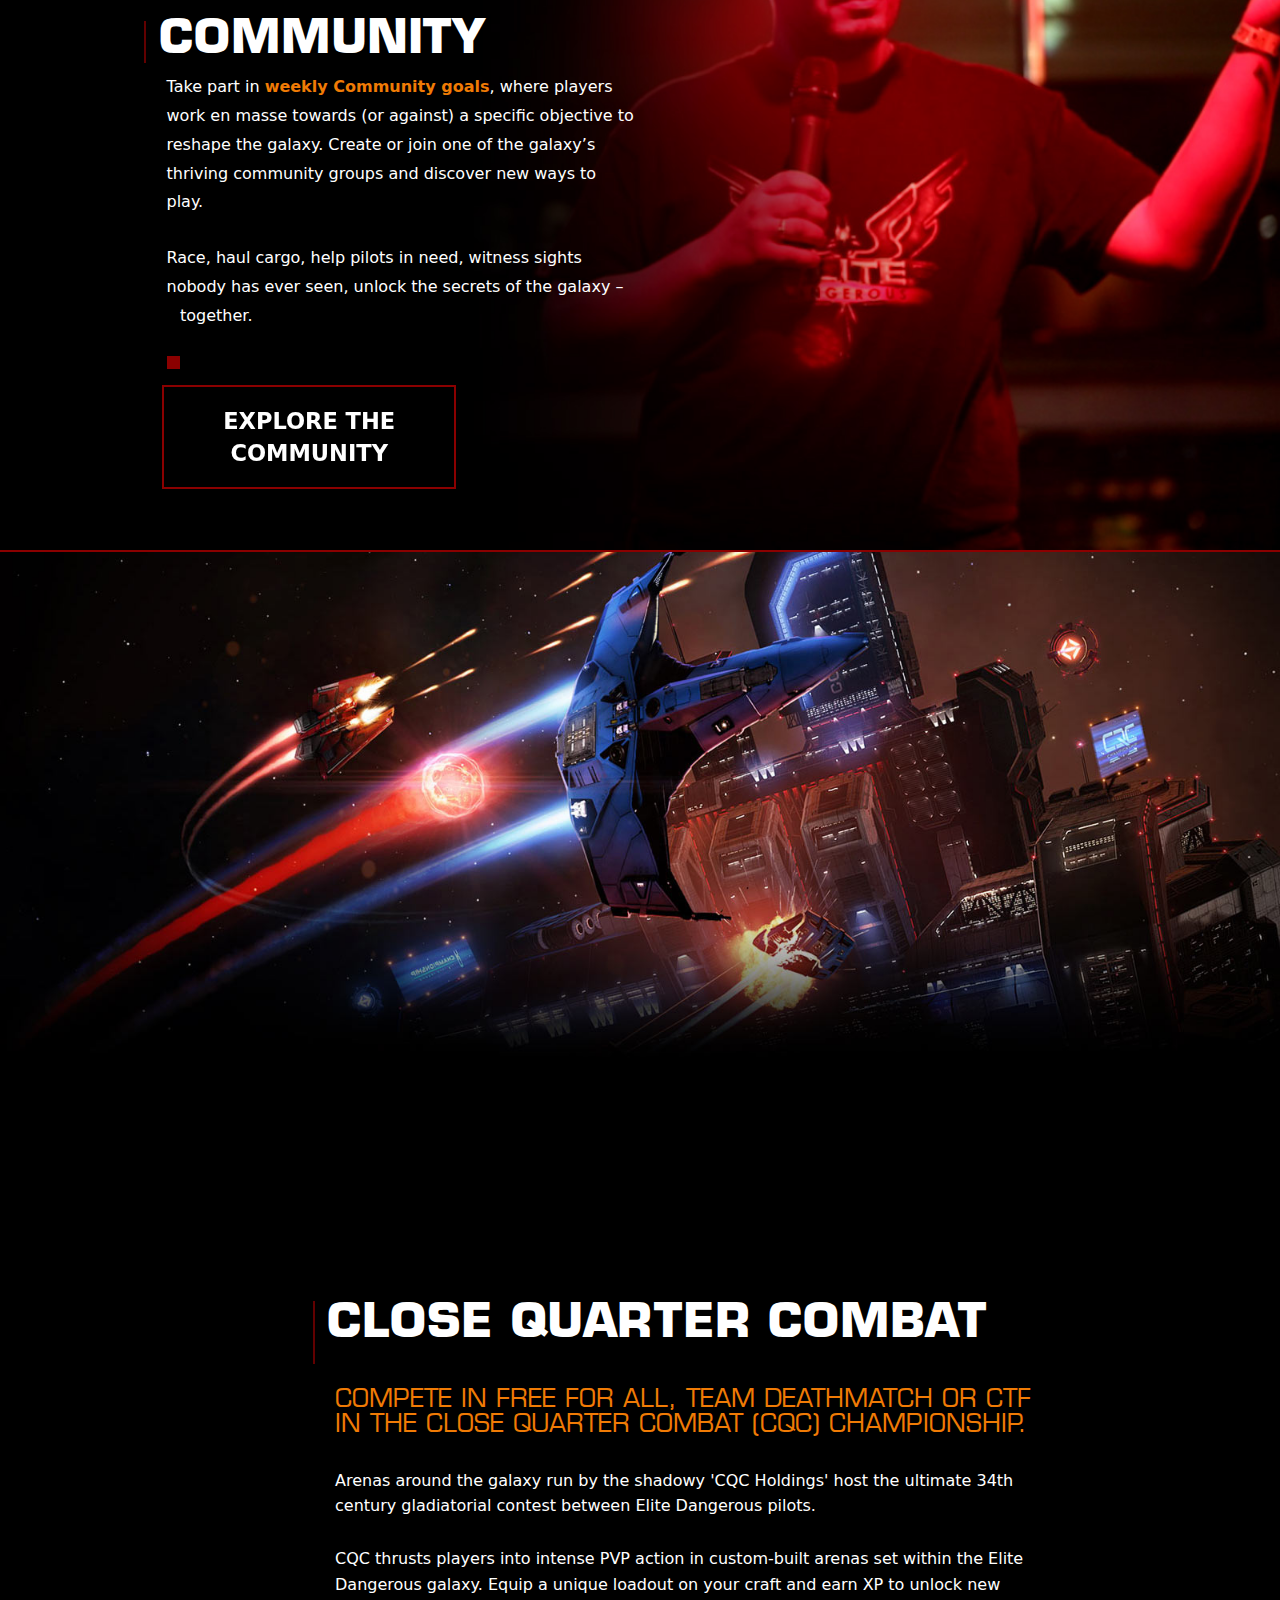
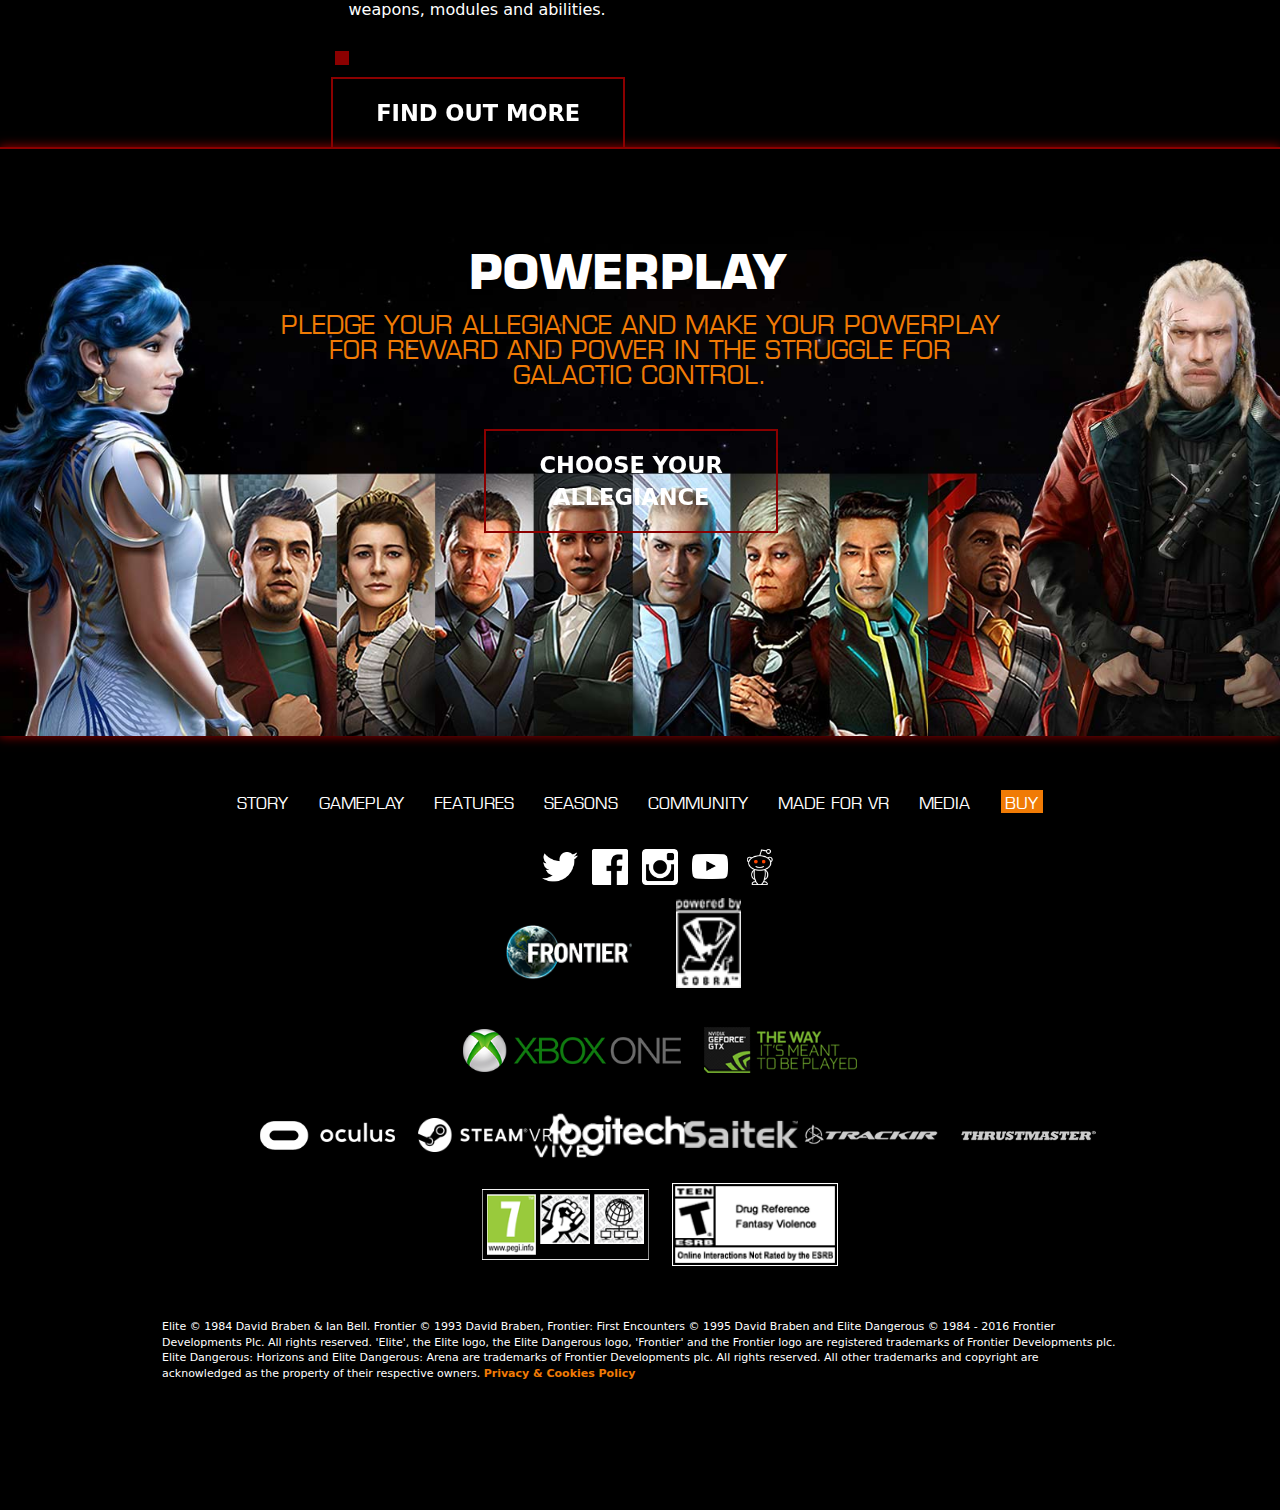
==== commit 6f7f4117: "maj details in page gameplay" ====
--- a/web/parties/gameplay.html
+++ b/web/parties/gameplay.html
@@ -44,13 +44,13 @@
 
 		<!-- section 1 -->
 		<section class="sectall sect1gplay">
-			<div class="col-md-6 div2">
+			<div class="col-md-6 divgplay">
 				<h1>Influence the connected galaxy</h1>
-				<p class="parag">Do whatever it takes to earn the skill, knowledge, wealth and power to stand among the ranks of the Elite. Travel through
+				<p class="parag pargplay">Do whatever it takes to earn the skill, knowledge, wealth and power to stand among the ranks of the Elite. Travel through
 					the galaxy between giant starport trading hubs, where you can buy new ships, trade, take on missions and upgrade your
 					spacecraft.
 				</p>
-				<p class="parag dot">As you play, your own actions, experience and story influence a unique connected gaming experience and evolving narrative.
+				<p class="parag pargplay dot">As you play, your own actions, experience and story influence a unique connected gaming experience and evolving narrative.
 					Governments fall, battles are lost and won, and humanity's frontier is reshaped, all by the actions of you and your
 					fellow players.</p>
 			</div>
@@ -58,7 +58,7 @@
 
 		<!-- section 2 -->
 		<section class="sectall sect2gplay marg">
-			<div class="col-md-4 ">
+			<div class="col-md-4">
 				<div class="box">
 					<div class="small smallimg1"></div>
 				</div>
--- a/web/scss/style.css
+++ b/web/scss/style.css
@@ -21,17 +21,20 @@
 
 h1 {
   font-family: Eurostile LT Std-Bold, sans-serif;
-  font-size: 48px;
+  font-size: 47px;
   font-weight: bold;
   text-transform: uppercase;
-  border-left: 2px solid darkred;
+  border-left: 2px solid rgba(139, 0, 0, 0.7);
   padding: 0vh 0 0 1vw;
-  margin-left: -2.5vh; }
+  margin-left: -2.5vh;
+  margin-right: 2vh;
+  line-height: 0.9; }
 
 h2 {
   color: #f07b05;
+  line-height: 1;
   font-size: 25px;
-  line-height: 1;
+  margin: 2vh 1vh 4vh 0vh;
   text-transform: uppercase; }
 
 p {
@@ -39,9 +42,10 @@
 
 button {
   width: 23vw;
-  opacity: 0.7;
+  /*opacity: 0.7;*/
   padding: 2vh 4vh;
   font-size: 2.5vh;
+  font-weight: bold;
   text-align: center;
   margin: 3vh 0 0 -2vh;
   text-transform: uppercase;
@@ -125,11 +129,11 @@
   margin: 1vh; }
 
 .navlogo {
-  margin: 1vh 15vh; }
+  margin: 0.8vh 16.8vh; }
 
 .logo, .logo:hover, .logo:focus {
   background-image: url(../img/logo/logo-elite-dangerous.png);
-  background-size: 100%;
+  background-size: 98%;
   background-repeat: no-repeat;
   padding: 12vh;
   border-bottom: none; }
@@ -138,9 +142,12 @@
   font-size: 11px;
   margin: 3vh 0vh 0vh; }
 
+.navtop li {
+  margin: 0 1vh !important; }
+
 .navright {
   text-transform: uppercase;
-  padding-right: 16vh;
+  padding-right: 19vh;
   font-size: 16px;
   -moz-font-size: 16px;
   height: 15.5vh;
@@ -185,7 +192,7 @@
   border-bottom: none !important; }
 
 header h1 {
-  font-size: 9vh;
+  font-size: 9.5vh;
   border-left: none;
   padding-left: none; }
 
@@ -212,21 +219,23 @@
 
 .buybutton {
   border: 2px solid #f07b05;
-  width: auto; }
+  width: auto;
+  font-weight: bold; }
 
 .sect1 {
   height: 58vh;
   background-image: url(../img/story/bg-hero-sidewinder.jpg); }
 
 .div1 {
-  margin: 23.5vh -1.5vh; }
+  margin: 23.5vh -1.5vh;
+  padding-right: 10vh; }
 
 .sect2 {
   height: 58vh;
   background-image: url(../img/story/bg-hero-cobra_attack.jpg); }
 
 .div2 {
-  margin: 17vh 0vh;
+  margin: 24vh 3.5vh;
   padding: 0vh 1vh 0 15vh; }
 
 .textdiv2 {
@@ -238,7 +247,7 @@
   background-image: url(../img/story/bg-hero-powerplay-right.jpg); }
 
 .div3 {
-  margin: 10vh 0vh;
+  margin: 15.1vh 3.5vh;
   padding: 0vh 1vh 0 15vh; }
 
 .textdiv3 {
@@ -249,10 +258,11 @@
   background-image: url(../img/story/bg-hero-powerplay.jpg); }
 
 .div4 {
-  margin: 8vh 0vh; }
+  margin: 8vh 0vh;
+  padding-right: 14vh; }
 
 .sect5 {
-  height: 30vh;
+  height: 32vh;
   background-image: url(../img/story/bg-hero-stars.jpg); }
 
 .div5 {
@@ -260,11 +270,11 @@
   color: #f07b05; }
 
 .div5 h1 {
-  font-size: 26px;
+  font-size: 35px;
   color: #f07b05;
   font-family: Eurostile-Medium;
   font-weight: normal;
-  line-height: 0.6; }
+  line-height: 0.45; }
 
 footer {
   height: 80vh; }
@@ -275,7 +285,7 @@
   margin: 20vh 10vh 3vh; }
 
 .navcenter li {
-  margin: 0 2vh;
+  margin: 0 1.4vh;
   font-size: 16px;
   font-weight: normal;
   display: inline-block; }
@@ -399,8 +409,9 @@
   background-image: url(../img/logo/partenaires/logo-esrb-teen.png); }
 
 .textlegal {
-  font-size: 12px;
-  padding: 3vh 18vh; }
+  font-size: 11px;
+  padding: 3vh 18vh;
+  font-family: "DejaVu Sans"; }
 
 .Mentionlegal {
   color: #f07b05;
@@ -418,6 +429,18 @@
 
 .sect1gplay {
   background-image: url(../img/gameplay/bg-hero-connected_gameplay-right.jpg); }
+
+.divgplay {
+  margin: 15vh 3.5vh;
+  padding: 0vh 1vh 0 15vh; }
+
+.divgplay h1 {
+  margin: 0 0 3vh -3.5vh;
+  height: 14vh;
+  padding: 1vh 0 0 3vh; }
+
+.pargplay {
+  line-height: 1.6; }
 
 .sect2gplay {
   background-image: url(../img/gameplay/bg-hero-stars.jpg); }
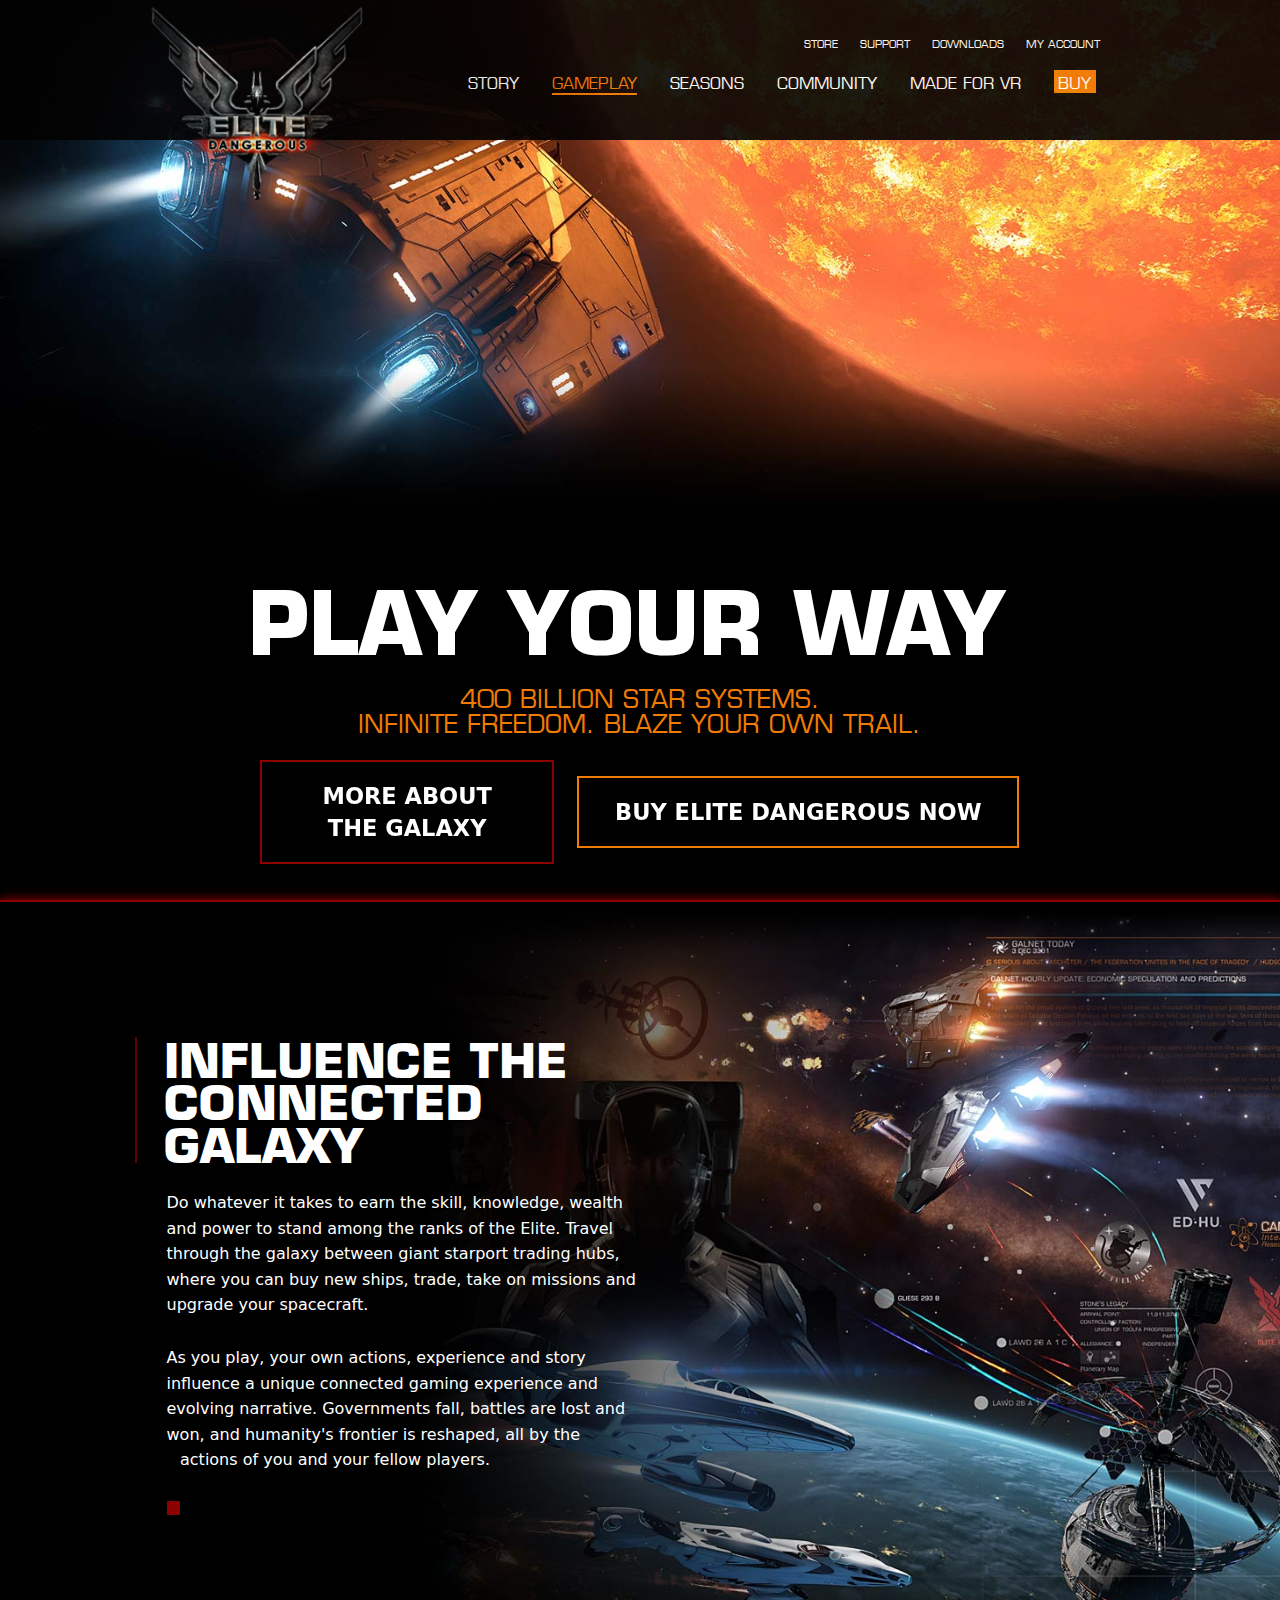
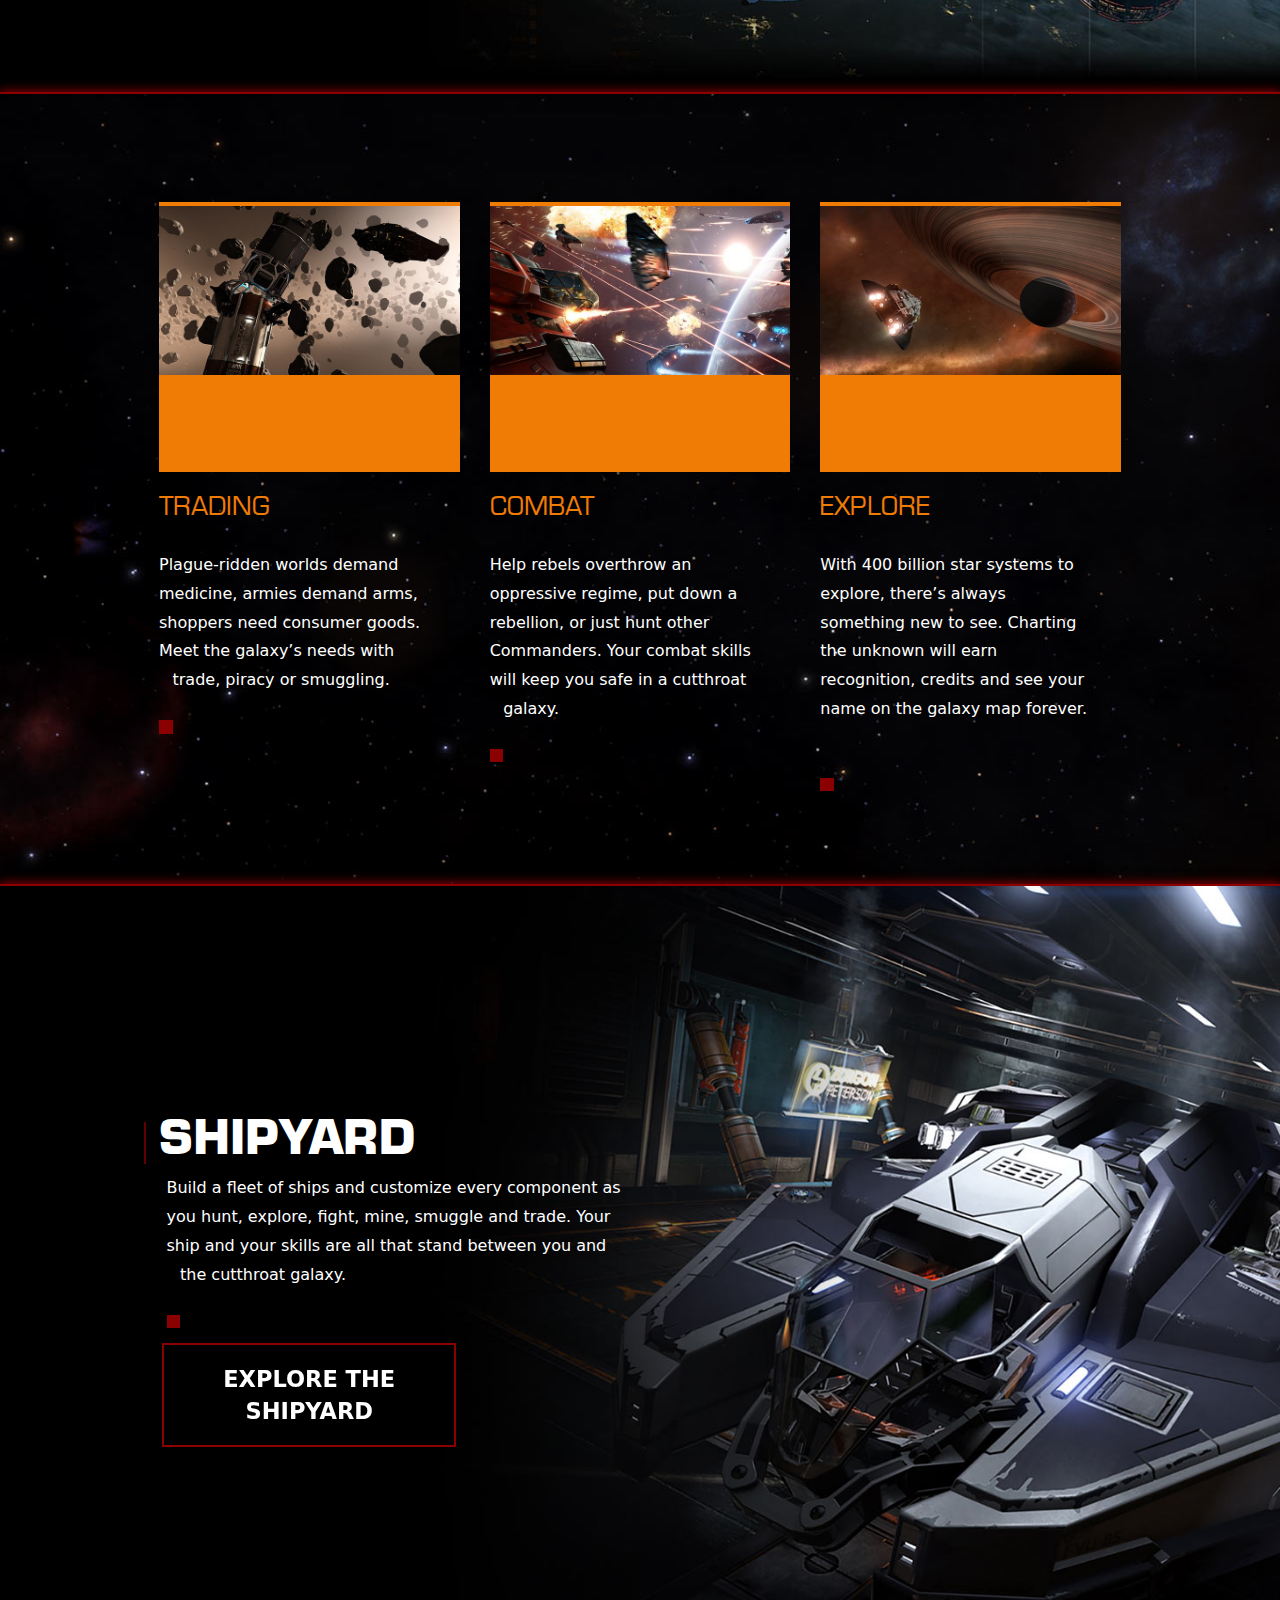
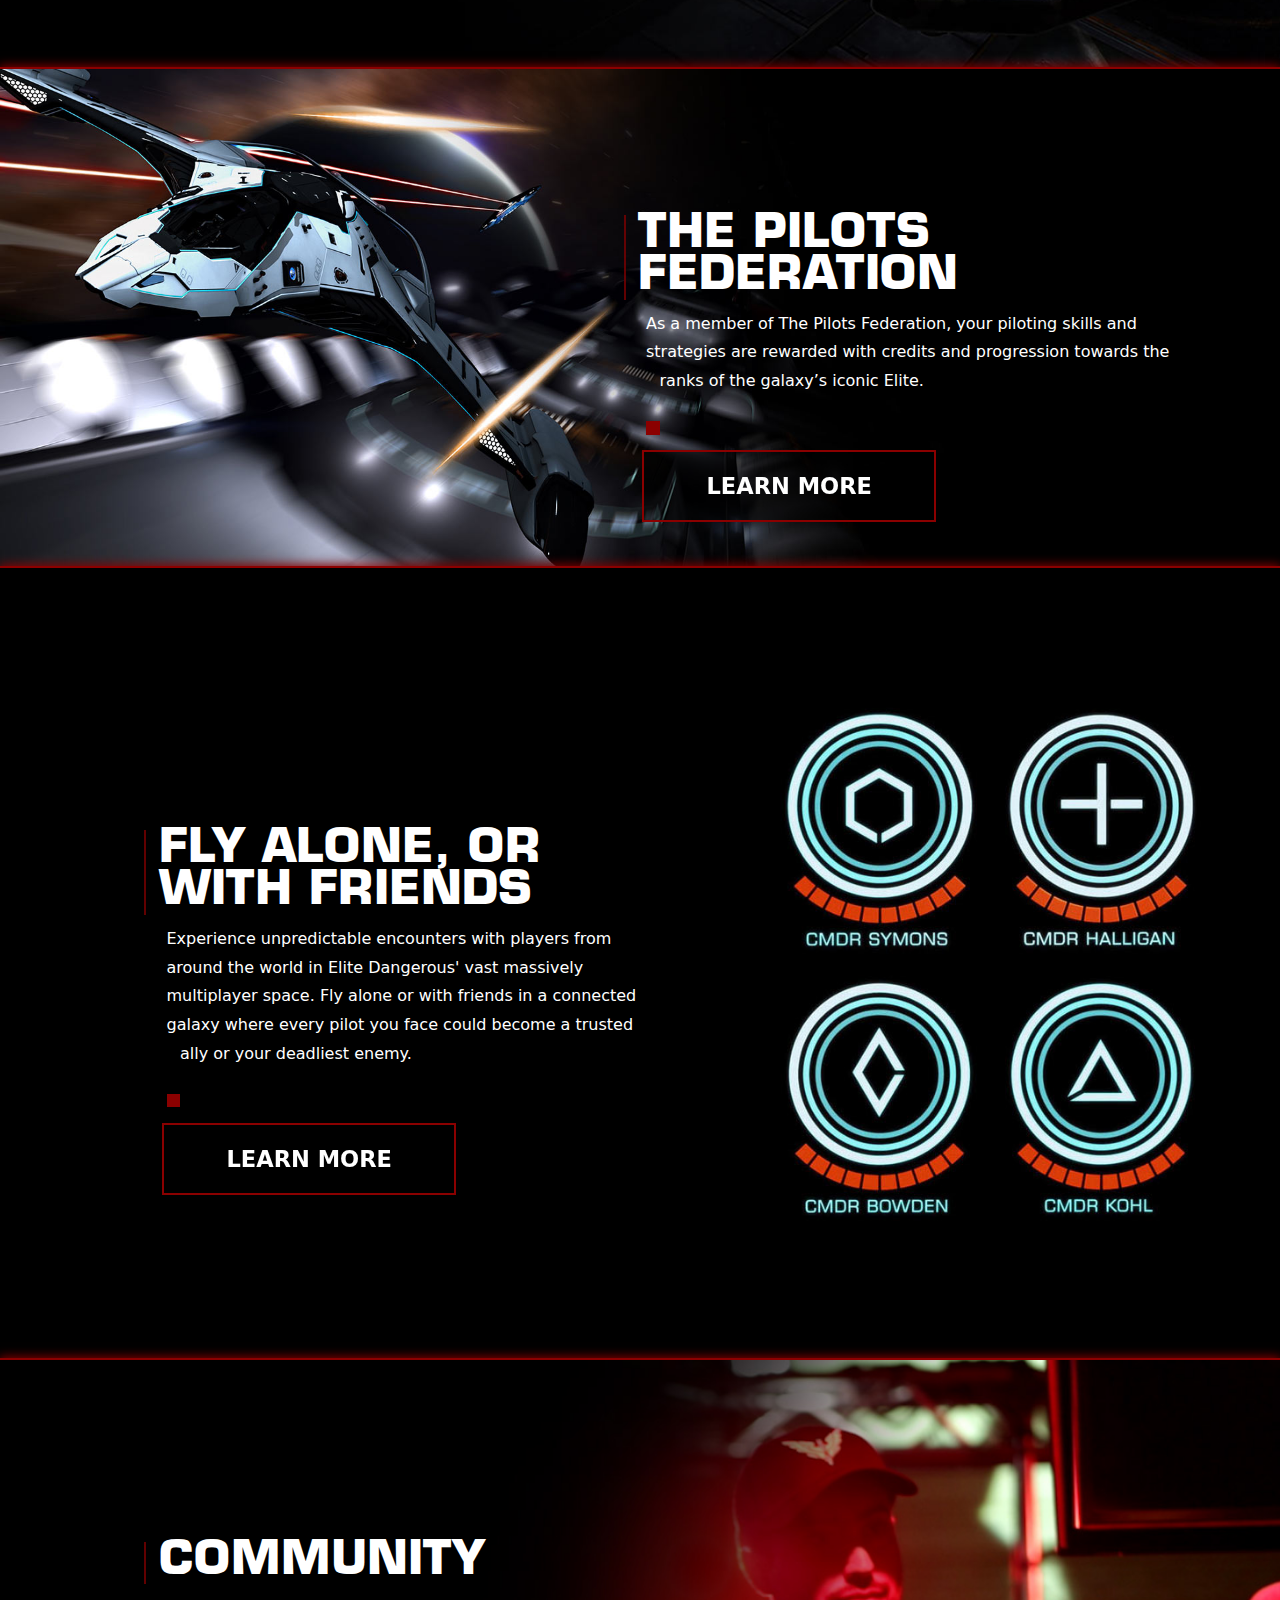
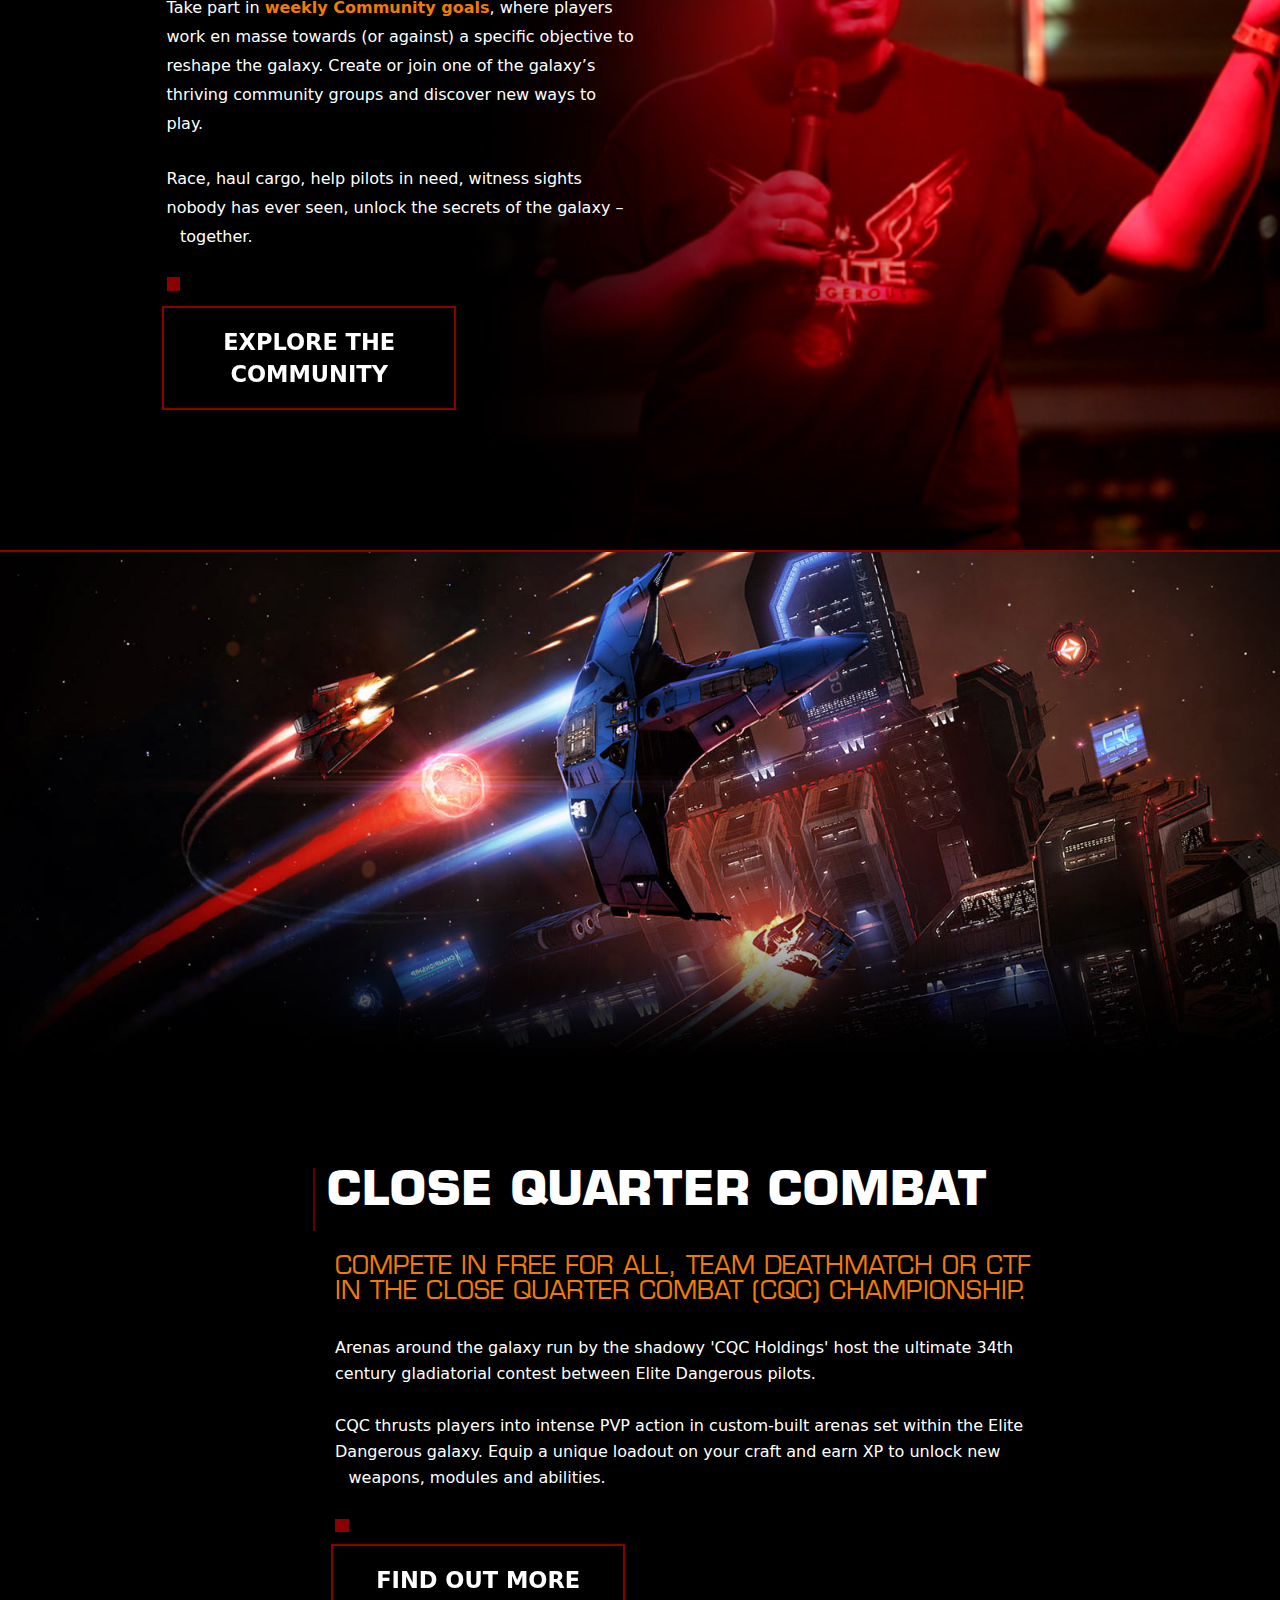
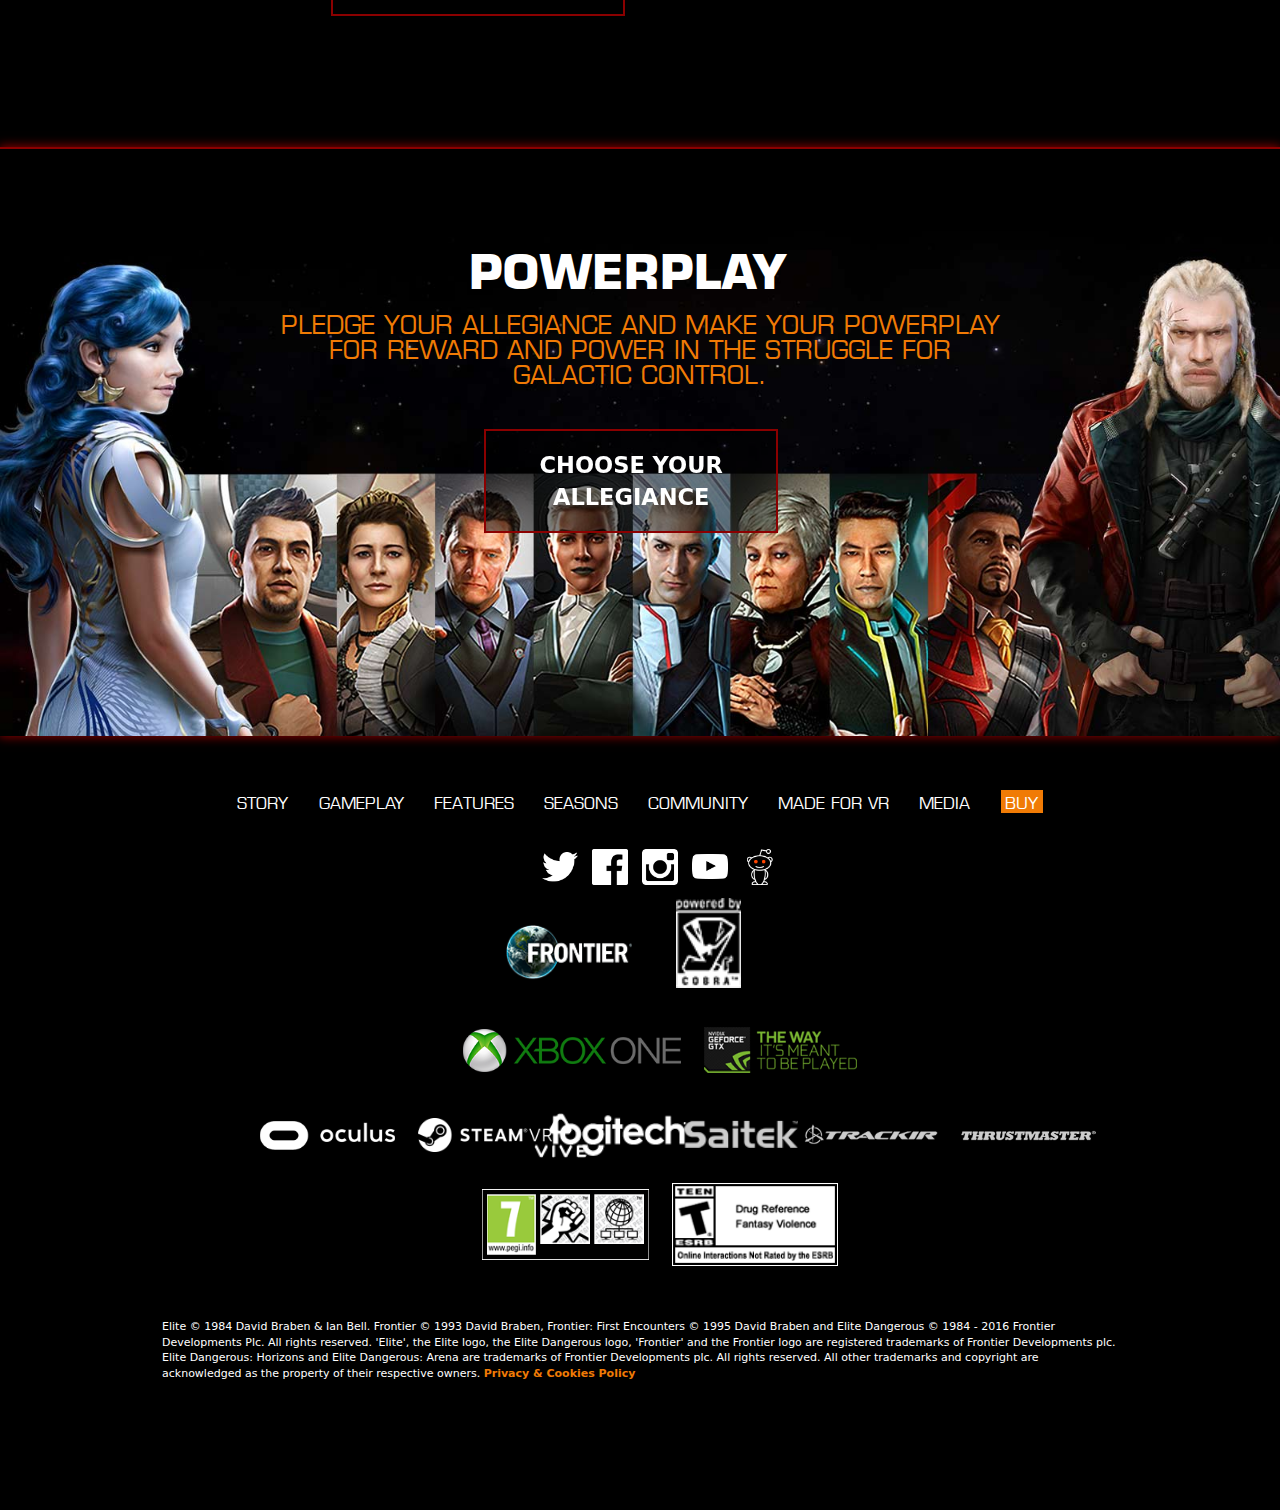
==== commit 4201d0de: "maj again in page gameplay" ====
--- a/web/parties/gameplay.html
+++ b/web/parties/gameplay.html
@@ -105,7 +105,7 @@
 		</section>
 		<!-- section 5 -->
 		<section class="sectall sect5gplay">
-			<div class="col-md-6 div2">
+			<div class="col-md-6 div2 marg5">
 				<h1>Fly alone, or with friends</h1>
 				<p class="parag dot">Experience unpredictable encounters with players from around the world in Elite Dangerous' vast massively multiplayer
 					space. Fly alone or with friends in a connected galaxy where every pilot you face could become a trusted ally or your
@@ -116,7 +116,7 @@
 
 		<!-- section 6 -->
 		<section class="sectall sect6gplay">
-			<div class="col-md-6 div2">
+			<div class="col-md-6 div2 marg5">
 				<h1>Community</h1>
 				<p class="parag">Take part in <a href="#" class="Mentionlegal">weekly Community goals</a>, where players work en masse towards (or against) a specific objective to reshape
 					the galaxy. Create or join one of the galaxy’s thriving community groups and discover new ways to play.</p>
--- a/web/scss/style.css
+++ b/web/scss/style.css
@@ -42,7 +42,6 @@
 
 button {
   width: 23vw;
-  /*opacity: 0.7;*/
   padding: 2vh 4vh;
   font-size: 2.5vh;
   font-weight: bold;
@@ -51,7 +50,7 @@
   text-transform: uppercase;
   font-family: "DejaVu Sans";
   border: 2px solid darkred;
-  background-color: transparent; }
+  background: rgba(0, 0, 0, 0.5); }
 
 header, section, footer {
   font-weight: bold;
@@ -483,7 +482,7 @@
   margin-top: -1vh; }
 
 .div4gplay {
-  margin: 14vh -5vh; }
+  margin: 14vh -1vh; }
 
 .fed {
   padding-right: 4vw;
@@ -491,6 +490,9 @@
 
 .sect5gplay {
   background-image: url(../img/gameplay/bg-hero-wings-right.jpg); }
+
+.marg5 {
+  margin: 18vh 3.5vh; }
 
 .sect6gplay {
   background-image: url(../img/gameplay/bg-hero-community-zac.jpg); }
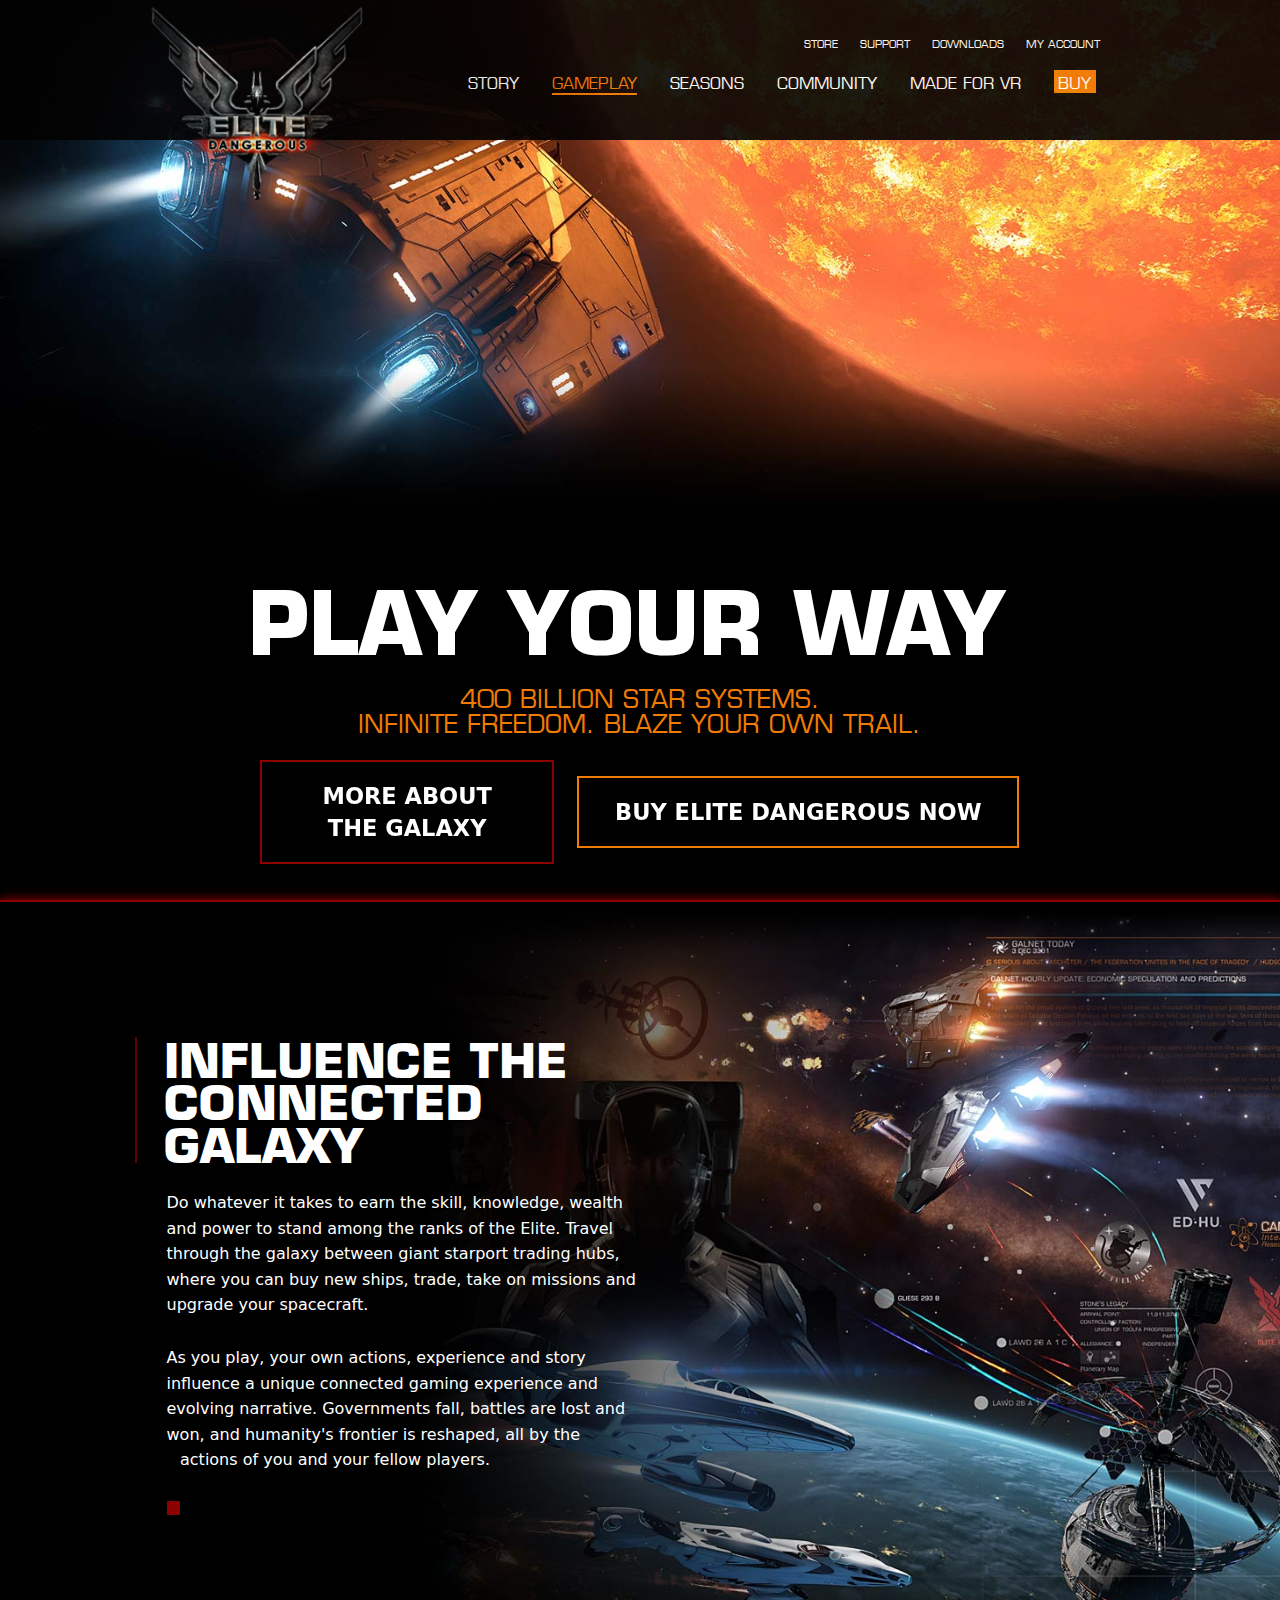
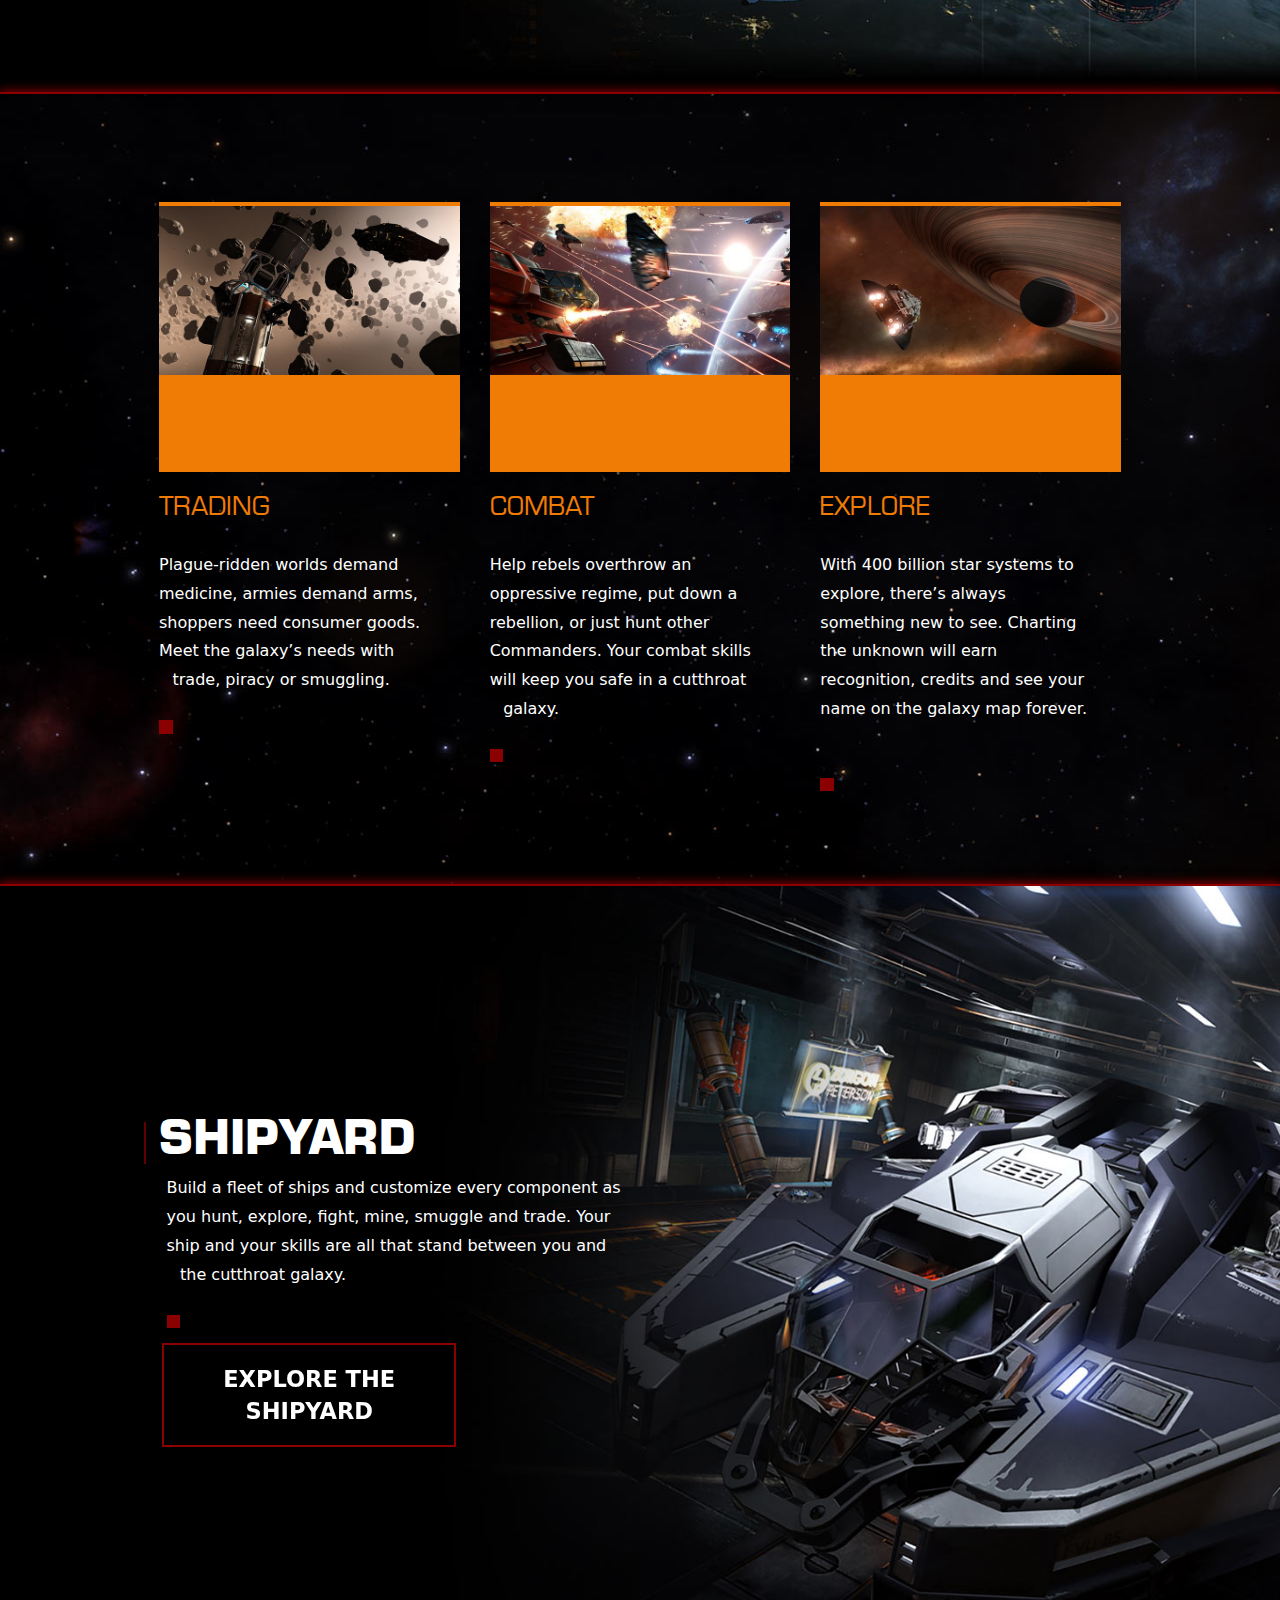
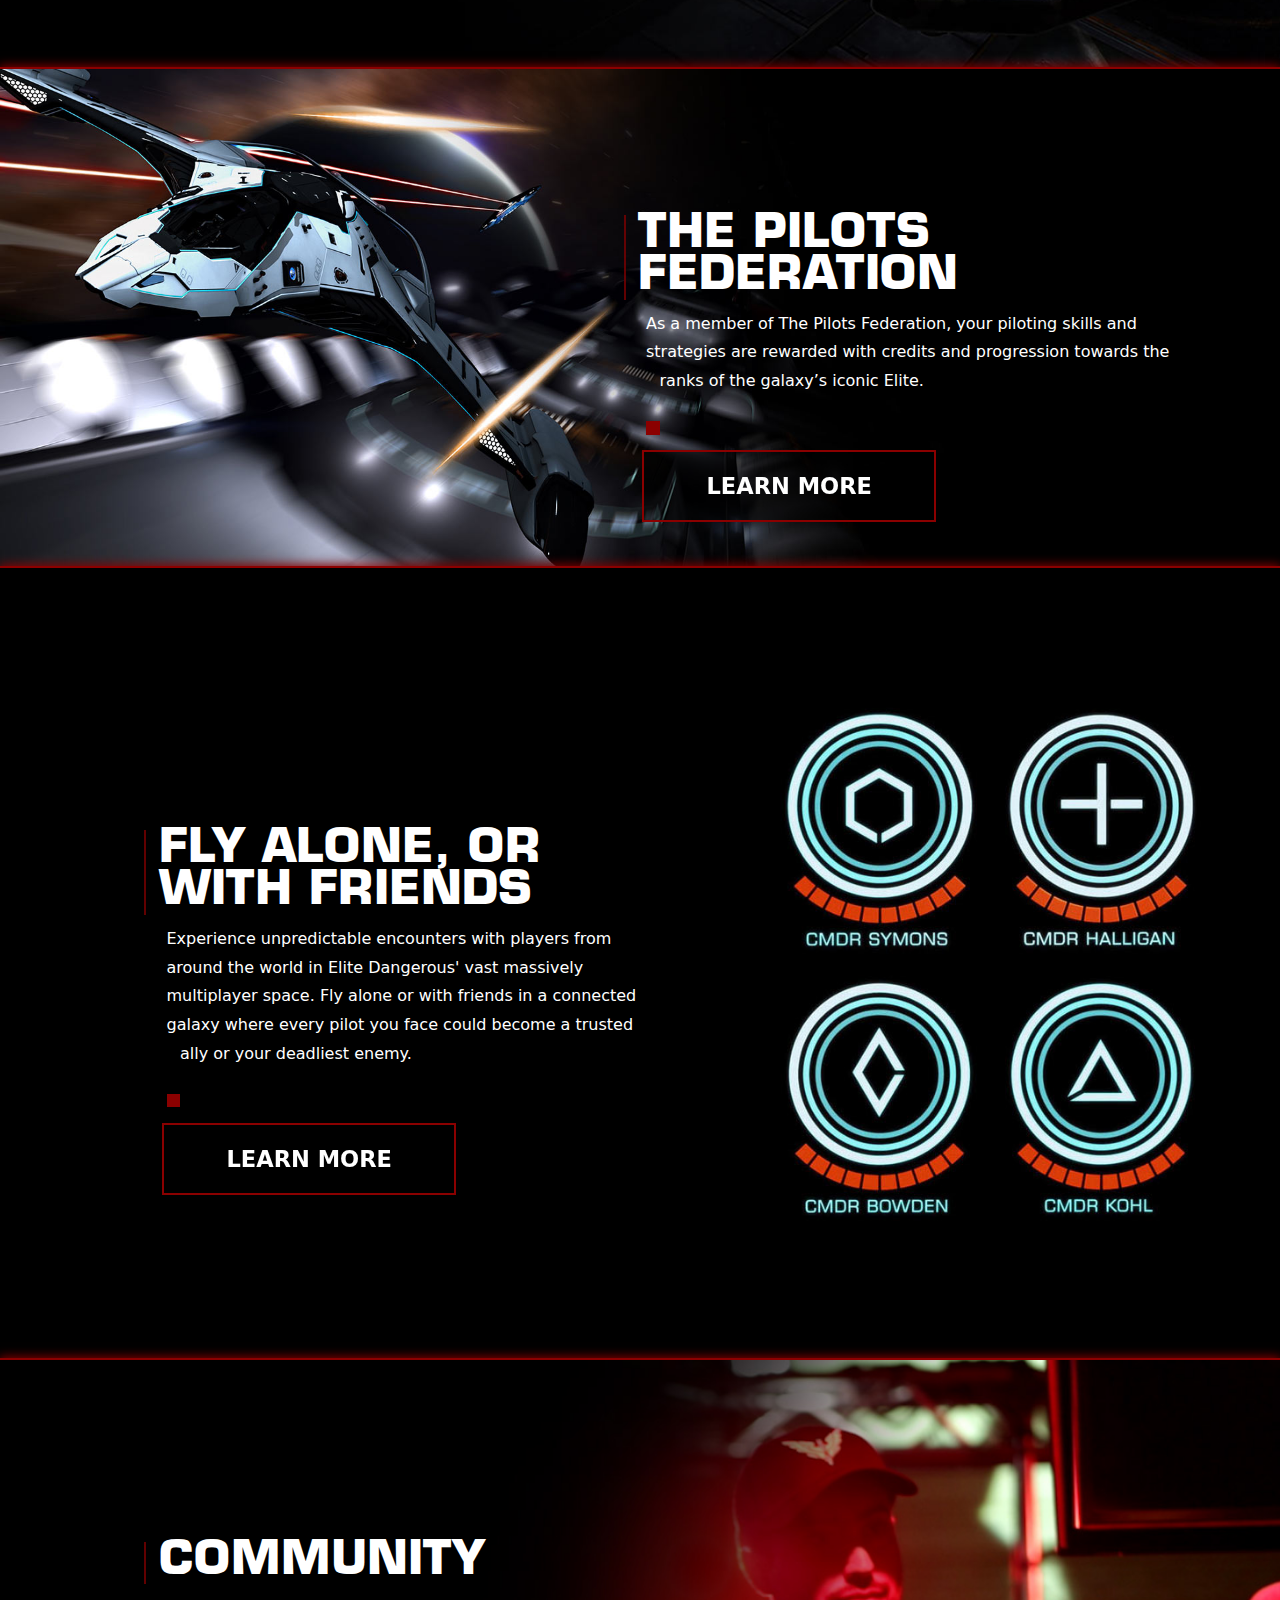
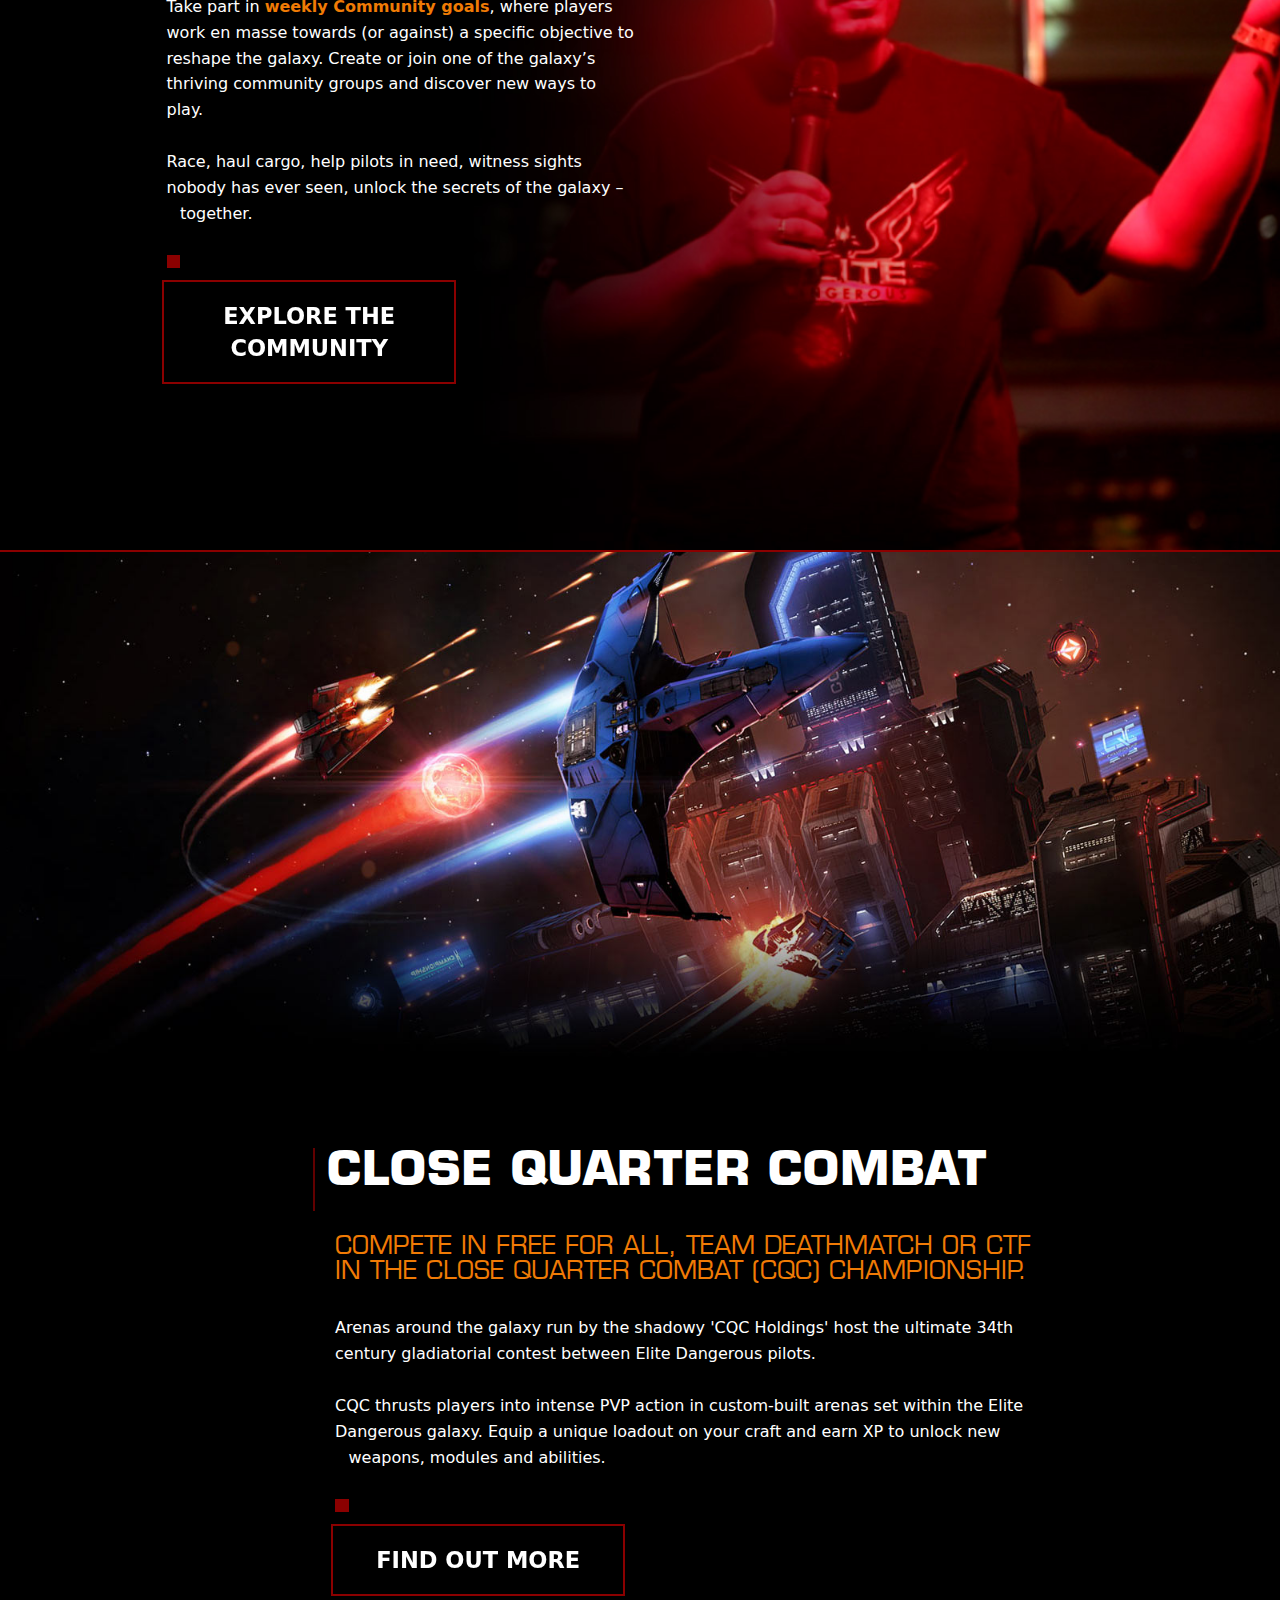
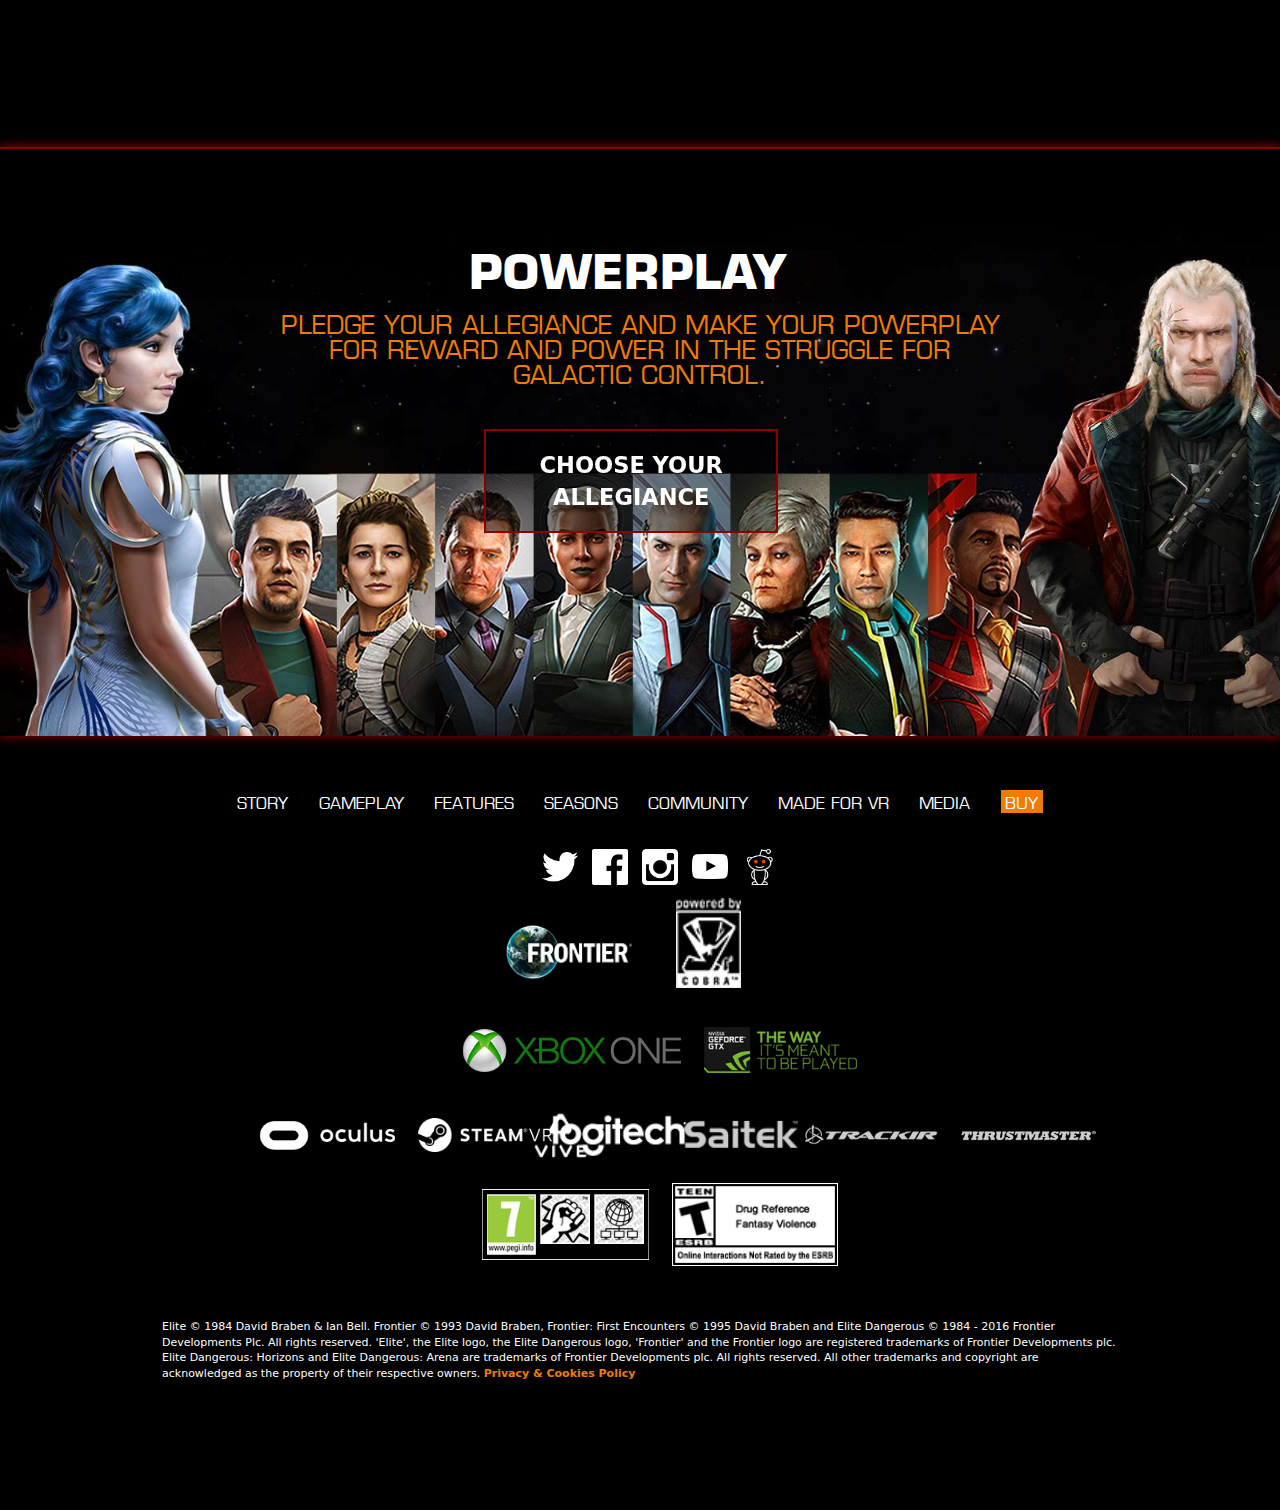
==== commit d3459694: "Final result of page 'Gameplay'" ====
--- a/web/parties/gameplay.html
+++ b/web/parties/gameplay.html
@@ -118,9 +118,9 @@
 		<section class="sectall sect6gplay">
 			<div class="col-md-6 div2 marg5">
 				<h1>Community</h1>
-				<p class="parag">Take part in <a href="#" class="Mentionlegal">weekly Community goals</a>, where players work en masse towards (or against) a specific objective to reshape
+				<p class="parag cqc">Take part in <a href="#" class="Mentionlegal">weekly Community goals</a>, where players work en masse towards (or against) a specific objective to reshape
 					the galaxy. Create or join one of the galaxy’s thriving community groups and discover new ways to play.</p>
-				<p class="parag dot">Race, haul cargo, help pilots in need, witness sights nobody has ever seen, unlock the secrets of the galaxy – together.</p>
+				<p class="parag cqc dot">Race, haul cargo, help pilots in need, witness sights nobody has ever seen, unlock the secrets of the galaxy – together.</p>
 				<button class="animbtn" type="button">Explore the community</button>
 			</div>
 		</section>
